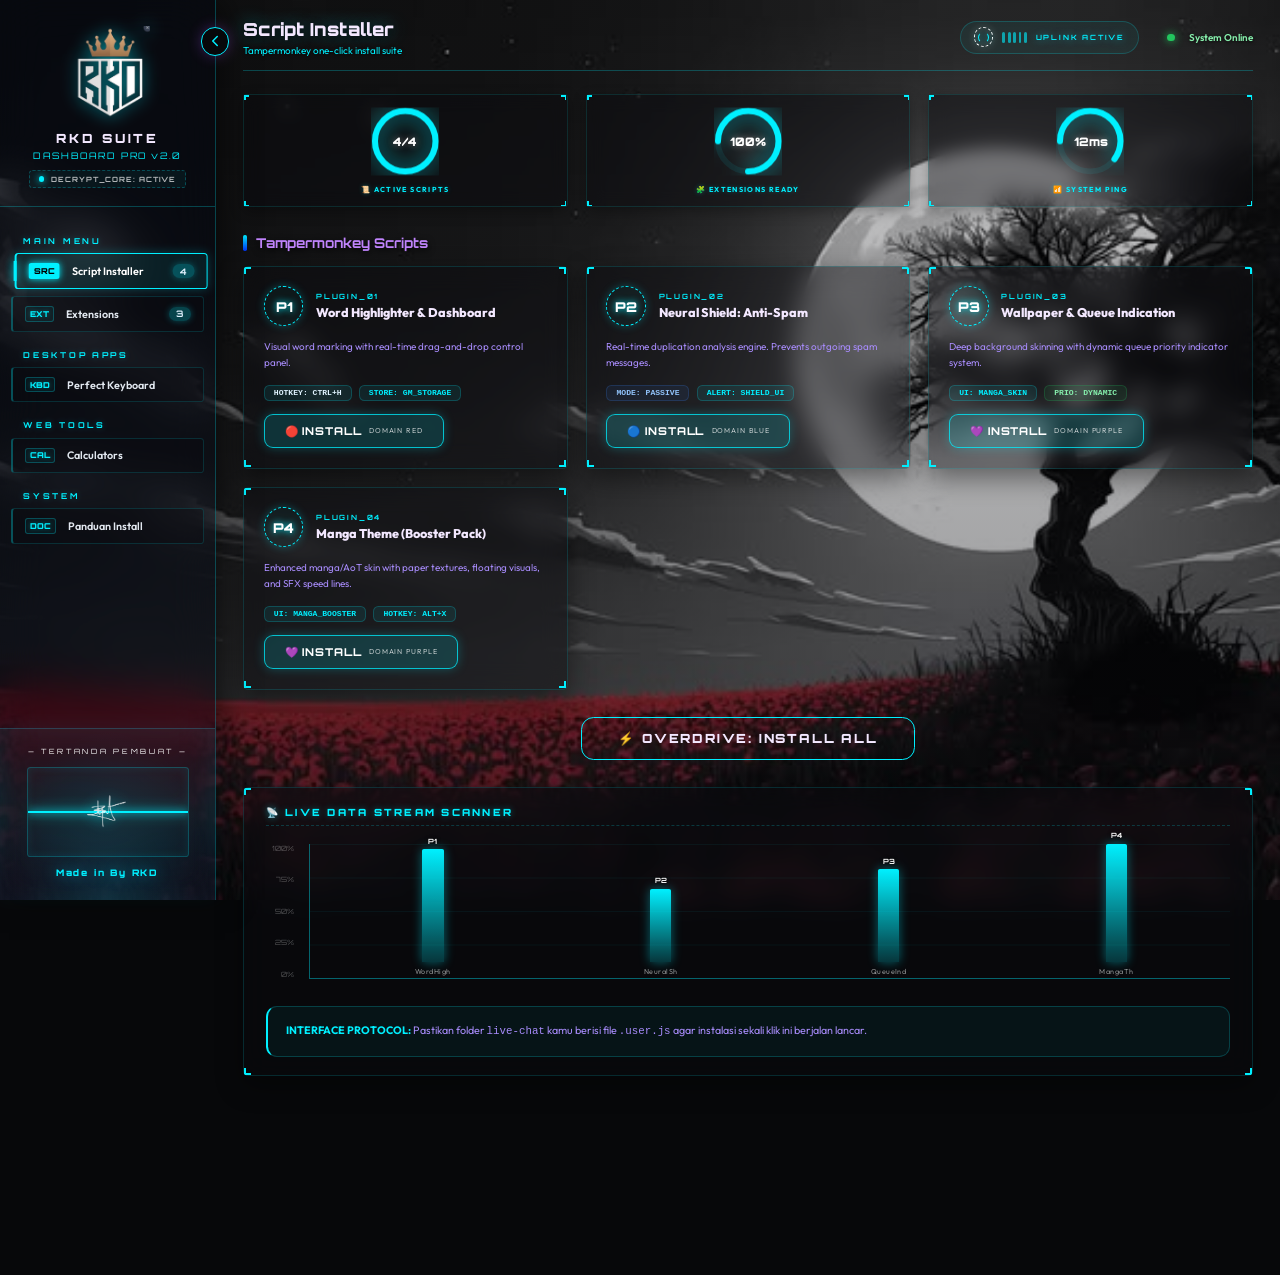
==== index.html @ 593793cc "Add files via upload" ====
<!DOCTYPE html>
<html lang="id">
<head>
<meta charset="UTF-8">
<meta name="viewport" content="width=device-width, initial-scale=1.0">
<title>RKD Dashboard Pro — Script & Extension Suite</title>
<meta name="description" content="Premium automation dashboard for LiveChat scripts and Chrome extensions by RKD.">
<link rel="icon" type="image/png" href="rkd_logo.png">
<link rel="stylesheet" href="dashboard.css">
</head>
<body>
<div class="cyber-bg"></div>

<!-- Mobile Menu Toggle -->
<button class="menu-toggle" onclick="document.querySelector('.sidebar').classList.toggle('open')">☰</button>

<!-- ===== SIDEBAR ===== -->
<aside class="sidebar">
  <button class="desktop-toggle" onclick="toggleSidebar()" title="Toggle Sidebar">
    <svg viewBox="0 0 24 24" width="20" height="20" stroke="currentColor" stroke-width="2" fill="none" stroke-linecap="round" stroke-linejoin="round"><polyline points="15 18 9 12 15 6"></polyline></svg>
  </button>
  <div class="sidebar-header">
    <div class="sidebar-logo">
      <img src="rkd_logo.png" alt="RKD Logo" class="sidebar-logo-img">
    </div>
    <div class="sidebar-brand">RKD SUITE</div>
    <div class="sidebar-version">DASHBOARD PRO v2.0</div>
    <div class="sidebar-status-box">
      <span class="status-indicator-dot"></span>
      <span class="status-indicator-text">DECRYPT_CORE: ACTIVE</span>
    </div>
  </div>

  <nav class="sidebar-nav">
    <div class="nav-label">Main Menu</div>
    <a href="#" class="nav-item active" onclick="switchTab('scripts', this)" id="nav-scripts">
      <span class="nav-badge-code">SRC</span> Script Installer
      <span class="nav-badge">4</span>
    </a>
    <a href="#" class="nav-item" onclick="switchTab('extensions', this)" id="nav-extensions">
      <span class="nav-badge-code">EXT</span> Extensions
      <span class="nav-badge ext">3</span>
    </a>

    <div class="nav-label">Desktop Apps</div>
    <a href="#" class="nav-item" onclick="switchTab('keyboard', this)" id="nav-keyboard">
      <span class="nav-badge-code">KBD</span> Perfect Keyboard
    </a>

    <div class="nav-label">Web Tools</div>
    <a href="#" class="nav-item" onclick="switchTab('tools', this)" id="nav-tools">
      <span class="nav-badge-code">CAL</span> Calculators
    </a>

    <div class="nav-label">System</div>
    <a href="#" class="nav-item" onclick="switchTab('guide', this)" id="nav-guide">
      <span class="nav-badge-code">DOC</span> Panduan Install
    </a>
  </nav>

  <!-- SIGNATURE in Sidebar -->
  <div class="sidebar-signature">
    <div class="sig-label">— TERTANDA PEMBUAT —</div>
    <div class="sig-scanner-frame">
      <div class="sig-scanner-line"></div>
      <img src="signature.png" alt="RKD Signature" class="sig-img">
    </div>
    <div class="sig-name">Made in By RKD</div>
  </div>
</aside>

<!-- ===== MAIN CONTENT ===== -->
<main class="main">

  <!-- TOPBAR -->
  <div class="topbar">
    <div>
      <div class="topbar-title" id="page-title">Script Installer</div>
      <div class="topbar-sub">Tampermonkey one-click install suite</div>
    </div>
    <div class="topbar-right">
      <!-- Cyber HUD Moved Here -->
      <div class="topbar-hud">
        <div class="hud-core">
          <div class="hud-ring"></div>
          <div class="hud-ring inner"></div>
        </div>
        <div class="hud-bars">
          <span></span><span></span><span></span><span></span><span></span>
        </div>
        <div class="hud-text">UPLINK ACTIVE</div>
      </div>
      
      <div class="status-dot"></div>
      <span class="status-text">System Online</span>
    </div>
  </div>

  <!-- HUD Stats Row -->
  <div class="hud-stats-row">
    <div class="hud-stat-card">
      <div class="hud-ring-wrap">
        <svg class="hud-circle-svg" viewBox="0 0 36 36">
          <path class="hud-circle-bg" d="M18 2.0845 a 15.9155 15.9155 0 0 1 0 31.831 a 15.9155 15.9155 0 0 1 0 -31.831" />
          <path class="hud-circle-fg stroke-hud" stroke-dasharray="100, 100" d="M18 2.0845 a 15.9155 15.9155 0 0 1 0 31.831 a 15.9155 15.9155 0 0 1 0 -31.831" />
        </svg>
        <div class="hud-ring-text">4/4</div>
      </div>
      <div class="hud-stat-label">📜 ACTIVE SCRIPTS</div>
    </div>
    <div class="hud-stat-card">
      <div class="hud-ring-wrap">
        <svg class="hud-circle-svg" viewBox="0 0 36 36">
          <path class="hud-circle-bg" d="M18 2.0845 a 15.9155 15.9155 0 0 1 0 31.831 a 15.9155 15.9155 0 0 1 0 -31.831" />
          <path class="hud-circle-fg stroke-hud" stroke-dasharray="75, 100" d="M18 2.0845 a 15.9155 15.9155 0 0 1 0 31.831 a 15.9155 15.9155 0 0 1 0 -31.831" />
        </svg>
        <div class="hud-ring-text">100%</div>
      </div>
      <div class="hud-stat-label">🧩 EXTENSIONS READY</div>
    </div>
    <div class="hud-stat-card">
      <div class="hud-ring-wrap">
        <svg class="hud-circle-svg" viewBox="0 0 36 36">
          <path class="hud-circle-bg" d="M18 2.0845 a 15.9155 15.9155 0 0 1 0 31.831 a 15.9155 15.9155 0 0 1 0 -31.831" />
          <path class="hud-circle-fg stroke-hud animate-rotate" stroke-dasharray="60, 100" d="M18 2.0845 a 15.9155 15.9155 0 0 1 0 31.831 a 15.9155 15.9155 0 0 1 0 -31.831" />
        </svg>
        <div class="hud-ring-text">12ms</div>
      </div>
      <div class="hud-stat-label">📶 SYSTEM PING</div>
    </div>
  </div>

  <!-- ===== SECTION: SCRIPTS ===== -->
  <div class="section active" id="sec-scripts">
    <div class="section-title">Tampermonkey Scripts</div>
    <div class="cards-grid">

      <!-- Card 1 -->
      <div class="card">
        <div class="card-head">
          <div class="card-badge-circle">P1</div>
          <div>
            <div class="card-label">PLUGIN_01</div>
            <div class="card-name">Word Highlighter & Dashboard</div>
          </div>
        </div>
        <div class="card-desc">Visual word marking with real-time drag-and-drop control panel.</div>
        <div class="card-tags">
          <span class="tag red">HOTKEY: CTRL+H</span>
          <span class="tag">STORE: GM_STORAGE</span>
        </div>
        <a href="lapak1.user.js" class="btn btn-red">
          🔴 Install <span class="btn-sub">DOMAIN RED</span>
        </a>
      </div>

      <!-- Card 2 -->
      <div class="card">
        <div class="card-head">
          <div class="card-badge-circle">P2</div>
          <div>
            <div class="card-label">PLUGIN_02</div>
            <div class="card-name">Neural Shield: Anti-Spam</div>
          </div>
        </div>
        <div class="card-desc">Real-time duplication analysis engine. Prevents outgoing spam messages.</div>
        <div class="card-tags">
          <span class="tag blue">MODE: PASSIVE</span>
          <span class="tag">ALERT: SHIELD_UI</span>
        </div>
        <a href="lapak2.user.js" class="btn btn-blue">
          🔵 Install <span class="btn-sub">DOMAIN BLUE</span>
        </a>
      </div>

      <!-- Card 3 -->
      <div class="card">
        <div class="card-head">
          <div class="card-badge-circle">P3</div>
          <div>
            <div class="card-label">PLUGIN_03</div>
            <div class="card-name">Wallpaper & Queue Indication</div>
          </div>
        </div>
        <div class="card-desc">Deep background skinning with dynamic queue priority indicator system.</div>
        <div class="card-tags">
          <span class="tag">UI: MANGA_SKIN</span>
          <span class="tag green">PRIO: DYNAMIC</span>
        </div>
        <a href="lapak3.user.js" class="btn btn-purple">
          💜 Install <span class="btn-sub">DOMAIN PURPLE</span>
        </a>
      </div>

      <!-- Card 4 -->
      <div class="card">
        <div class="card-head">
          <div class="card-badge-circle">P4</div>
          <div>
            <div class="card-label">PLUGIN_04</div>
            <div class="card-name">Manga Theme (Booster Pack)</div>
          </div>
        </div>
        <div class="card-desc">Enhanced manga/AoT skin with paper textures, floating visuals, and SFX speed lines.</div>
        <div class="card-tags">
          <span class="tag">UI: MANGA_BOOSTER</span>
          <span class="tag purple">HOTKEY: ALT+X</span>
        </div>
        <a href="lapak4.user.js" class="btn btn-purple">
          💜 Install <span class="btn-sub">DOMAIN PURPLE</span>
        </a>
      </div>

    </div>

    <div class="btn-all-wrap">
      <button class="btn-all" onclick="installAll()">⚡ OVERDRIVE: INSTALL ALL</button>
    </div>

    <!-- HUD Hologram Chart Panel -->
    <div class="hud-chart-panel">
      <div class="hud-chart-title">📡 LIVE DATA STREAM SCANNER</div>
      <div class="hud-chart-container">
        <!-- Y-axis indicators -->
        <div class="hud-chart-y">
          <span>100%</span>
          <span>75%</span>
          <span>50%</span>
          <span>25%</span>
          <span>0%</span>
        </div>
        <!-- Chart Grid & Bars -->
        <div class="hud-chart-bars-wrap">
          <div class="hud-chart-grid-lines"></div>
          <div class="hud-chart-bar-item">
            <div class="hud-chart-bar" style="--val: 85%;">
              <span class="hud-chart-bar-val">P1</span>
            </div>
            <span class="hud-chart-bar-label">WordHigh</span>
          </div>
          <div class="hud-chart-bar-item">
            <div class="hud-chart-bar" style="--val: 55%;">
              <span class="hud-chart-bar-val">P2</span>
            </div>
            <span class="hud-chart-bar-label">NeuralSh</span>
          </div>
          <div class="hud-chart-bar-item">
            <div class="hud-chart-bar" style="--val: 70%;">
              <span class="hud-chart-bar-val">P3</span>
            </div>
            <span class="hud-chart-bar-label">QueueInd</span>
          </div>
          <div class="hud-chart-bar-item">
            <div class="hud-chart-bar" style="--val: 90%;">
              <span class="hud-chart-bar-val">P4</span>
            </div>
            <span class="hud-chart-bar-label">MangaTh</span>
        </div>
      </div>
    </div>

    <div class="notice">
      <strong>INTERFACE PROTOCOL:</strong> Pastikan folder <code>live-chat</code> kamu berisi file <code>.user.js</code> agar instalasi sekali klik ini berjalan lancar.
    </div>
  </div>

  <!-- ===== SECTION: EXTENSIONS ===== -->
  <div class="section" id="sec-extensions">
    <div class="section-title">Chrome Extensions</div>
    
    <div id="updateNotifV3" style="background: rgba(236,72,153,0.1); border: 1px solid rgba(236,72,153,0.3); border-radius: 8px; padding: 12px 16px; margin-bottom: 20px; display: flex; align-items: center; gap: 12px; box-shadow: 0 0 15px rgba(236,72,153,0.2);">
      <div style="font-size: 24px;">🎉</div>
      <div>
        <div style="color: #ec4899; font-weight: bold; margin-bottom: 4px; text-shadow: 0 0 5px rgba(236,72,153,0.5);">Update Terbaru: Bonus Scatter Pro V3.5 Premium!</div>
        <div style="font-size: 13px; color: #e2e8f0; line-height: 1.4;">Telah hadir update dengan statistik grafik visual, popup konfirmasi kustom, deteksi tiket ganda, dan hotkeys! Yuk segera di-download.</div>
      </div>
    </div>

    <div class="cards-grid">

      <div class="card">
        <div class="card-head">
          <div class="card-badge-circle">E1</div>
          <div>
            <div class="card-label">EXTENSION_01</div>
            <div class="card-name">ImageLens OCR Extension</div>
          </div>
        </div>
        <div class="card-desc">Ekstensi Chrome pintar untuk menyalin teks dari gambar secara instan. Powered by Tesseract.js OCR engine.</div>
        <div class="card-tags">
          <span class="tag blue">TYPE: CHROME EXT</span>
          <span class="tag">FORMAT: .ZIP</span>
        </div>
        <a href="imagelens-ocr.zip" download class="btn btn-cyan">
          ⬇️ Download <span class="btn-sub">FILE .ZIP</span>
        </a>
      </div>

      <div class="card">
        <div class="card-head">
          <div class="card-badge-circle">E2</div>
          <div>
            <div class="card-label">EXTENSION_02</div>
            <div class="card-name" style="display:flex; align-items:center;">
              Bonus Scatter Pro V3.5 Premium 
              <span id="updateBadgeV3" style="background: linear-gradient(135deg, #ec4899, #be185d); color: white; font-size: 10px; padding: 2px 6px; border-radius: 4px; margin-left: 8px; font-weight: bold; box-shadow: 0 0 10px rgba(236, 72, 153, 0.6); letter-spacing: 0.5px;">NEW UPDATE</span>
            </div>
          </div>
        </div>
        <div class="card-desc">Extension premium untuk automation bonus scatter. Fitur lengkap: auto-check status, ticket filler, dan dashboard terintegrasi.</div>
        <div class="card-tags">
          <span class="tag">TYPE: CHROME EXT</span>
          <span class="tag">VERSION: 3.5 Premium</span>
        </div>
        <a href="Bonus_Scatter_ProV2.zip" download class="btn btn-gold">
          ⬇️ Download <span class="btn-sub">FILE .ZIP</span>
        </a>
      </div>

      <div class="card">
        <div class="card-head">
          <div class="card-badge-circle">E3</div>
          <div>
            <div class="card-label">EXTENSION_03</div>
            <div class="card-name">Password Generator & Template Copier</div>
          </div>
        </div>
        <div class="card-desc">Generate passwords and copy them pre-formatted with custom text templates.</div>
        <div class="card-tags">
          <span class="tag">TYPE: CHROME EXT</span>
          <span class="tag">VERSION: 1.0.0</span>
        </div>
        <a href="password_generator.zip" download class="btn btn-purple">
          ⬇️ Download <span class="btn-sub">FILE .ZIP</span>
        </a>
      </div>

    </div>
  </div>

  <!-- ===== SECTION: PERFECT KEYBOARD ===== -->
  <div class="section" id="sec-keyboard">
    <div class="section-title">Perfect Keyboard Tools</div>
    <div class="cards-grid">


      <!-- Card 2: PK Versi 9.1 -->
      <div class="card">
        <div class="card-head">
          <div class="card-badge-circle">K1</div>
          <div>
            <div class="card-label">APP_01</div>
            <div class="card-name">Perfect Keyboard 9.1</div>
          </div>
        </div>
        <div class="card-desc">Aplikasi Perfect Keyboard versi 9.1 standar (Executable file).</div>
        <div class="card-tags">
          <span class="tag">TYPE: EXE</span>
          <span class="tag">INSTALLER</span>
        </div>
        <a href="pk versi 9.1.exe" download class="btn btn-blue">
          ⬇️ Download <span class="btn-sub">FILE .EXE</span>
        </a>
      </div>

      <!-- Card 3: PK Free Versi 9.2.0 -->
      <div class="card">
        <div class="card-head">
          <div class="card-badge-circle">K2</div>
          <div>
            <div class="card-label">APP_02</div>
            <div class="card-name">Perfect Keyboard Free 9.2.0</div>
          </div>
        </div>
        <div class="card-desc">Aplikasi Perfect Keyboard versi terbaru 9.2.0 (Free version).</div>
        <div class="card-tags">
          <span class="tag">TYPE: EXE</span>
          <span class="tag">FREE VER</span>
        </div>
        <a href="pk_free versi 9.2.0.exe" download class="btn btn-green">
          ⬇️ Download <span class="btn-sub">FILE .EXE</span>
        </a>
      </div>

    </div>
  </div>

  <!-- ===== SECTION: TOOLS ===== -->
  <div class="section" id="sec-tools">
    <div class="section-title">Web Calculators</div>
    <div class="cards-grid">
      
      <div class="card" style="border-color: rgba(34,197,94,0.2);">
        <div class="card-head">
          <div class="card-icon" style="background: rgba(34,197,94,0.1); border: 1px solid rgba(34,197,94,0.3);">🀄</div>
          <div>
            <div class="card-label" style="color: #4ade80;">WEB_TOOL_01</div>
            <div class="card-name">Calculator Mahjong</div>
          </div>
        </div>
        <div class="card-desc">Alat hitung otomatis khusus untuk permainan Mahjong. Web app responsif, hitung instan & akurat.</div>
        <div class="card-tags">
          <span class="tag green">TYPE: WEB APP</span>
          <span class="tag">NETLIFY HOST</span>
        </div>
        <a href="https://calculatormahjong.netlify.app/" target="_blank" class="btn" style="background: linear-gradient(135deg, #10b981, #047857); box-shadow: 0 4px 20px rgba(16,185,129,0.3);">
          🌐 BUKA WEB APP <span class="btn-sub">NEW TAB</span>
        </a>
      </div>

      <div class="card" style="border-color: rgba(239,68,68,0.2);">
        <div class="card-head">
          <div class="card-icon" style="background: rgba(239,68,68,0.1); border: 1px solid rgba(239,68,68,0.3);">🔢</div>
          <div>
            <div class="card-label" style="color: #f87171;">WEB_TOOL_02</div>
            <div class="card-name">Calculator Hadiah Togel 303</div>
          </div>
        </div>
        <div class="card-desc">Sistem perhitungan otomatis untuk hadiah togel. Cepat, tepat, dan memudahkan rekapitulasi data harian.</div>
        <div class="card-tags">
          <span class="tag red">TYPE: WEB APP</span>
          <span class="tag">GITHUB PAGES</span>
        </div>
        <a href="https://rkd253.github.io/calculatorhadiahtogel303/file%20upload/" target="_blank" class="btn" style="background: linear-gradient(135deg, #f43f5e, #be123c); box-shadow: 0 4px 20px rgba(244,63,94,0.3);">
          🌐 BUKA WEB APP <span class="btn-sub">NEW TAB</span>
        </a>
      </div>

      <div class="card" style="border-color: rgba(168,85,247,0.2);">
        <div class="card-head">
          <div class="card-icon" style="background: rgba(168,85,247,0.1); border: 1px solid rgba(168,85,247,0.3);">🧮</div>
          <div>
            <div class="card-label" style="color: #c084fc;">WEB_TOOL_03</div>
            <div class="card-name">Calculator Standar</div>
          </div>
        </div>
        <div class="card-desc">Kalkulator standar dengan desain cyberpunk premium. Mendukung fitur dasar matematika dengan layout grid glassmorphism.</div>
        <div class="card-tags">
          <span class="tag">TYPE: LOCAL APP</span>
          <span class="tag">CYBER UI</span>
        </div>
        <a href="calc-standard.html" class="btn btn-purple">
          🌐 BUKA KALKULATOR <span class="btn-sub">LOCAL</span>
        </a>
      </div>

      <div class="card" style="border-color: rgba(14,165,233,0.2);">
        <div class="card-head">
          <div class="card-icon" style="background: rgba(14,165,233,0.1); border: 1px solid rgba(14,165,233,0.3);">💱</div>
          <div>
            <div class="card-label" style="color: #7dd3fc;">WEB_TOOL_04</div>
            <div class="card-name">Currency Converter</div>
          </div>
        </div>
        <div class="card-desc">Kalkulator konversi mata uang lengkap. Otomatis mengambil kurs (exchange rates) real-time dari Live API.</div>
        <div class="card-tags">
          <span class="tag blue">TYPE: LOCAL APP</span>
          <span class="tag">LIVE API</span>
        </div>
        <a href="calc-currency.html" class="btn btn-cyan">
          🌐 BUKA KONVERTER <span class="btn-sub">LOCAL</span>
        </a>
      </div>

    </div>
  </div>

  <!-- ===== SECTION: GUIDE ===== -->
  <div class="section" id="sec-guide">
    <div class="section-title">Panduan Instalasi</div>
    <div class="cards-grid">
      <div class="card">
        <div class="card-head">
          <div class="card-icon">1️⃣</div>
          <div>
            <div class="card-label">STEP 1</div>
            <div class="card-name">Klik Tombol Install / Download</div>
          </div>
        </div>
        <div class="card-desc">Untuk <strong>Tampermonkey Script</strong>: klik tombol Install pada card script yang diinginkan. Tab baru akan terbuka otomatis.<br><br>Untuk <strong>Chrome Extension</strong>: klik Download, lalu extract file .ZIP yang terunduh.</div>
      </div>
      <div class="card">
        <div class="card-head">
          <div class="card-icon">2️⃣</div>
          <div>
            <div class="card-label">STEP 2</div>
            <div class="card-name">Konfirmasi di Tampermonkey / Chrome</div>
          </div>
        </div>
        <div class="card-desc">Untuk <strong>Script</strong>: Tampermonkey akan menampilkan konfirmasi install, klik "Install".<br><br>Untuk <strong>Extension</strong>: Buka <code>chrome://extensions</code>, aktifkan Developer Mode, lalu klik "Load Unpacked" dan pilih folder yang sudah di-extract.</div>
      </div>
      <div class="card">
        <div class="card-head">
          <div class="card-icon">3️⃣</div>
          <div>
            <div class="card-label">STEP 3</div>
            <div class="card-name">Selesai — Siap Digunakan!</div>
          </div>
        </div>
        <div class="card-desc">Script atau Extension langsung aktif. Buka LiveChat dan fitur otomatis akan berjalan. Untuk mengatur preferensi, gunakan dashboard masing-masing plugin.</div>
      </div>
    </div>
  </div>

  <!-- ===== SECTION: ABOUT ===== -->
  <div class="section" id="sec-about">
    <div class="section-title">About This Project</div>
    <div class="card" style="max-width:600px; margin: 0 auto;">
      <div class="card-desc" style="text-align:center; font-size:14px; line-height:2;">
        Suite automation premium yang dirancang khusus untuk meningkatkan produktivitas LiveChat Agent. Semua script dan extension dikembangkan dengan performa tinggi, UI modern, dan stabilitas maksimal.
      </div>
    </div>

  </div>

</main>

<div id="toast"></div>

<script>
function switchTab(tab, el) {
  event.preventDefault();
  // Hide all sections
  document.querySelectorAll('.section').forEach(s => s.classList.remove('active'));
  // Deactivate all nav
  document.querySelectorAll('.nav-item').forEach(n => n.classList.remove('active'));
  // Show target
  document.getElementById('sec-' + tab).classList.add('active');
  el.classList.add('active');
  // Update topbar
  const titles = { scripts:'Script Installer', extensions:'Extensions', tools:'Web Calculators', guide:'Panduan Install', about:'About & Signature', keyboard:'Perfect Keyboard Tools' };
  document.getElementById('page-title').textContent = titles[tab] || tab;
  // Close mobile sidebar
  document.querySelector('.sidebar').classList.remove('open');
}

function toggleSidebar() {
  document.querySelector('.sidebar').classList.toggle('collapsed');
  document.querySelector('.main').classList.toggle('expanded');
}

function installAll() {
  const links = ['lapak1.user.js', 'lapak2.user.js', 'lapak3.user.js', 'lapak4.user.js'];
  links.forEach((url, i) => {
    setTimeout(() => { window.open(url, '_blank'); }, i * 1200);
  });
  showToast('📦 Membuka semua script...');
}

function showToast(msg) {
  const t = document.getElementById('toast');
  t.textContent = msg;
  t.classList.add('show');
  setTimeout(() => t.classList.remove('show'), 3000);
}

// Expire V3 update notification and badge after 3 days (June 28, 2026)
const updateExpDate = new Date('2026-06-28T00:00:00');
if (new Date() > updateExpDate) {
  const badge = document.getElementById('updateBadgeV3');
  const notif = document.getElementById('updateNotifV3');
  if (badge) badge.style.display = 'none';
  if (notif) notif.style.display = 'none';
}
</script>

<script src="theme-manager.js"></script>
</body>
</html>
---- dashboard.css ----
@import url('https://fonts.googleapis.com/css2?family=Orbitron:wght@400;700;900&family=Outfit:wght@300;400;700;900&display=swap');

:root {
  --p: #00f0ff; --p2: #ffffff; --p3: #0033ff;
  --bg: #07080a; --sidebar-w: 240px;
  --glass: rgba(10, 11, 15, 0.42);
  --border: rgba(0, 240, 255, 0.25);
  --gold: #fbbf24; --gold2: #f59e0b;
}

*, *::before, *::after { box-sizing: border-box; margin: 0; padding: 0; }
button, a { cursor: pointer !important; pointer-events: auto !important; }

body {
  background: var(--bg); color: #e9d5ff;
  font-family: 'Outfit', system-ui, sans-serif;
  font-size: 14px;
  min-height: 100vh; overflow-x: hidden;
  display: flex;
  zoom: 90%; /* Global 10% zoom-out for super sleek look */
}

/* ===== CUSTOM SCROLLBAR ===== */
::-webkit-scrollbar {
  width: 8px;
  height: 8px;
}
::-webkit-scrollbar-track {
  background: rgba(2, 6, 16, 0.95);
  border-left: 1px solid rgba(0, 229, 255, 0.15);
}
::-webkit-scrollbar-thumb {
  background: linear-gradient(to bottom, var(--p), var(--p2));
  border-radius: 8px;
  box-shadow: inset 0 0 6px rgba(0,0,0,0.8);
}
::-webkit-scrollbar-thumb:hover {
  background: linear-gradient(to bottom, var(--p2), var(--p));
  box-shadow: 0 0 10px rgba(0, 229, 255, 0.6);
}

/* ===== BACKGROUND ===== */
.cyber-bg {
  position: fixed; inset: 0; z-index: -1;
  background: linear-gradient(rgba(7, 2, 14, 0.15), rgba(7, 2, 14, 0.4)), url('bg_dashboard.png');
  background-size: cover; background-position: center;
  background-attachment: fixed;
}
.grid-overlay {
  display: none !important;
}
.scanline {
  display: none !important;
}

/* ===== BACKGROUND ANIMATIONS ===== */
.glow-orb-1, .glow-orb-2, .glow-orb-3 {
  position: fixed; border-radius: 50%; z-index: -1; pointer-events: none;
}
.glow-orb-1 {
  top: -10%; left: 10%; width: 500px; height: 500px;
  background: radial-gradient(circle, rgba(168,85,247,0.15) 0%, transparent 60%);
  animation: floatOrb1 15s ease-in-out infinite alternate;
}
.glow-orb-2 {
  bottom: -10%; right: 10%; width: 600px; height: 600px;
  background: radial-gradient(circle, rgba(14,165,233,0.15) 0%, transparent 60%);
  animation: floatOrb2 20s ease-in-out infinite alternate;
}
.glow-orb-3 {
  top: 40%; right: 30%; width: 400px; height: 400px;
  background: radial-gradient(circle, rgba(245,158,11,0.1) 0%, transparent 60%);
  animation: floatOrb3 18s ease-in-out infinite alternate;
}
@keyframes floatOrb1 { 0% { transform: translate(0, 0) scale(1); } 100% { transform: translate(100px, 150px) scale(1.2); } }
@keyframes floatOrb2 { 0% { transform: translate(0, 0) scale(1); } 100% { transform: translate(-150px, -100px) scale(1.1); } }
@keyframes floatOrb3 { 0% { transform: translate(0, 0) scale(1); } 100% { transform: translate(-100px, 200px) scale(1.3); } }

.cyber-particles { position: fixed; inset: 0; z-index: -1; pointer-events: none; overflow: hidden; }
.c-particle {
  position: absolute; bottom: -50px;
  width: 2px; height: 30px;
  background: linear-gradient(to top, transparent, #a855f7, #f3e8ff);
  animation: riseUp linear infinite;
  opacity: 0; box-shadow: 0 0 10px #a855f7;
}
@keyframes riseUp {
  0% { transform: translateY(0); opacity: 0; }
  10% { opacity: 0.8; }
  90% { opacity: 0.8; }
  100% { transform: translateY(-120vh); opacity: 0; }
}

/* ===== SIDEBAR ===== */
.sidebar {
  position: fixed; left: 0; top: 0; bottom: 0;
  width: var(--sidebar-w); z-index: 100;
  background: rgba(2, 6, 16, 0.45);
  backdrop-filter: blur(25px) saturate(180%);
  -webkit-backdrop-filter: blur(25px) saturate(180%);
  border-right: 1px solid var(--border);
  display: flex; flex-direction: column;
  padding: 0;
  transition: transform 0.4s cubic-bezier(0.4,0,0.2,1), width 0.4s;
  box-shadow: 10px 0 30px rgba(0, 0, 0, 0.5);
}
.sidebar.collapsed { width: 0; transform: translateX(-100%); }
.sidebar.collapsed > *:not(.desktop-toggle) { display: none !important; }

/* ===== DESKTOP TOGGLE ===== */
.desktop-toggle {
  position: absolute; top: 30px; right: -16px;
  width: 32px; height: 32px; border-radius: 50%;
  background: var(--bg); border: 2px solid var(--p);
  color: var(--p); display: flex; align-items: center; justify-content: center;
  cursor: pointer; z-index: 101; transition: all 0.3s;
  box-shadow: 0 0 15px rgba(168,85,247,0.3);
}
.desktop-toggle:hover { background: var(--p); color: #fff; transform: scale(1.1); box-shadow: 0 0 20px rgba(168,85,247,0.6); }
.sidebar.collapsed .desktop-toggle { right: -40px; background: var(--p); color: #fff; }
.sidebar.collapsed .desktop-toggle svg { transform: rotate(180deg); }


.sidebar-header {
  padding: 28px 24px 20px;
  border-bottom: 1px solid var(--border);
  text-align: center;
}
.sidebar-logo {
  width: 95px; height: 105px; margin: 0 auto 12px;
  display: flex; align-items: center; justify-content: center;
  position: relative;
  overflow: visible;
}
.sidebar-logo-img {
  width: 100%;
  height: 100%;
  object-fit: contain;
  filter: drop-shadow(0 0 10px rgba(0, 240, 255, 0.6));
  animation: logoGlow 4s ease-in-out infinite alternate;
}
@keyframes logoGlow {
  0% { filter: drop-shadow(0 0 6px rgba(0, 240, 255, 0.4)); transform: scale(0.96); }
  100% { filter: drop-shadow(0 0 15px rgba(0, 240, 255, 0.85)) brightness(1.15); transform: scale(1.04); }
}
.sidebar-brand {
  font-family: 'Orbitron', sans-serif; font-size: 14px;
  font-weight: 900; color: #f3e8ff; letter-spacing: 3px;
}
.sidebar-version {
  font-size: 10px; color: var(--p); letter-spacing: 2px;
  margin-top: 4px; font-family: 'Orbitron', sans-serif;
}
 
.sidebar-nav { flex: 1; padding: 20px 12px; overflow-y: auto; }
.nav-label {
  font-size: 9px; font-weight: 700; letter-spacing: 3px;
  text-transform: uppercase; color: var(--p);
  padding: 12px 14px 8px; font-family: 'Orbitron', sans-serif;
  text-shadow: 0 0 8px rgba(0, 240, 255, 0.3);
}
.nav-item {
  display: flex; align-items: center; gap: 14px;
  padding: 10px 14px;
  background: rgba(10, 11, 15, 0.35);
  border: 1px solid rgba(0, 240, 255, 0.15);
  border-left: 3px solid rgba(0, 240, 255, 0.3);
  border-radius: 4px;
  color: #e2e8f0; font-size: 12px; font-weight: 600;
  text-decoration: none; transition: all 0.3s;
  margin-bottom: 8px; position: relative;
}
.nav-item:hover, .nav-item.active {
  background: rgba(0, 240, 255, 0.08);
  color: #ffffff; border-color: var(--p);
  border-left-color: var(--p);
  box-shadow: 0 0 12px rgba(0, 240, 255, 0.25);
  transform: translateX(4px);
}
.nav-item.active::before {
  content: ''; position: absolute; left: -3px;
  top: 50%; transform: translateY(-50%);
  width: 3px; height: 60%;
  background: var(--p);
  box-shadow: 0 0 10px var(--p);
}
.nav-item .icon { font-size: 16px; width: 20px; text-align: center; }
.nav-badge {
  margin-left: auto; background: rgba(0,240,255,0.25);
  color: #e0f2fe; font-size: 10px; font-weight: 700;
  padding: 2px 8px; border-radius: 10px;
  font-family: 'Orbitron', sans-serif;
  box-shadow: 0 0 8px rgba(0, 240, 255, 0.3);
}
.nav-badge.ext {
  background: rgba(0,240,255,0.25); color: #e0f2fe;
}

/* ===== MAIN ===== */
.main {
  margin-left: var(--sidebar-w); flex: 1;
  padding: 20px 30px 50px; min-height: 100vh;
  position: relative; z-index: 1;
  transition: margin-left 0.4s cubic-bezier(0.4,0,0.2,1);
}
.main.expanded { margin-left: 0; }

.topbar {
  display: flex; align-items: center; justify-content: space-between;
  margin-bottom: 25px; padding-bottom: 15px;
  border-bottom: 1px solid var(--border);
}
.topbar-title {
  font-family: 'Orbitron', sans-serif; font-size: 20px;
  font-weight: 900; color: #f3e8ff;
  text-shadow: 0 2px 10px rgba(0, 0, 0, 0.85), 0 0 20px rgba(0, 240, 255, 0.45);
}
.topbar-sub { font-size: 11px; color: var(--p); margin-top: 4px; text-shadow: 0 1px 4px rgba(0, 0, 0, 0.85); }
.topbar-right { display: flex; align-items: center; gap: 16px; }
.status-dot {
  width: 8px; height: 8px; border-radius: 50%;
  background: #22c55e; box-shadow: 0 0 10px #22c55e;
  animation: statusBlink 2s infinite;
}
@keyframes statusBlink {
  0%,100% { opacity: 1; } 50% { opacity: 0.4; }
}
.status-text { font-size: 11px; color: #86efac; font-weight: 600; text-shadow: 0 1px 4px rgba(0, 0, 0, 0.8); }

/* ===== SECTION ===== */
.section { display: none; animation: fadeIn 0.5s ease; }
.section.active { display: block; }
@keyframes fadeIn { from { opacity: 0; transform: translateY(15px); } to { opacity: 1; transform: translateY(0); } }

.section-title {
  font-family: 'Orbitron', sans-serif; font-size: 15px;
  font-weight: 700; color: #c084fc; margin-bottom: 16px;
  display: flex; align-items: center; gap: 10px;
  text-shadow: 0 2px 8px rgba(0, 0, 0, 0.85);
}
.section-title::before {
  content: ''; width: 4px; height: 18px; border-radius: 2px;
  background: linear-gradient(to bottom, var(--p), var(--p3));
}

/* ===== CARDS ===== */
.cards-grid {
  display: grid; grid-template-columns: repeat(auto-fill, minmax(280px, 1fr));
  gap: 20px;
}
.card {
  background: 
    linear-gradient(to right, var(--p) 2px, transparent 2px) 0 0,
    linear-gradient(to bottom, var(--p) 2px, transparent 2px) 0 0,
    linear-gradient(to left, var(--p) 2px, transparent 2px) 100% 0,
    linear-gradient(to bottom, var(--p) 2px, transparent 2px) 100% 0,
    linear-gradient(to right, var(--p) 2px, transparent 2px) 0 100%,
    linear-gradient(to top, var(--p) 2px, transparent 2px) 0 100%,
    linear-gradient(to left, var(--p) 2px, transparent 2px) 100% 100%,
    linear-gradient(to top, var(--p) 2px, transparent 2px) 100% 100%,
    var(--glass);
  background-size: 8px 8px, 8px 8px, 8px 8px, 8px 8px, 8px 8px, 8px 8px, 8px 8px, 8px 8px, 100% 100%;
  background-repeat: no-repeat;
  backdrop-filter: blur(15px);
  -webkit-backdrop-filter: blur(15px);
  border: 1px solid rgba(0, 240, 255, 0.15);
  border-radius: 6px;
  padding: 22px;
  position: relative;
  overflow: hidden;
  transition: all 0.4s cubic-bezier(0.16, 1, 0.3, 1);
  box-shadow: 0 10px 30px rgba(0, 0, 0, 0.45);
}
.card::after {
  content: '';
  position: absolute;
  top: -150%; left: -50%; width: 200%; height: 100%;
  background: linear-gradient(to bottom, rgba(255, 255, 255, 0) 0%, rgba(0, 240, 255, 0.05) 50%, rgba(255, 255, 255, 0) 100%);
  transform: rotate(25deg);
  transition: all 0.8s ease-in-out;
  pointer-events: none;
}
.card:hover {
  border-color: var(--p);
  transform: translateY(-6px) scale(1.01);
  box-shadow: 0 15px 40px rgba(0, 240, 255, 0.18);
}
.card:hover::after {
  top: 150%;
  left: 50%;
}

.card-head { display: flex; align-items: center; gap: 14px; margin-bottom: 14px; }
.card-badge-circle {
  width: 44px; height: 44px; border-radius: 50%;
  background: rgba(0, 240, 255, 0.04); border: 2px dashed var(--p);
  display: flex; align-items: center; justify-content: center;
  font-family: 'Orbitron', sans-serif; font-size: 15px; font-weight: 900;
  color: #fff; text-shadow: 0 0 8px var(--p);
  box-shadow: 0 0 10px rgba(0, 240, 255, 0.25);
  flex-shrink: 0;
  position: relative;
  transition: all 0.5s cubic-bezier(0.16, 1, 0.3, 1);
}
.card:hover .card-badge-circle {
  transform: rotate(180deg);
  border-style: solid;
  box-shadow: 0 0 15px var(--p);
  background: rgba(0, 240, 255, 0.15);
}
.card-label {
  font-size: 8px; font-weight: 700; letter-spacing: 2px;
  text-transform: uppercase; color: var(--p);
  font-family: 'Orbitron', sans-serif;
}
.card-name { font-size: 14px; font-weight: 800; color: #f3e8ff; margin-top: 4px; }
.card-desc { font-size: 11px; color: #a78bfa; line-height: 1.7; margin-bottom: 14px; }
.card-tags { display: flex; gap: 8px; flex-wrap: wrap; margin-bottom: 14px; }
.tag {
  background: rgba(0, 240, 255, 0.08); border: 1px solid rgba(0, 240, 255, 0.2);
  border-radius: 6px; padding: 3px 10px; font-size: 9px; font-weight: 700;
  color: var(--p); font-family: 'Courier New', monospace;
}
.tag.red { background: rgba(0,240,255,0.08); border-color: rgba(0,240,255,0.2); color: #e0f2fe; }
.tag.blue { background: rgba(59,130,246,0.08); border-color: rgba(59,130,246,0.2); color: #93c5fd; }
.tag.green { background: rgba(34,197,94,0.08); border-color: rgba(34,197,94,0.2); color: #86efac; }
 
.btn {
  display: inline-flex; align-items: center; gap: 8px;
  padding: 10px 22px; border-radius: 10px; font-size: 12px;
  font-weight: 800; text-decoration: none;
  font-family: 'Orbitron', sans-serif; text-transform: uppercase;
  letter-spacing: 1px; transition: all 0.3s;
  color: #ffffff !important;
  background: rgba(0, 240, 255, 0.15) !important;
  border: 1.5px solid rgba(0, 240, 255, 0.75) !important;
  box-shadow: 0 0 12px rgba(0, 240, 255, 0.25) !important;
}
.btn:hover {
  background: linear-gradient(135deg, #00f0ff, #0033ff) !important;
  border-color: #00f0ff !important;
  box-shadow: 0 0 25px rgba(0, 240, 255, 0.6) !important;
  transform: scale(1.05) translateY(-1px) !important;
  color: #ffffff !important;
}
.btn-red, .btn-blue, .btn-purple, .btn-cyan, .btn-gold, .btn-green {
  /* Inherit base .btn style for unified cyber look */
}
.btn-sub { font-size: 8px; font-weight: 400; opacity: 0.7; font-family: 'Outfit'; }
 
.btn-all-wrap { text-align: center; margin-top: 30px; }
.btn-all {
  background: transparent; border: 2px solid var(--p); color: #f3e8ff;
  border-radius: 14px; padding: 14px 40px; font-size: 14px; font-weight: 900;
  font-family: 'Orbitron', sans-serif; letter-spacing: 2px; cursor: pointer;
  transition: all 0.3s;
}
.btn-all:hover { background: var(--p); box-shadow: 0 0 30px rgba(0,240,255,0.4); }
 
/* ===== NOTICE ===== */
.notice {
  margin-top: 30px; background: rgba(0,240,255,0.05);
  border: 1px solid rgba(0,240,255,0.2);
  border-left: 3px solid var(--p); border-radius: 12px;
  padding: 16px 20px; font-size: 12px; color: #a78bfa; line-height: 1.8;
}
.notice strong { color: var(--p); }

/* ===== EXTENSION SECTION ===== */
.ext-card {
  background: 
    linear-gradient(to right, var(--p) 2px, transparent 2px) 0 0,
    linear-gradient(to bottom, var(--p) 2px, transparent 2px) 0 0,
    linear-gradient(to left, var(--p) 2px, transparent 2px) 100% 0,
    linear-gradient(to bottom, var(--p) 2px, transparent 2px) 100% 0,
    linear-gradient(to right, var(--p) 2px, transparent 2px) 0 100%,
    linear-gradient(to top, var(--p) 2px, transparent 2px) 0 100%,
    linear-gradient(to left, var(--p) 2px, transparent 2px) 100% 100%,
    linear-gradient(to top, var(--p) 2px, transparent 2px) 100% 100%,
    var(--glass);
  background-size: 8px 8px, 8px 8px, 8px 8px, 8px 8px, 8px 8px, 8px 8px, 8px 8px, 8px 8px, 100% 100%;
  background-repeat: no-repeat;
  backdrop-filter: blur(15px);
  -webkit-backdrop-filter: blur(15px);
  border: 1px solid rgba(0, 240, 255, 0.15);
  border-radius: 6px;
  padding: 24px 30px; display: flex; align-items: center; gap: 24px;
  transition: all 0.4s cubic-bezier(0.16, 1, 0.3, 1); position: relative; overflow: hidden;
  box-shadow: 0 10px 30px rgba(0, 0, 0, 0.45);
}
.ext-card::after {
  content: '';
  position: absolute;
  top: -150%; left: -50%; width: 200%; height: 100%;
  background: linear-gradient(to bottom, rgba(255, 255, 255, 0) 0%, rgba(0, 240, 255, 0.05) 50%, rgba(255, 255, 255, 0) 100%);
  transform: rotate(25deg);
  transition: all 0.8s ease-in-out;
  pointer-events: none;
}
.ext-card:hover {
  border-color: var(--p);
  transform: translateY(-4px);
  box-shadow: 0 15px 40px rgba(0, 240, 255, 0.18);
}
.ext-card:hover::after {
  top: 150%;
  left: 50%;
}
.ext-card + .ext-card { margin-top: 20px; }
.ext-icon {
  width: 64px; height: 64px; border-radius: 16px;
  background: rgba(0,240,255,0.1); border: 1px solid rgba(0,240,255,0.25);
  display: flex; align-items: center; justify-content: center;
  font-size: 30px; flex-shrink: 0;
}
.ext-icon.gold { background: rgba(245,158,11,0.1); border-color: rgba(245,158,11,0.25); }
.ext-info { flex: 1; }
.ext-label {
  font-size: 9px; font-weight: 700; letter-spacing: 2px;
  color: var(--p); font-family: 'Orbitron', sans-serif; margin-bottom: 6px;
}
.ext-label.gold { color: var(--gold); }
.ext-title { font-size: 18px; font-weight: 800; color: #f3e8ff; margin-bottom: 6px; }
.ext-desc { font-size: 12px; color: #a78bfa; line-height: 1.6; }
 
/* ===== CYBER HUD ANIMATION (TOPBAR) ===== */
.topbar-hud {
  display: flex; align-items: center; gap: 10px;
  background: rgba(0, 240, 255, 0.05); border: 1px solid rgba(0, 240, 255, 0.2);
  padding: 6px 14px; border-radius: 20px;
  margin-right: 16px;
}
.hud-core {
  position: relative; width: 22px; height: 22px;
  display: flex; align-items: center; justify-content: center;
}
.hud-ring {
  position: absolute; inset: 0; border-radius: 50%;
  border: 2px dashed var(--p2);
  animation: hudSpin 8s linear infinite;
  filter: drop-shadow(0 0 4px var(--p2));
}
.hud-ring.inner {
  inset: 5px; border: 2px solid var(--p);
  border-top-color: transparent; border-bottom-color: transparent;
  animation: hudSpinReverse 4s linear infinite;
  filter: drop-shadow(0 0 4px var(--p));
}
@keyframes hudSpin { 100% { transform: rotate(360deg); } }
@keyframes hudSpinReverse { 100% { transform: rotate(-360deg); } }
.hud-bars {
  display: flex; gap: 3px;
}
.hud-bars span {
  width: 3px; height: 12px; background: rgba(0, 240, 255, 0.6);
  border-radius: 2px;
  animation: hudBounce 1s ease-in-out infinite alternate;
}
.hud-bars span:nth-child(2) { animation-delay: 0.2s; }
.hud-bars span:nth-child(3) { animation-delay: 0.4s; }
.hud-bars span:nth-child(4) { animation-delay: 0.6s; }
.hud-bars span:nth-child(5) { animation-delay: 0.8s; }
@keyframes hudBounce { 100% { height: 4px; background: var(--p2); box-shadow: 0 0 10px var(--p2); } }
.hud-text {
  font-family: 'Orbitron', sans-serif; font-size: 8px; font-weight: 700;
  color: var(--p); letter-spacing: 2px;
  animation: hudBlink 2s infinite; text-shadow: 0 0 10px rgba(0, 240, 255, 0.5);
}
@keyframes hudBlink { 50% { opacity: 0.4; } }

/* ===== SIDEBAR SIGNATURE ===== */
.sidebar-signature {
  padding: 20px 16px 24px;
  border-top: 1px solid rgba(0, 229, 255, 0.25);
  text-align: center; position: relative;
  margin-top: auto;
  background: linear-gradient(180deg, rgba(0, 229, 255, 0.03) 0%, rgba(0, 229, 255, 0.08) 50%, rgba(255, 0, 127, 0.04) 100%);
  box-shadow: inset 0 1px 30px rgba(0, 229, 255, 0.08), 0 -4px 20px rgba(0, 229, 255, 0.06);
  overflow: hidden;
}
.sidebar-signature::before {
  content: ''; position: absolute; inset: 0;
  background: radial-gradient(ellipse at center bottom, rgba(0, 229, 255, 0.15) 0%, transparent 70%);
  pointer-events: none;
  animation: sigBgPulse 3s ease-in-out infinite;
}
@keyframes sigBgPulse {
  0%, 100% { opacity: 0.5; }
  50% { opacity: 1; }
}
.sig-label {
  font-family: 'Orbitron', sans-serif; font-size: 8px;
  color: var(--p2); letter-spacing: 3px; text-transform: uppercase;
  margin-bottom: 10px;
}
.sig-wrap {
  position: relative; display: inline-block; padding: 10px 20px;
}
.sig-glow {
  position: absolute; inset: -10px; border-radius: 20px;
  background: radial-gradient(circle, rgba(0, 229, 255, 0.2) 0%, transparent 70%);
  animation: sigPulse 2.5s ease-in-out infinite;
  pointer-events: none;
}
@keyframes sigPulse {
  0%, 100% { opacity: 0.3; transform: scale(0.9); filter: brightness(0.8); }
  50% { opacity: 1; transform: scale(1.1); filter: brightness(1.6); }
}
.sig-img {
  width: 110px; height: auto;
  filter: invert(1) drop-shadow(0 0 8px var(--p));
  position: relative; z-index: 2;
  animation: sigFloat 4s ease-in-out infinite;
}
@keyframes sigFloat {
  0%, 100% { transform: translateY(0); }
  50% { transform: translateY(-4px); }
}
.sig-name {
  font-family: 'Orbitron', sans-serif; font-size: 10px;
  font-weight: 900; color: var(--p); margin-top: 8px;
  letter-spacing: 2px;
  text-shadow: 0 0 15px rgba(0, 229, 255, 0.5);
}
.sig-light {
  position: absolute; top: 50%; left: 50%;
  transform: translate(-50%, -50%);
  width: 140px; height: 140px; border-radius: 50%;
  background: radial-gradient(circle, rgba(0, 229, 255, 0.25), transparent 60%);
  animation: lightPulse 2s ease-in-out infinite;
  pointer-events: none;
}
@keyframes lightPulse {
  0%, 100% { opacity: 0.2; transform: translate(-50%,-50%) scale(0.7); }
  50% { opacity: 0.8; transform: translate(-50%,-50%) scale(1.2); }
}

/* ===== TOAST ===== */
#toast {
  position: fixed; bottom: 30px; left: 50%; transform: translateX(-50%) translateY(80px);
  background: rgba(7,2,14,0.95); border: 2px solid var(--p); border-radius: 12px;
  padding: 12px 28px; font-size: 13px; color: #fff; z-index: 10001;
  transition: 0.4s; opacity: 0; font-family: 'Orbitron', sans-serif;
  backdrop-filter: blur(10px);
}
#toast.show { opacity: 1; transform: translateX(-50%) translateY(0); }

/* ===== MOBILE ===== */
.menu-toggle {
  display: none; position: fixed; top: 16px; left: 16px; z-index: 200;
  background: var(--glass); border: 1px solid var(--border);
  border-radius: 10px; padding: 10px 14px; color: #e9d5ff;
  font-size: 20px; cursor: pointer; backdrop-filter: blur(10px);
}
@media (max-width: 768px) {
  .menu-toggle { display: flex; }
  .sidebar { transform: translateX(-100%); }
  .sidebar.open { transform: translateX(0); }
  .main { margin-left: 0; padding: 20px 16px 60px; padding-top: 60px; }
  .cards-grid { grid-template-columns: 1fr; }
  .ext-card { flex-direction: column; text-align: center; }
}

/* ===== THEME FAB & ANIMATIONS ===== */
/* Animations */
.particle-layer { position: fixed; inset: 0; z-index: -1; pointer-events: none; overflow: hidden; }
.leaf { position: absolute; width: 12px; height: 12px; background: #fbcfe8; border-radius: 50% 0 50% 0; animation: fall linear infinite; opacity: 0.8; box-shadow: 0 0 10px rgba(244,114,182,0.4); }
@keyframes fall { 0% { transform: translate(0, -10vh) rotate(0deg); } 100% { transform: translate(30vw, 110vh) rotate(720deg); } }

.rain { position: absolute; width: 2px; height: 60px; background: linear-gradient(transparent, rgba(148,163,184,0.8)); animation: rainFall linear infinite; opacity: 0.5; }
@keyframes rainFall { 0% { transform: translate(0, -10vh) rotate(10deg); } 100% { transform: translate(-10vw, 110vh) rotate(10deg); } }

.mist { position: absolute; width: 500px; height: 500px; background: radial-gradient(circle, rgba(255,255,255,0.03) 0%, transparent 60%); border-radius: 50%; animation: drift linear infinite; }
@keyframes drift { 0% { transform: translateX(-50vw); } 100% { transform: translateX(150vw); } }

.speedline { position: absolute; height: 2px; background: #38bdf8; animation: speedZip linear infinite; opacity: 0; box-shadow: 0 0 15px #38bdf8; }
@keyframes speedZip { 0% { transform: translateX(-50vw); opacity: 0; } 10% { opacity: 1; } 90% { opacity: 1; } 100% { transform: translateX(150vw); opacity: 0; } }

/* Jujutsu Cursed Sparks */
.cursed-spark {
  position: absolute;
  width: 8px; height: 8px;
  border-radius: 50%;
  animation: floatSpark linear infinite;
  opacity: 0.8;
}
@keyframes floatSpark {
  0% { transform: translateY(110vh) scale(0.5); opacity: 0; }
  50% { opacity: 1; }
  100% { transform: translateY(-10vh) scale(1.2); opacity: 0; }
}

/* Rose Field Falling Petals */
.sakura-petal {
  position: absolute;
  width: 12px; height: 10px;
  background: #00f0ff;
  border-radius: 50% 0 50% 50%;
  animation: fallSakura linear infinite;
  opacity: 0.72;
  box-shadow: 0 0 10px rgba(0, 240, 255, 0.6);
}
@keyframes fallSakura {
  0% { transform: translate(0, -10vh) rotate(0deg); }
  100% { transform: translate(25vw, 110vh) rotate(360deg); }
}

/* ===== HUD STATS ROW ===== */
.hud-stats-row {
  display: grid;
  grid-template-columns: repeat(3, 1fr);
  gap: 20px;
  margin-bottom: 30px;
  width: 100%;
}
.hud-stat-card {
  background: 
    linear-gradient(to right, var(--p) 2px, transparent 2px) 0 0,
    linear-gradient(to bottom, var(--p) 2px, transparent 2px) 0 0,
    linear-gradient(to left, var(--p) 2px, transparent 2px) 100% 0,
    linear-gradient(to bottom, var(--p) 2px, transparent 2px) 100% 0,
    linear-gradient(to right, var(--p) 2px, transparent 2px) 0 100%,
    linear-gradient(to top, var(--p) 2px, transparent 2px) 0 100%,
    linear-gradient(to left, var(--p) 2px, transparent 2px) 100% 100%,
    linear-gradient(to top, var(--p) 2px, transparent 2px) 100% 100%,
    rgba(10, 11, 15, 0.42);
  background-size: 6px 6px, 6px 6px, 6px 6px, 6px 6px, 6px 6px, 6px 6px, 6px 6px, 6px 6px, 100% 100%;
  background-repeat: no-repeat;
  border: 1px solid rgba(0, 240, 255, 0.12);
  border-radius: 4px;
  padding: 14px 18px;
  text-align: center;
  transition: all 0.3s ease;
  box-shadow: 0 5px 15px rgba(0,0,0,0.3);
  backdrop-filter: blur(10px);
  -webkit-backdrop-filter: blur(10px);
}
.hud-stat-card:hover {
  border-color: var(--p);
  box-shadow: 0 8px 25px rgba(0, 240, 255, 0.18);
  transform: translateY(-2px);
}
/* ===== HUD ROTATING RINGS ===== */
.hud-ring-wrap {
  position: relative;
  width: 76px;
  height: 76px;
  margin: 0 auto 10px;
  display: flex;
  align-items: center;
  justify-content: center;
}
.hud-circle-svg {
  width: 100%;
  height: 100%;
  transform: rotate(-90deg);
}
.hud-circle-bg {
  fill: none;
  stroke: rgba(0, 240, 255, 0.08);
  stroke-width: 3;
}
.hud-circle-fg {
  fill: none;
  stroke-width: 3.2;
  stroke-linecap: round;
  transition: stroke-dasharray 0.3s ease;
}
.hud-circle-fg.stroke-hud {
  stroke: var(--p);
  filter: drop-shadow(0 0 6px rgba(0, 240, 255, 0.8));
}
.hud-ring-text {
  position: absolute;
  font-family: 'Orbitron', sans-serif;
  font-size: 13px;
  font-weight: 900;
  color: #ffffff;
  text-shadow: 0 0 8px rgba(255, 255, 255, 0.4);
}

@keyframes rotateRing {
  from { transform: rotate(-90deg); }
  to { transform: rotate(270deg); }
}
.animate-rotate {
  animation: rotateRing 8s linear infinite;
  transform-origin: center;
}

/* ===== HUD CHART PANEL ===== */
.hud-chart-panel {
  background: 
    linear-gradient(to right, var(--p) 2px, transparent 2px) 0 0,
    linear-gradient(to bottom, var(--p) 2px, transparent 2px) 0 0,
    linear-gradient(to left, var(--p) 2px, transparent 2px) 100% 0,
    linear-gradient(to bottom, var(--p) 2px, transparent 2px) 100% 0,
    linear-gradient(to right, var(--p) 2px, transparent 2px) 0 100%,
    linear-gradient(to top, var(--p) 2px, transparent 2px) 0 100%,
    linear-gradient(to left, var(--p) 2px, transparent 2px) 100% 100%,
    linear-gradient(to top, var(--p) 2px, transparent 2px) 100% 100%,
    var(--glass);
  background-size: 8px 8px, 8px 8px, 8px 8px, 8px 8px, 8px 8px, 8px 8px, 8px 8px, 8px 8px, 100% 100%;
  background-repeat: no-repeat;
  border: 1px solid rgba(0, 240, 255, 0.15);
  border-radius: 6px;
  padding: 20px 24px;
  margin-top: 30px;
  margin-bottom: 30px;
  box-shadow: 0 10px 30px rgba(0,0,0,0.4);
  backdrop-filter: blur(15px);
  -webkit-backdrop-filter: blur(15px);
}
.hud-chart-title {
  font-family: 'Orbitron', sans-serif;
  font-size: 11px;
  font-weight: 900;
  letter-spacing: 2.5px;
  color: var(--p);
  text-shadow: 0 0 8px rgba(0, 240, 255, 0.4);
  margin-bottom: 20px;
  border-bottom: 1px dashed rgba(0, 240, 255, 0.2);
  padding-bottom: 8px;
}
.hud-chart-container {
  display: flex;
  gap: 16px;
  height: 150px;
  position: relative;
}
.hud-chart-y {
  display: flex;
  flex-direction: column;
  justify-content: space-between;
  font-size: 8px;
  font-family: 'Orbitron', sans-serif;
  color: rgba(255, 255, 255, 0.3);
  width: 32px;
  text-align: right;
}
.hud-chart-bars-wrap {
  flex: 1;
  display: flex;
  justify-content: space-around;
  align-items: flex-end;
  position: relative;
  border-bottom: 1.5px solid rgba(0, 240, 255, 0.4);
  border-left: 1.5px solid rgba(0, 240, 255, 0.4);
  padding-left: 10px;
  padding-bottom: 2px;
}
.hud-chart-grid-lines {
  position: absolute;
  inset: 0;
  background-image: linear-gradient(rgba(0, 240, 255, 0.05) 1px, transparent 1px);
  background-size: 100% 25%;
  pointer-events: none;
}
.hud-chart-bar-item {
  display: flex;
  flex-direction: column;
  align-items: center;
  height: 100%;
  justify-content: flex-end;
  width: 50px;
  z-index: 2;
}
.hud-chart-bar {
  width: 24px;
  height: var(--val);
  background: linear-gradient(to top, rgba(0, 240, 255, 0.2), var(--p));
  box-shadow: 0 0 12px rgba(0, 240, 255, 0.4);
  border-radius: 2px 2px 0 0;
  display: flex;
  align-items: flex-start;
  justify-content: center;
  position: relative;
  transition: height 1s ease-in-out;
  animation: growBar 1.5s cubic-bezier(0.16, 1, 0.3, 1) forwards;
}
@keyframes growBar {
  from { height: 0; }
  to { height: var(--val); }
}
.hud-chart-bar-val {
  font-family: 'Orbitron', sans-serif;
  font-size: 8px;
  font-weight: 700;
  color: #ffffff;
  margin-top: -14px;
  text-shadow: 0 0 4px #000;
}
.hud-chart-bar-label {
  font-size: 8px;
  color: rgba(255, 255, 255, 0.55);
  margin-top: 6px;
  font-family: 'Outfit', sans-serif;
  letter-spacing: 0.5px;
}

.hud-stat-label {
  font-size: 8px;
  font-weight: 700;
  letter-spacing: 1.5px;
  color: var(--p);
  text-shadow: 0 0 6px rgba(0, 240, 255, 0.3);
}

@media (max-width: 992px) {
  .hud-stats-row {
    grid-template-columns: repeat(2, 1fr);
  }
}
@media (max-width: 576px) {
  .hud-stats-row {
    grid-template-columns: 1fr;
  }
}

/* ===== SIDEBAR HUD STATUS BOX ===== */
.sidebar-status-box {
  display: inline-flex;
  align-items: center;
  gap: 8px;
  background: rgba(0, 240, 255, 0.05);
  border: 1px dashed rgba(0, 240, 255, 0.25);
  padding: 4px 10px;
  border-radius: 4px;
  margin-top: 10px;
}
.status-indicator-dot {
  width: 6px; height: 6px;
  border-radius: 50%;
  background: var(--p);
  box-shadow: 0 0 8px var(--p);
  animation: hudBlink 1.5s infinite;
}
.status-indicator-text {
  font-family: 'Orbitron', sans-serif;
  font-size: 8px;
  font-weight: 700;
  letter-spacing: 1px;
  color: rgba(255, 255, 255, 0.7);
}

/* ===== NAVIGATION CYBER BADGE CODES ===== */
.nav-badge-code {
  font-family: 'Orbitron', sans-serif;
  font-size: 9px;
  font-weight: 900;
  color: var(--p);
  border: 1px solid var(--border);
  border-radius: 3px;
  padding: 2px 4px;
  background: rgba(0, 240, 255, 0.05);
  text-shadow: 0 0 6px rgba(0, 240, 255, 0.35);
  transition: all 0.3s;
}
.nav-item:hover .nav-badge-code, .nav-item.active .nav-badge-code {
  background: var(--p);
  color: #000;
  text-shadow: none;
  box-shadow: 0 0 8px var(--p);
}

/* ===== SIGNATURE BIOMETRIC SCANNER ===== */
.sig-scanner-frame {
  position: relative;
  width: 180px;
  height: 100px;
  margin: 12px auto;
  border: 1px solid rgba(0, 240, 255, 0.25);
  background: rgba(0, 240, 255, 0.02);
  border-radius: 4px;
  overflow: hidden;
  display: flex;
  align-items: center;
  justify-content: center;
  box-shadow: inset 0 0 10px rgba(0, 240, 255, 0.1);
}
.sig-scanner-frame::before {
  content: '';
  position: absolute;
  inset: 0;
  background-image: 
    linear-gradient(to right, var(--p) 1px, transparent 1px) 0 0,
    linear-gradient(to bottom, var(--p) 1px, transparent 1px) 0 0,
    linear-gradient(to left, var(--p) 1px, transparent 1px) 100% 0,
    linear-gradient(to bottom, var(--p) 1px, transparent 1px) 100% 0,
    linear-gradient(to right, var(--p) 1px, transparent 1px) 0 100%,
    linear-gradient(to top, var(--p) 1px, transparent 1px) 0 100%,
    linear-gradient(to left, var(--p) 1px, transparent 1px) 100% 100%,
    linear-gradient(to top, var(--p) 1px, transparent 1px) 100% 100%;
  background-size: 6px 6px;
  background-repeat: no-repeat;
  pointer-events: none;
}
.sig-scanner-line {
  position: absolute;
  left: 0;
  width: 100%;
  height: 2px;
  background: #00f0ff;
  box-shadow: 0 0 8px #00f0ff, 0 0 15px #00f0ff;
  z-index: 2;
  animation: laserSweep 3s ease-in-out infinite;
}
.sig-img {
  width: auto;
  height: 80px;
  opacity: 0.8;
  filter: invert(1) brightness(1.8) drop-shadow(0 0 8px rgba(0, 240, 255, 0.85));
  transition: all 0.3s;
}
.sig-scanner-frame:hover .sig-img {
  opacity: 1;
  filter: invert(1) brightness(2.5) drop-shadow(0 0 15px rgba(0, 240, 255, 0.95));
}

@keyframes laserSweep {
  0%, 100% { top: 0%; }
  50% { top: 100%; }
}
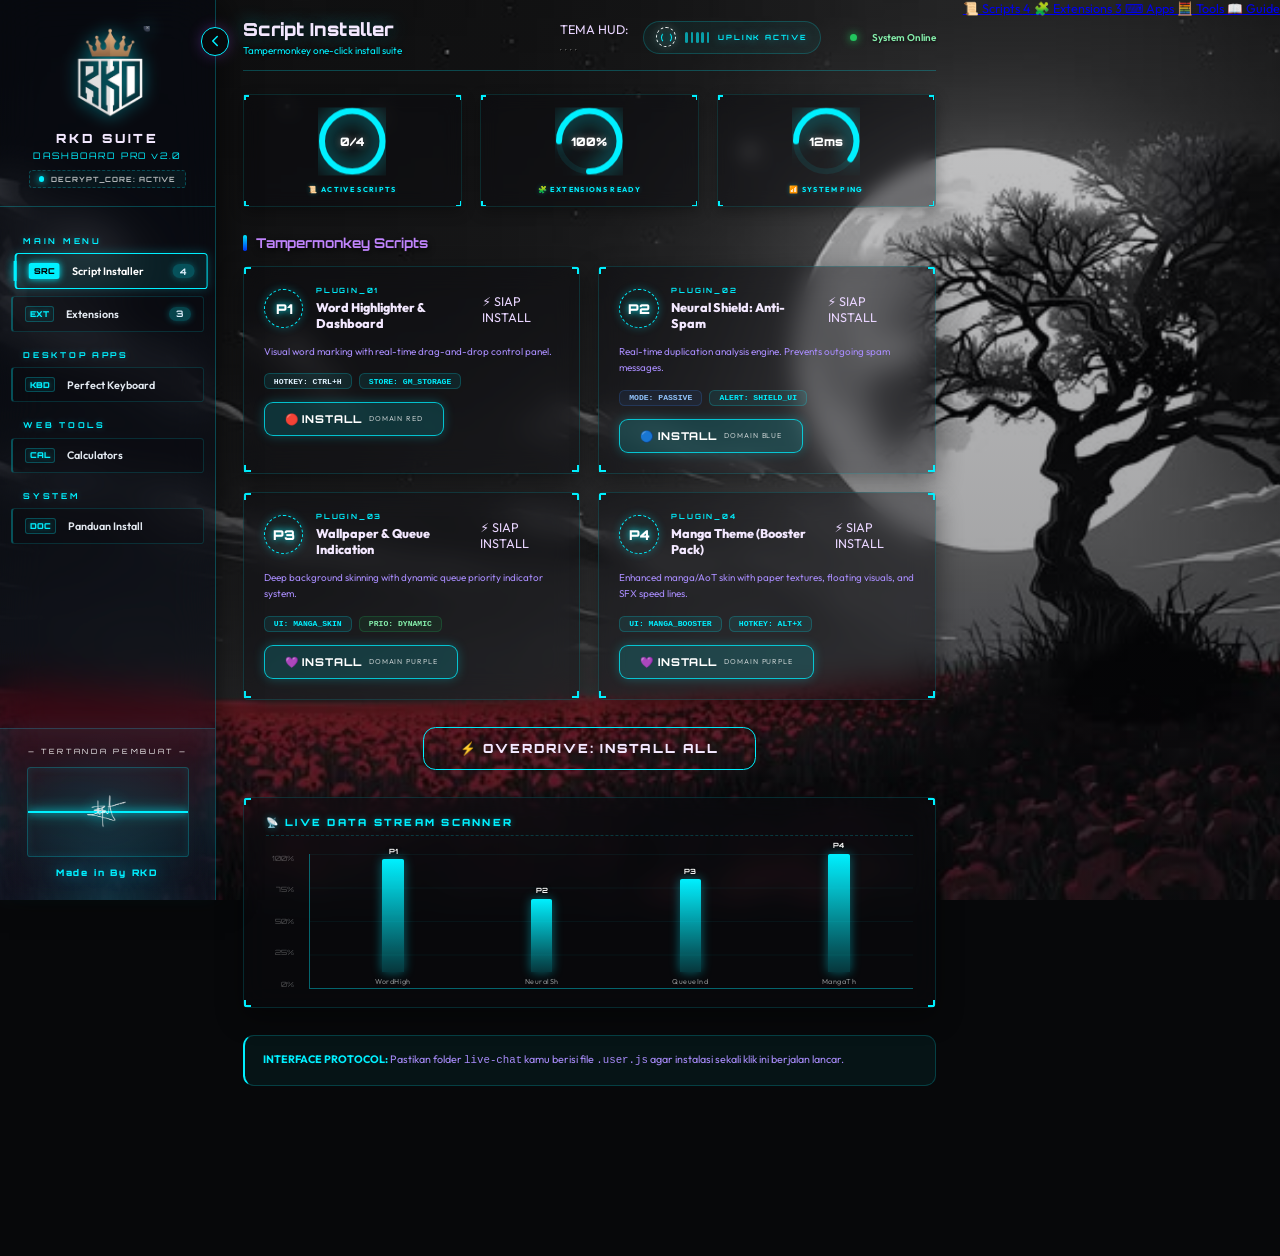
==== commit b872d4b7: "Add files via upload" ====
--- a/index.html
+++ b/index.html
@@ -79,6 +79,17 @@
       <div class="topbar-sub">Tampermonkey one-click install suite</div>
     </div>
     <div class="topbar-right">
+      <!-- HUD Theme Switcher -->
+      <div class="theme-switcher-bar">
+        <span class="theme-label">TEMA HUD:</span>
+        <div class="theme-dots">
+          <button type="button" class="theme-dot active" data-theme="cyan" title="Cyan Cyberpunk" style="background:#00f0ff;"></button>
+          <button type="button" class="theme-dot" data-theme="pink" title="Pink Cyberpunk" style="background:#ff007f;"></button>
+          <button type="button" class="theme-dot" data-theme="green" title="Matrix Hacker Green" style="background:#00e5a0;"></button>
+          <button type="button" class="theme-dot" data-theme="gold" title="Sultan Gold" style="background:#f59e0b;"></button>
+        </div>
+      </div>
+
       <!-- Cyber HUD Moved Here -->
       <div class="topbar-hud">
         <div class="hud-core">
@@ -104,7 +115,7 @@
           <path class="hud-circle-bg" d="M18 2.0845 a 15.9155 15.9155 0 0 1 0 31.831 a 15.9155 15.9155 0 0 1 0 -31.831" />
           <path class="hud-circle-fg stroke-hud" stroke-dasharray="100, 100" d="M18 2.0845 a 15.9155 15.9155 0 0 1 0 31.831 a 15.9155 15.9155 0 0 1 0 -31.831" />
         </svg>
-        <div class="hud-ring-text">4/4</div>
+        <div class="hud-ring-text hud-ring-text-scripts">0/4</div>
       </div>
       <div class="hud-stat-label">📜 ACTIVE SCRIPTS</div>
     </div>
@@ -143,13 +154,14 @@
             <div class="card-label">PLUGIN_01</div>
             <div class="card-name">Word Highlighter & Dashboard</div>
           </div>
+          <span class="card-status-badge ready" id="status-lapak1">⚡ SIAP INSTALL</span>
         </div>
         <div class="card-desc">Visual word marking with real-time drag-and-drop control panel.</div>
         <div class="card-tags">
           <span class="tag red">HOTKEY: CTRL+H</span>
           <span class="tag">STORE: GM_STORAGE</span>
         </div>
-        <a href="lapak1.user.js" class="btn btn-red">
+        <a href="lapak1.user.js" class="btn btn-red" id="install-btn-lapak1" data-install-key="lapak1">
           🔴 Install <span class="btn-sub">DOMAIN RED</span>
         </a>
       </div>
@@ -162,13 +174,14 @@
             <div class="card-label">PLUGIN_02</div>
             <div class="card-name">Neural Shield: Anti-Spam</div>
           </div>
+          <span class="card-status-badge ready" id="status-lapak2">⚡ SIAP INSTALL</span>
         </div>
         <div class="card-desc">Real-time duplication analysis engine. Prevents outgoing spam messages.</div>
         <div class="card-tags">
           <span class="tag blue">MODE: PASSIVE</span>
           <span class="tag">ALERT: SHIELD_UI</span>
         </div>
-        <a href="lapak2.user.js" class="btn btn-blue">
+        <a href="lapak2.user.js" class="btn btn-blue" id="install-btn-lapak2" data-install-key="lapak2">
           🔵 Install <span class="btn-sub">DOMAIN BLUE</span>
         </a>
       </div>
@@ -181,13 +194,14 @@
             <div class="card-label">PLUGIN_03</div>
             <div class="card-name">Wallpaper & Queue Indication</div>
           </div>
+          <span class="card-status-badge ready" id="status-lapak3">⚡ SIAP INSTALL</span>
         </div>
         <div class="card-desc">Deep background skinning with dynamic queue priority indicator system.</div>
         <div class="card-tags">
           <span class="tag">UI: MANGA_SKIN</span>
           <span class="tag green">PRIO: DYNAMIC</span>
         </div>
-        <a href="lapak3.user.js" class="btn btn-purple">
+        <a href="lapak3.user.js" class="btn btn-purple" id="install-btn-lapak3" data-install-key="lapak3">
           💜 Install <span class="btn-sub">DOMAIN PURPLE</span>
         </a>
       </div>
@@ -200,13 +214,14 @@
             <div class="card-label">PLUGIN_04</div>
             <div class="card-name">Manga Theme (Booster Pack)</div>
           </div>
+          <span class="card-status-badge ready" id="status-lapak4">⚡ SIAP INSTALL</span>
         </div>
         <div class="card-desc">Enhanced manga/AoT skin with paper textures, floating visuals, and SFX speed lines.</div>
         <div class="card-tags">
           <span class="tag">UI: MANGA_BOOSTER</span>
           <span class="tag purple">HOTKEY: ALT+X</span>
         </div>
-        <a href="lapak4.user.js" class="btn btn-purple">
+        <a href="lapak4.user.js" class="btn btn-purple" id="install-btn-lapak4" data-install-key="lapak4">
           💜 Install <span class="btn-sub">DOMAIN PURPLE</span>
         </a>
       </div>
@@ -255,6 +270,7 @@
               <span class="hud-chart-bar-val">P4</span>
             </div>
             <span class="hud-chart-bar-label">MangaTh</span>
+          </div>
         </div>
       </div>
     </div>
@@ -285,13 +301,14 @@
             <div class="card-label">EXTENSION_01</div>
             <div class="card-name">ImageLens OCR Extension</div>
           </div>
+          <span class="card-status-badge ready" id="status-ocr">⚡ SIAP DOWNLOAD</span>
         </div>
         <div class="card-desc">Ekstensi Chrome pintar untuk menyalin teks dari gambar secara instan. Powered by Tesseract.js OCR engine.</div>
         <div class="card-tags">
           <span class="tag blue">TYPE: CHROME EXT</span>
           <span class="tag">FORMAT: .ZIP</span>
         </div>
-        <a href="imagelens-ocr.zip" download class="btn btn-cyan">
+        <a href="imagelens-ocr.zip" download class="btn btn-cyan" id="install-btn-ocr" data-install-key="ocr">
           ⬇️ Download <span class="btn-sub">FILE .ZIP</span>
         </a>
       </div>
@@ -306,13 +323,14 @@
               <span id="updateBadgeV3" style="background: linear-gradient(135deg, #ec4899, #be185d); color: white; font-size: 10px; padding: 2px 6px; border-radius: 4px; margin-left: 8px; font-weight: bold; box-shadow: 0 0 10px rgba(236, 72, 153, 0.6); letter-spacing: 0.5px;">NEW UPDATE</span>
             </div>
           </div>
+          <span class="card-status-badge ready" id="status-scatter">⚡ SIAP DOWNLOAD</span>
         </div>
         <div class="card-desc">Extension premium untuk automation bonus scatter. Fitur lengkap: auto-check status, ticket filler, dan dashboard terintegrasi.</div>
         <div class="card-tags">
           <span class="tag">TYPE: CHROME EXT</span>
           <span class="tag">VERSION: 3.5 Premium</span>
         </div>
-        <a href="Bonus_Scatter_ProV2.zip" download class="btn btn-gold">
+        <a href="Bonus_Scatter_ProV2.zip" download class="btn btn-gold" id="install-btn-scatter" data-install-key="scatter">
           ⬇️ Download <span class="btn-sub">FILE .ZIP</span>
         </a>
       </div>
@@ -324,13 +342,14 @@
             <div class="card-label">EXTENSION_03</div>
             <div class="card-name">Password Generator & Template Copier</div>
           </div>
+          <span class="card-status-badge ready" id="status-passgen">⚡ SIAP DOWNLOAD</span>
         </div>
         <div class="card-desc">Generate passwords and copy them pre-formatted with custom text templates.</div>
         <div class="card-tags">
           <span class="tag">TYPE: CHROME EXT</span>
           <span class="tag">VERSION: 1.0.0</span>
         </div>
-        <a href="password_generator.zip" download class="btn btn-purple">
+        <a href="password_generator.zip" download class="btn btn-purple" id="install-btn-passgen" data-install-key="passgen">
           ⬇️ Download <span class="btn-sub">FILE .ZIP</span>
         </a>
       </div>
@@ -517,21 +536,51 @@
 
 <div id="toast"></div>
 
+<!-- ===== FLOATING NEXT-GEN BOTTOM DOCK ===== -->
+<div class="floating-bottom-dock">
+  <a href="#" class="dock-item active" onclick="switchTab('scripts', this)" id="dock-scripts">
+    <span>📜 Scripts</span> <span class="dock-badge">4</span>
+  </a>
+  <a href="#" class="dock-item" onclick="switchTab('extensions', this)" id="dock-extensions">
+    <span>🧩 Extensions</span> <span class="dock-badge">3</span>
+  </a>
+  <a href="#" class="dock-item" onclick="switchTab('keyboard', this)" id="dock-keyboard">
+    <span>⌨️ Apps</span>
+  </a>
+  <a href="#" class="dock-item" onclick="switchTab('tools', this)" id="dock-tools">
+    <span>🧮 Tools</span>
+  </a>
+  <a href="#" class="dock-item" onclick="switchTab('guide', this)" id="dock-guide">
+    <span>📖 Guide</span>
+  </a>
+</div>
+
 <script>
 function switchTab(tab, el) {
-  event.preventDefault();
+  if (window.event) window.event.preventDefault();
   // Hide all sections
   document.querySelectorAll('.section').forEach(s => s.classList.remove('active'));
-  // Deactivate all nav
-  document.querySelectorAll('.nav-item').forEach(n => n.classList.remove('active'));
+  // Deactivate all nav and dock items
+  document.querySelectorAll('.nav-item, .dock-item').forEach(n => n.classList.remove('active'));
   // Show target
-  document.getElementById('sec-' + tab).classList.add('active');
-  el.classList.add('active');
+  const targetSec = document.getElementById('sec-' + tab);
+  if (targetSec) targetSec.classList.add('active');
+  
+  // Highlight clicked or matching nav items
+  const navEl = document.getElementById('nav-' + tab);
+  const dockEl = document.getElementById('dock-' + tab);
+  if (navEl) navEl.classList.add('active');
+  if (dockEl) dockEl.classList.add('active');
+  if (el) el.classList.add('active');
+
   // Update topbar
   const titles = { scripts:'Script Installer', extensions:'Extensions', tools:'Web Calculators', guide:'Panduan Install', about:'About & Signature', keyboard:'Perfect Keyboard Tools' };
-  document.getElementById('page-title').textContent = titles[tab] || tab;
+  const pageTitle = document.getElementById('page-title');
+  if (pageTitle) pageTitle.textContent = titles[tab] || tab;
+  
   // Close mobile sidebar
-  document.querySelector('.sidebar').classList.remove('open');
+  const sidebar = document.querySelector('.sidebar');
+  if (sidebar) sidebar.classList.remove('open');
 }
 
 function toggleSidebar() {
@@ -547,12 +596,91 @@
   showToast('📦 Membuka semua script...');
 }
 
+function downloadAllExtensions() {
+  const links = ['imagelens-ocr.zip', 'Bonus_Scatter_ProV2.zip', 'password_generator.zip'];
+  links.forEach((url, i) => {
+    setTimeout(() => {
+      const a = document.createElement('a');
+      a.href = url;
+      a.download = '';
+      document.body.appendChild(a);
+      a.click();
+      a.remove();
+    }, i * 1000);
+  });
+  showToast('📦 Mengunduh semua extension bundle...');
+}
+
 function showToast(msg) {
   const t = document.getElementById('toast');
   t.textContent = msg;
   t.classList.add('show');
   setTimeout(() => t.classList.remove('show'), 3000);
 }
+
+// ===== POINT 1: HUD THEME SWITCHER ENGINE =====
+function applyMainTheme(themeName) {
+  document.body.setAttribute('data-theme', themeName);
+  document.querySelectorAll('.theme-dot').forEach(dot => {
+    dot.classList.toggle('active', dot.dataset.theme === themeName);
+  });
+  localStorage.setItem('rkdMainTheme', themeName);
+}
+
+document.querySelectorAll('.theme-dot').forEach(dot => {
+  dot.addEventListener('click', () => {
+    applyMainTheme(dot.dataset.theme);
+    showToast(`🎨 Tema HUD diubah ke: ${dot.title}`);
+  });
+});
+
+const savedTheme = localStorage.getItem('rkdMainTheme') || 'cyan';
+applyMainTheme(savedTheme);
+
+// ===== POINT 2: REAL-TIME INSTALL STATUS MANAGER =====
+function markInstalled(moduleKey) {
+  localStorage.setItem('installed_' + moduleKey, 'true');
+  updateInstallStatuses();
+}
+
+function updateInstallStatuses() {
+  const modules = ['lapak1', 'lapak2', 'lapak3', 'lapak4', 'ocr', 'scatter', 'passgen'];
+  let installedCount = 0;
+  modules.forEach(key => {
+    const isInst = localStorage.getItem('installed_' + key) === 'true';
+    if (isInst) installedCount++;
+    const badge = document.getElementById('status-' + key);
+    const btn = document.getElementById('install-btn-' + key);
+    if (badge) {
+      if (isInst) {
+        badge.className = 'card-status-badge installed';
+        badge.textContent = '✓ TERPASANG';
+      } else {
+        badge.className = 'card-status-badge ready';
+        badge.textContent = key.startsWith('lapak') ? '⚡ SIAP INSTALL' : '⚡ SIAP DOWNLOAD';
+      }
+    }
+    if (btn && isInst) {
+      btn.classList.add('btn-installed');
+    }
+  });
+
+  const scriptRingText = document.querySelector('.hud-ring-text-scripts');
+  if (scriptRingText) {
+    const lapakInstalled = ['lapak1', 'lapak2', 'lapak3', 'lapak4'].filter(k => localStorage.getItem('installed_' + k) === 'true').length;
+    scriptRingText.textContent = `${lapakInstalled}/4`;
+  }
+}
+
+document.querySelectorAll('a[data-install-key]').forEach(a => {
+  a.addEventListener('click', () => {
+    const key = a.dataset.installKey;
+    markInstalled(key);
+    showToast(`⚡ Modul ${key.toUpperCase()} ditandai terpasang.`);
+  });
+});
+
+updateInstallStatuses();
 
 // Expire V3 update notification and badge after 3 days (June 28, 2026)
 const updateExpDate = new Date('2026-06-28T00:00:00');
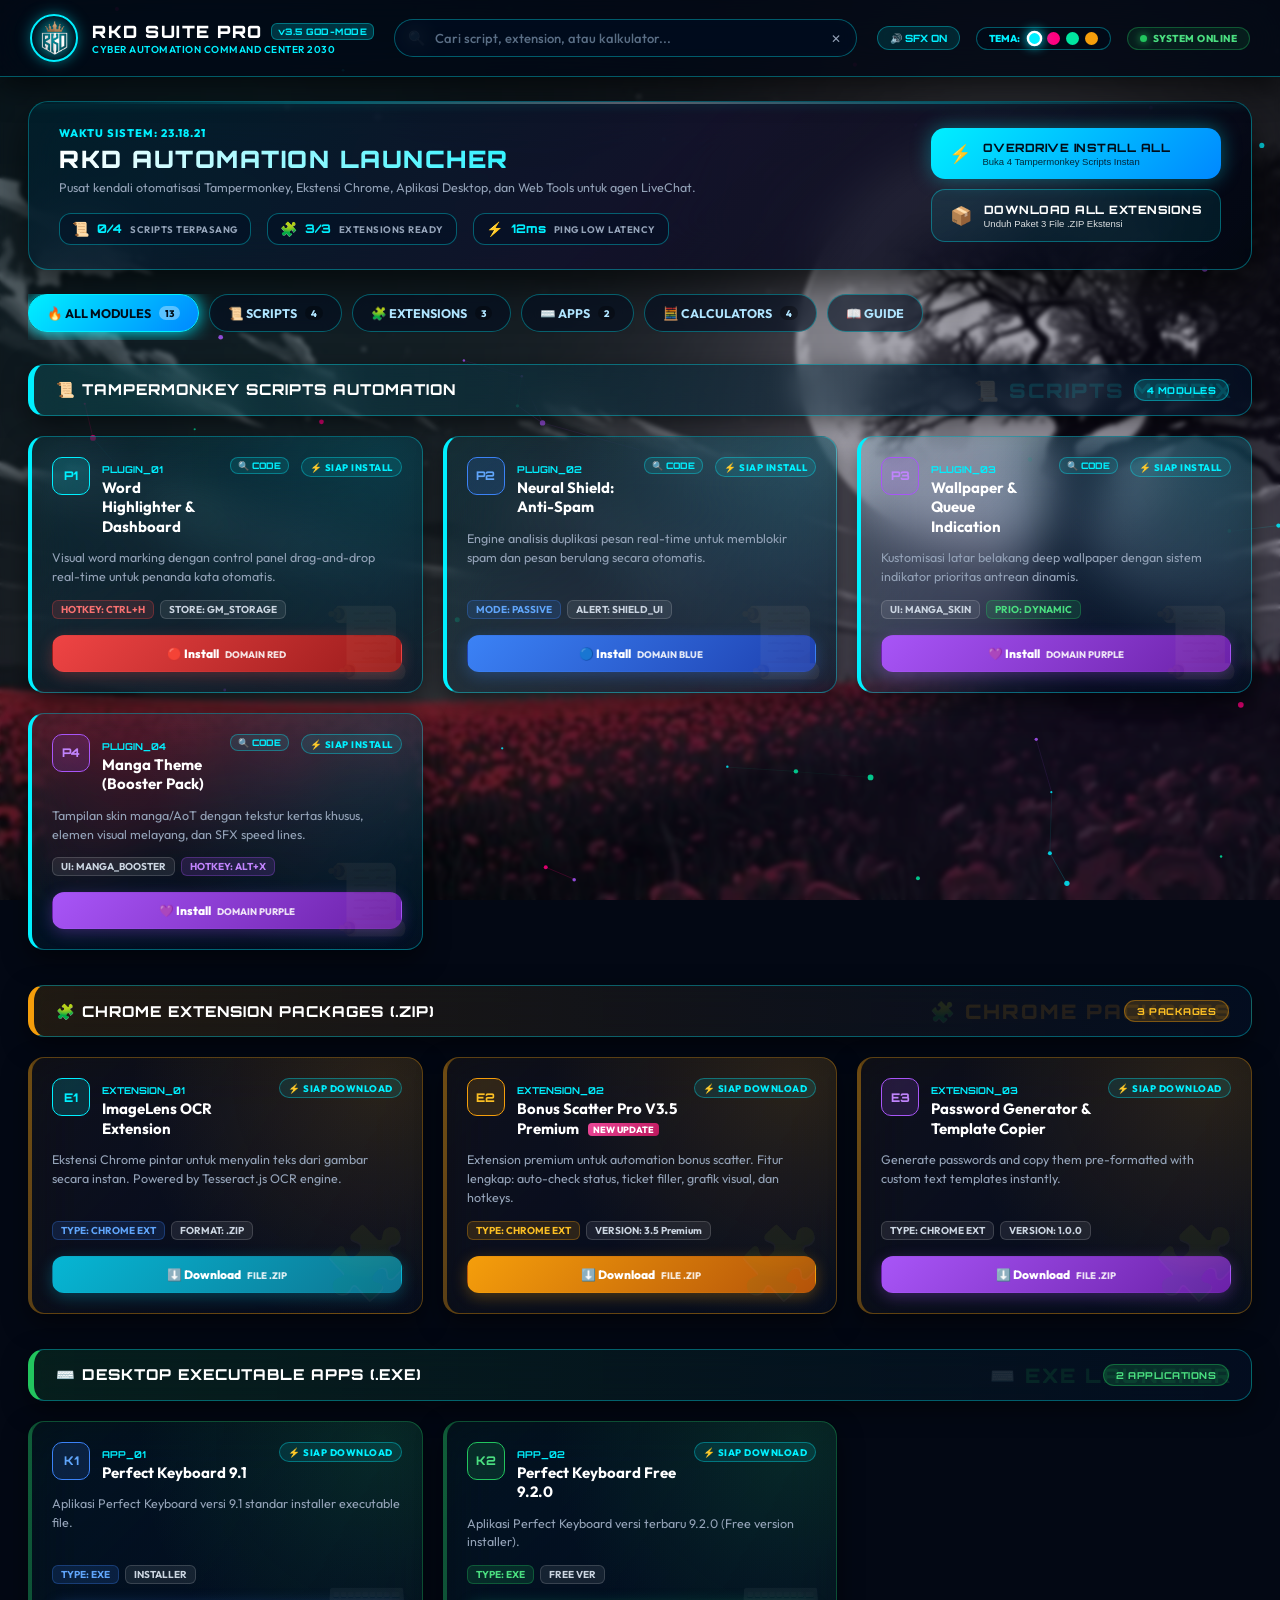
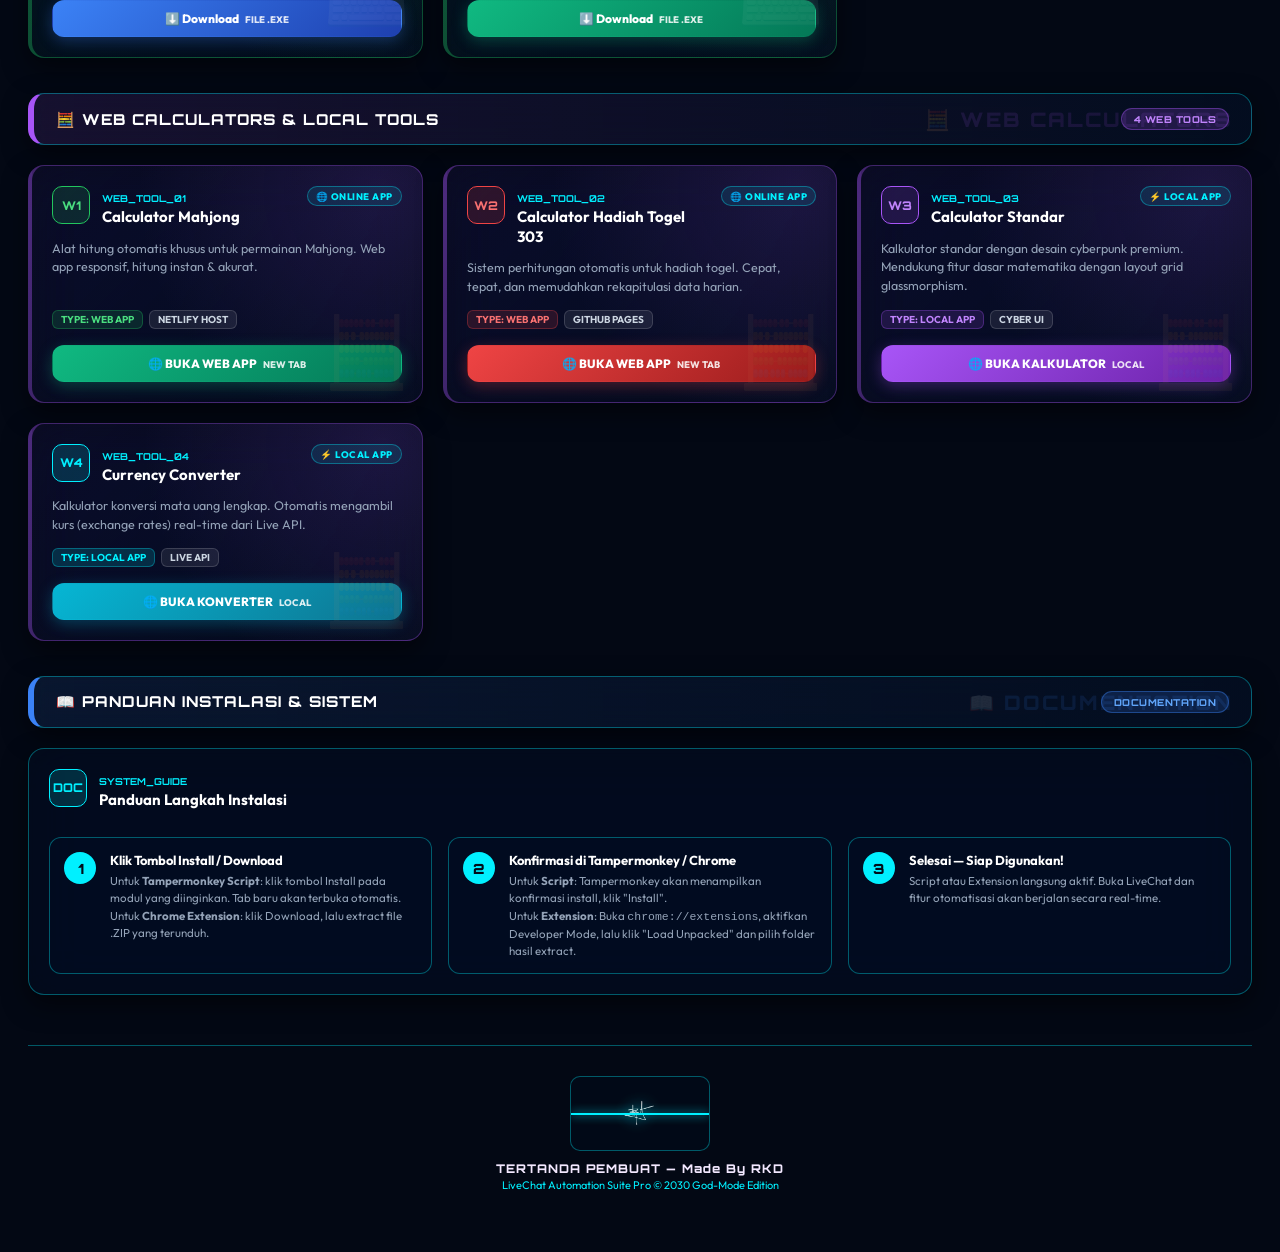
==== commit a13739c6: "Add files via upload" ====
--- a/index.html
+++ b/index.html
@@ -3,622 +3,811 @@
 <head>
 <meta charset="UTF-8">
 <meta name="viewport" content="width=device-width, initial-scale=1.0">
-<title>RKD Dashboard Pro — Script & Extension Suite</title>
-<meta name="description" content="Premium automation dashboard for LiveChat scripts and Chrome extensions by RKD.">
-<link rel="icon" type="image/png" href="rkd_logo.png">
+<title>RKD Suite God-Mode 2030 — Cyber Automation Suite</title>
+<meta name="description" content="God-Mode Cyberpunk Automation Suite for LiveChat scripts, Chrome extensions, and tools by RKD.">
+<link rel="icon" type="image/png" href="rkd_logo_transparent.png">
 <link rel="stylesheet" href="dashboard.css">
 </head>
-<body>
+<body data-theme="cyan">
 <div class="cyber-bg"></div>
 
-<!-- Mobile Menu Toggle -->
-<button class="menu-toggle" onclick="document.querySelector('.sidebar').classList.toggle('open')">☰</button>
-
-<!-- ===== SIDEBAR ===== -->
-<aside class="sidebar">
-  <button class="desktop-toggle" onclick="toggleSidebar()" title="Toggle Sidebar">
-    <svg viewBox="0 0 24 24" width="20" height="20" stroke="currentColor" stroke-width="2" fill="none" stroke-linecap="round" stroke-linejoin="round"><polyline points="15 18 9 12 15 6"></polyline></svg>
-  </button>
-  <div class="sidebar-header">
-    <div class="sidebar-logo">
-      <img src="rkd_logo.png" alt="RKD Logo" class="sidebar-logo-img">
-    </div>
-    <div class="sidebar-brand">RKD SUITE</div>
-    <div class="sidebar-version">DASHBOARD PRO v2.0</div>
-    <div class="sidebar-status-box">
-      <span class="status-indicator-dot"></span>
-      <span class="status-indicator-text">DECRYPT_CORE: ACTIVE</span>
+<!-- FEATURE 1: 60FPS MATRIX PARTICLE CANVAS -->
+<canvas id="cyberMatrixCanvas"></canvas>
+
+<!-- ===== ULTIMATE TOP CONTROL CENTER (FULL WIDTH) ===== -->
+<header class="ultimate-topbar">
+  <div class="topbar-left">
+    <div class="topbar-logo-circle">
+      <img src="rkd_logo_transparent.png" alt="RKD Logo" class="topbar-logo-img">
+    </div>
+    <div class="topbar-brand-group">
+      <div class="topbar-brand-title">RKD SUITE PRO <span class="v-badge">v3.5 GOD-MODE</span></div>
+      <div class="topbar-brand-sub">CYBER AUTOMATION COMMAND CENTER 2030</div>
     </div>
   </div>
 
-  <nav class="sidebar-nav">
-    <div class="nav-label">Main Menu</div>
-    <a href="#" class="nav-item active" onclick="switchTab('scripts', this)" id="nav-scripts">
-      <span class="nav-badge-code">SRC</span> Script Installer
-      <span class="nav-badge">4</span>
-    </a>
-    <a href="#" class="nav-item" onclick="switchTab('extensions', this)" id="nav-extensions">
-      <span class="nav-badge-code">EXT</span> Extensions
-      <span class="nav-badge ext">3</span>
-    </a>
-
-    <div class="nav-label">Desktop Apps</div>
-    <a href="#" class="nav-item" onclick="switchTab('keyboard', this)" id="nav-keyboard">
-      <span class="nav-badge-code">KBD</span> Perfect Keyboard
-    </a>
-
-    <div class="nav-label">Web Tools</div>
-    <a href="#" class="nav-item" onclick="switchTab('tools', this)" id="nav-tools">
-      <span class="nav-badge-code">CAL</span> Calculators
-    </a>
-
-    <div class="nav-label">System</div>
-    <a href="#" class="nav-item" onclick="switchTab('guide', this)" id="nav-guide">
-      <span class="nav-badge-code">DOC</span> Panduan Install
-    </a>
+  <!-- LIVE INSTANT SEARCH BAR -->
+  <div class="topbar-search-wrap">
+    <span class="search-icon">🔍</span>
+    <input type="text" id="liveSearchInput" class="topbar-search-input" placeholder="Cari script, extension, atau kalkulator..." oninput="filterModules()">
+    <span class="search-clear-btn" onclick="clearSearch()" title="Clear search">✕</span>
+  </div>
+
+  <div class="topbar-right-group">
+    <!-- FEATURE 2: SFX AUDIO TOGGLE -->
+    <button type="button" id="sfxToggleBtn" class="sfx-toggle-btn" onclick="toggleSFX()" title="Toggle Cyber Sound Effects">🔊 SFX ON</button>
+
+    <!-- HUD Theme Switcher -->
+    <div class="theme-switcher-bar">
+      <span class="theme-label">TEMA:</span>
+      <div class="theme-dots">
+        <button type="button" class="theme-dot active" data-theme="cyan" title="Cyan Cyberpunk" style="background:#00f0ff;"></button>
+        <button type="button" class="theme-dot" data-theme="pink" title="Pink Cyberpunk" style="background:#ff007f;"></button>
+        <button type="button" class="theme-dot" data-theme="green" title="Matrix Hacker Green" style="background:#00e5a0;"></button>
+        <button type="button" class="theme-dot" data-theme="gold" title="Sultan Gold" style="background:#f59e0b;"></button>
+      </div>
+    </div>
+
+    <!-- System Status Indicator -->
+    <div class="system-status-pill">
+      <span class="status-dot"></span>
+      <span class="status-text">SYSTEM ONLINE</span>
+    </div>
+  </div>
+</header>
+
+<!-- ===== MAIN CONTAINER ===== -->
+<main class="ultimate-container">
+
+  <!-- ===== HERO SPOTLIGHT & OVERDRIVE BAR ===== -->
+  <section class="ultimate-hero">
+    <div class="radar-scanline-horizontal"></div>
+    <div class="hero-inner">
+      <div class="hero-left">
+        <div class="hero-welcome">WAKTU SISTEM: <span id="cyberClock">00:00:00</span></div>
+        <h1 class="hero-main-title">RKD AUTOMATION LAUNCHER</h1>
+        <p class="hero-main-desc">Pusat kendali otomatisasi Tampermonkey, Ekstensi Chrome, Aplikasi Desktop, dan Web Tools untuk agen LiveChat.</p>
+        
+        <!-- Quick Telemetry HUD Badges -->
+        <div class="telemetry-bar">
+          <div class="telemetry-item">
+            <span class="t-icon">📜</span>
+            <span class="t-val hud-ring-text-scripts">0/4</span>
+            <span class="t-lbl">SCRIPTS TERPASANG</span>
+          </div>
+          <div class="telemetry-item">
+            <span class="t-icon">🧩</span>
+            <span class="t-val">3/3</span>
+            <span class="t-lbl">EXTENSIONS READY</span>
+          </div>
+          <div class="telemetry-item">
+            <span class="t-icon">⚡</span>
+            <span class="t-val">12ms</span>
+            <span class="t-lbl">PING LOW LATENCY</span>
+          </div>
+        </div>
+      </div>
+
+      <div class="hero-right">
+        <button type="button" class="btn-overdrive-main" onclick="installAll()">
+          <span class="btn-icon">⚡</span>
+          <div class="btn-txt-wrap">
+            <span class="btn-title">OVERDRIVE INSTALL ALL</span>
+            <span class="btn-sub">Buka 4 Tampermonkey Scripts Instan</span>
+          </div>
+        </button>
+        <button type="button" class="btn-overdrive-sub" onclick="downloadAllExtensions()">
+          <span class="btn-icon">📦</span>
+          <div class="btn-txt-wrap">
+            <span class="btn-title">DOWNLOAD ALL EXTENSIONS</span>
+            <span class="btn-sub">Unduh Paket 3 File .ZIP Ekstensi</span>
+          </div>
+        </button>
+      </div>
+    </div>
+  </section>
+
+  <!-- ===== CATEGORY PILL NAVIGATION ===== -->
+  <nav class="category-nav-bar">
+    <button type="button" class="cat-pill active" onclick="switchCategory('all', this)">
+      <span>🔥 ALL MODULES</span> <span class="cat-count">13</span>
+    </button>
+    <button type="button" class="cat-pill" onclick="switchCategory('scripts', this)">
+      <span>📜 SCRIPTS</span> <span class="cat-count">4</span>
+    </button>
+    <button type="button" class="cat-pill" onclick="switchCategory('extensions', this)">
+      <span>🧩 EXTENSIONS</span> <span class="cat-count">3</span>
+    </button>
+    <button type="button" class="cat-pill" onclick="switchCategory('keyboard', this)">
+      <span>⌨️ APPS</span> <span class="cat-count">2</span>
+    </button>
+    <button type="button" class="cat-pill" onclick="switchCategory('tools', this)">
+      <span>🧮 CALCULATORS</span> <span class="cat-count">4</span>
+    </button>
+    <button type="button" class="cat-pill" onclick="switchCategory('guide', this)">
+      <span>📖 GUIDE</span>
+    </button>
   </nav>
 
-  <!-- SIGNATURE in Sidebar -->
-  <div class="sidebar-signature">
-    <div class="sig-label">— TERTANDA PEMBUAT —</div>
+  <!-- ===== CATEGORY SECTION 1: SCRIPTS ===== -->
+  <div class="category-section-block" data-category="scripts">
+    <div class="cat-section-header scripts-hdr">
+      <h2>📜 TAMPERMONKEY SCRIPTS AUTOMATION</h2>
+      <span class="sec-badge cyan">4 MODULES</span>
+    </div>
+    <div class="ultimate-grid">
+      <!-- SCRIPT 1 -->
+      <div class="module-card card-type-scripts" data-search="word highlighter lapak1 ctrl+h gm_storage plugin_01 domain red">
+        <div class="card-top">
+          <div class="badge-emblem cyan">P1</div>
+          <div class="card-title-group">
+            <span class="card-code">PLUGIN_01</span>
+            <h3 class="card-title">Word Highlighter & Dashboard</h3>
+          </div>
+          <button type="button" class="btn-inspect-trigger" onclick="inspectModule('PLUGIN_01', 'Word Highlighter & Dashboard', 'Visual word marking dengan control panel drag-and-drop real-time.')" title="Pratinjau Kode">🔍 CODE</button>
+          <span class="card-status-badge ready" id="status-lapak1">⚡ SIAP INSTALL</span>
+        </div>
+        <p class="card-description">Visual word marking dengan control panel drag-and-drop real-time untuk penanda kata otomatis.</p>
+        <div class="card-tag-row">
+          <span class="tag red">HOTKEY: CTRL+H</span>
+          <span class="tag">STORE: GM_STORAGE</span>
+        </div>
+        <div class="card-footer">
+          <a href="lapak1.user.js" class="btn-card btn-red" id="install-btn-lapak1" data-install-key="lapak1">
+            🔴 Install <span class="btn-sub">DOMAIN RED</span>
+          </a>
+        </div>
+      </div>
+
+      <!-- SCRIPT 2 -->
+      <div class="module-card card-type-scripts" data-search="neural shield anti-spam lapak2 passive shield_ui plugin_02 domain blue">
+        <div class="card-top">
+          <div class="badge-emblem blue">P2</div>
+          <div class="card-title-group">
+            <span class="card-code">PLUGIN_02</span>
+            <h3 class="card-title">Neural Shield: Anti-Spam</h3>
+          </div>
+          <button type="button" class="btn-inspect-trigger" onclick="inspectModule('PLUGIN_02', 'Neural Shield: Anti-Spam', 'Engine analisis duplikasi pesan real-time untuk memblokir spam.')" title="Pratinjau Kode">🔍 CODE</button>
+          <span class="card-status-badge ready" id="status-lapak2">⚡ SIAP INSTALL</span>
+        </div>
+        <p class="card-description">Engine analisis duplikasi pesan real-time untuk memblokir spam dan pesan berulang secara otomatis.</p>
+        <div class="card-tag-row">
+          <span class="tag blue">MODE: PASSIVE</span>
+          <span class="tag">ALERT: SHIELD_UI</span>
+        </div>
+        <div class="card-footer">
+          <a href="lapak2.user.js" class="btn-card btn-blue" id="install-btn-lapak2" data-install-key="lapak2">
+            🔵 Install <span class="btn-sub">DOMAIN BLUE</span>
+          </a>
+        </div>
+      </div>
+
+      <!-- SCRIPT 3 -->
+      <div class="module-card card-type-scripts" data-search="wallpaper queue indication lapak3 manga_skin dynamic plugin_03 domain purple">
+        <div class="card-top">
+          <div class="badge-emblem purple">P3</div>
+          <div class="card-title-group">
+            <span class="card-code">PLUGIN_03</span>
+            <h3 class="card-title">Wallpaper & Queue Indication</h3>
+          </div>
+          <button type="button" class="btn-inspect-trigger" onclick="inspectModule('PLUGIN_03', 'Wallpaper & Queue Indication', 'Kustomisasi latar belakang deep wallpaper dengan indikator antrean.')" title="Pratinjau Kode">🔍 CODE</button>
+          <span class="card-status-badge ready" id="status-lapak3">⚡ SIAP INSTALL</span>
+        </div>
+        <p class="card-description">Kustomisasi latar belakang deep wallpaper dengan sistem indikator prioritas antrean dinamis.</p>
+        <div class="card-tag-row">
+          <span class="tag">UI: MANGA_SKIN</span>
+          <span class="tag green">PRIO: DYNAMIC</span>
+        </div>
+        <div class="card-footer">
+          <a href="lapak3.user.js" class="btn-card btn-purple" id="install-btn-lapak3" data-install-key="lapak3">
+            💜 Install <span class="btn-sub">DOMAIN PURPLE</span>
+          </a>
+        </div>
+      </div>
+
+      <!-- SCRIPT 4 -->
+      <div class="module-card card-type-scripts" data-search="manga theme booster pack lapak4 alt+x manga_booster plugin_04 domain purple">
+        <div class="card-top">
+          <div class="badge-emblem purple">P4</div>
+          <div class="card-title-group">
+            <span class="card-code">PLUGIN_04</span>
+            <h3 class="card-title">Manga Theme (Booster Pack)</h3>
+          </div>
+          <button type="button" class="btn-inspect-trigger" onclick="inspectModule('PLUGIN_04', 'Manga Theme (Booster Pack)', 'Tampilan skin manga/AoT dengan tekstur kertas khusus & SFX speed lines.')" title="Pratinjau Kode">🔍 CODE</button>
+          <span class="card-status-badge ready" id="status-lapak4">⚡ SIAP INSTALL</span>
+        </div>
+        <p class="card-description">Tampilan skin manga/AoT dengan tekstur kertas khusus, elemen visual melayang, dan SFX speed lines.</p>
+        <div class="card-tag-row">
+          <span class="tag">UI: MANGA_BOOSTER</span>
+          <span class="tag purple">HOTKEY: ALT+X</span>
+        </div>
+        <div class="card-footer">
+          <a href="lapak4.user.js" class="btn-card btn-purple" id="install-btn-lapak4" data-install-key="lapak4">
+            💜 Install <span class="btn-sub">DOMAIN PURPLE</span>
+          </a>
+        </div>
+      </div>
+    </div>
+  </div>
+
+  <!-- ===== CATEGORY SECTION 2: EXTENSIONS ===== -->
+  <div class="category-section-block" data-category="extensions">
+    <div class="cat-section-header extensions-hdr">
+      <h2>🧩 CHROME EXTENSION PACKAGES (.ZIP)</h2>
+      <span class="sec-badge gold">3 PACKAGES</span>
+    </div>
+    <div class="ultimate-grid">
+      <!-- EXTENSION 1 -->
+      <div class="module-card card-type-extensions" data-search="imagelens ocr extension chrome ext .zip tesseract">
+        <div class="card-top">
+          <div class="badge-emblem cyan">E1</div>
+          <div class="card-title-group">
+            <span class="card-code">EXTENSION_01</span>
+            <h3 class="card-title">ImageLens OCR Extension</h3>
+          </div>
+          <span class="card-status-badge ready" id="status-ocr">⚡ SIAP DOWNLOAD</span>
+        </div>
+        <p class="card-description">Ekstensi Chrome pintar untuk menyalin teks dari gambar secara instan. Powered by Tesseract.js OCR engine.</p>
+        <div class="card-tag-row">
+          <span class="tag blue">TYPE: CHROME EXT</span>
+          <span class="tag">FORMAT: .ZIP</span>
+        </div>
+        <div class="card-footer">
+          <a href="imagelens-ocr.zip" download class="btn-card btn-cyan" id="install-btn-ocr" data-install-key="ocr">
+            ⬇️ Download <span class="btn-sub">FILE .ZIP</span>
+          </a>
+        </div>
+      </div>
+
+      <!-- EXTENSION 2 -->
+      <div class="module-card card-type-extensions" data-search="bonus scatter pro v3.5 premium chrome ext automation">
+        <div class="card-top">
+          <div class="badge-emblem gold">E2</div>
+          <div class="card-title-group">
+            <span class="card-code">EXTENSION_02</span>
+            <h3 class="card-title">Bonus Scatter Pro V3.5 Premium <span class="new-tag">NEW UPDATE</span></h3>
+          </div>
+          <span class="card-status-badge ready" id="status-scatter">⚡ SIAP DOWNLOAD</span>
+        </div>
+        <p class="card-description">Extension premium untuk automation bonus scatter. Fitur lengkap: auto-check status, ticket filler, grafik visual, dan hotkeys.</p>
+        <div class="card-tag-row">
+          <span class="tag gold">TYPE: CHROME EXT</span>
+          <span class="tag">VERSION: 3.5 Premium</span>
+        </div>
+        <div class="card-footer">
+          <a href="Bonus_Scatter_ProV2.zip" download class="btn-card btn-gold" id="install-btn-scatter" data-install-key="scatter">
+            ⬇️ Download <span class="btn-sub">FILE .ZIP</span>
+          </a>
+        </div>
+      </div>
+
+      <!-- EXTENSION 3 -->
+      <div class="module-card card-type-extensions" data-search="password generator template copier chrome ext">
+        <div class="card-top">
+          <div class="badge-emblem purple">E3</div>
+          <div class="card-title-group">
+            <span class="card-code">EXTENSION_03</span>
+            <h3 class="card-title">Password Generator & Template Copier</h3>
+          </div>
+          <span class="card-status-badge ready" id="status-passgen">⚡ SIAP DOWNLOAD</span>
+        </div>
+        <p class="card-description">Generate passwords and copy them pre-formatted with custom text templates instantly.</p>
+        <div class="card-tag-row">
+          <span class="tag">TYPE: CHROME EXT</span>
+          <span class="tag">VERSION: 1.0.0</span>
+        </div>
+        <div class="card-footer">
+          <a href="password_generator.zip" download class="btn-card btn-purple" id="install-btn-passgen" data-install-key="passgen">
+            ⬇️ Download <span class="btn-sub">FILE .ZIP</span>
+          </a>
+        </div>
+      </div>
+    </div>
+  </div>
+
+  <!-- ===== CATEGORY SECTION 3: APPS ===== -->
+  <div class="category-section-block" data-category="keyboard">
+    <div class="cat-section-header apps-hdr">
+      <h2>⌨️ DESKTOP EXECUTABLE APPS (.EXE)</h2>
+      <span class="sec-badge green">2 APPLICATIONS</span>
+    </div>
+    <div class="ultimate-grid">
+      <!-- APP 1 -->
+      <div class="module-card card-type-apps" data-search="perfect keyboard 9.1 app_01 exe installer">
+        <div class="card-top">
+          <div class="badge-emblem blue">K1</div>
+          <div class="card-title-group">
+            <span class="card-code">APP_01</span>
+            <h3 class="card-title">Perfect Keyboard 9.1</h3>
+          </div>
+          <span class="card-status-badge ready">⚡ SIAP DOWNLOAD</span>
+        </div>
+        <p class="card-description">Aplikasi Perfect Keyboard versi 9.1 standar installer executable file.</p>
+        <div class="card-tag-row">
+          <span class="tag blue">TYPE: EXE</span>
+          <span class="tag">INSTALLER</span>
+        </div>
+        <div class="card-footer">
+          <a href="pk versi 9.1.exe" download class="btn-card btn-blue">
+            ⬇️ Download <span class="btn-sub">FILE .EXE</span>
+          </a>
+        </div>
+      </div>
+
+      <!-- APP 2 -->
+      <div class="module-card card-type-apps" data-search="perfect keyboard free 9.2.0 app_02 exe free">
+        <div class="card-top">
+          <div class="badge-emblem green">K2</div>
+          <div class="card-title-group">
+            <span class="card-code">APP_02</span>
+            <h3 class="card-title">Perfect Keyboard Free 9.2.0</h3>
+          </div>
+          <span class="card-status-badge ready">⚡ SIAP DOWNLOAD</span>
+        </div>
+        <p class="card-description">Aplikasi Perfect Keyboard versi terbaru 9.2.0 (Free version installer).</p>
+        <div class="card-tag-row">
+          <span class="tag green">TYPE: EXE</span>
+          <span class="tag">FREE VER</span>
+        </div>
+        <div class="card-footer">
+          <a href="pk_free versi 9.2.0.exe" download class="btn-card btn-green">
+            ⬇️ Download <span class="btn-sub">FILE .EXE</span>
+          </a>
+        </div>
+      </div>
+    </div>
+  </div>
+
+  <!-- ===== CATEGORY SECTION 4: CALCULATORS & TOOLS ===== -->
+  <div class="category-section-block" data-category="tools">
+    <div class="cat-section-header tools-hdr">
+      <h2>🧮 WEB CALCULATORS & LOCAL TOOLS</h2>
+      <span class="sec-badge purple">4 WEB TOOLS</span>
+    </div>
+    <div class="ultimate-grid">
+      <!-- TOOL 1 -->
+      <div class="module-card card-type-tools" data-search="calculator mahjong web_tool_01 web app netlify">
+        <div class="card-top">
+          <div class="badge-emblem green">W1</div>
+          <div class="card-title-group">
+            <span class="card-code">WEB_TOOL_01</span>
+            <h3 class="card-title">Calculator Mahjong</h3>
+          </div>
+          <span class="card-status-badge ready">🌐 ONLINE APP</span>
+        </div>
+        <p class="card-description">Alat hitung otomatis khusus untuk permainan Mahjong. Web app responsif, hitung instan & akurat.</p>
+        <div class="card-tag-row">
+          <span class="tag green">TYPE: WEB APP</span>
+          <span class="tag">NETLIFY HOST</span>
+        </div>
+        <div class="card-footer">
+          <a href="https://calculatormahjong.netlify.app/" target="_blank" class="btn-card btn-green">
+            🌐 BUKA WEB APP <span class="btn-sub">NEW TAB</span>
+          </a>
+        </div>
+      </div>
+
+      <!-- TOOL 2 -->
+      <div class="module-card card-type-tools" data-search="calculator hadiah togel 303 web_tool_02 web app github pages">
+        <div class="card-top">
+          <div class="badge-emblem red">W2</div>
+          <div class="card-title-group">
+            <span class="card-code">WEB_TOOL_02</span>
+            <h3 class="card-title">Calculator Hadiah Togel 303</h3>
+          </div>
+          <span class="card-status-badge ready">🌐 ONLINE APP</span>
+        </div>
+        <p class="card-description">Sistem perhitungan otomatis untuk hadiah togel. Cepat, tepat, dan memudahkan rekapitulasi data harian.</p>
+        <div class="card-tag-row">
+          <span class="tag red">TYPE: WEB APP</span>
+          <span class="tag">GITHUB PAGES</span>
+        </div>
+        <div class="card-footer">
+          <a href="https://rkd253.github.io/calculatorhadiahtogel303/file%20upload/" target="_blank" class="btn-card btn-red">
+            🌐 BUKA WEB APP <span class="btn-sub">NEW TAB</span>
+          </a>
+        </div>
+      </div>
+
+      <!-- TOOL 3 -->
+      <div class="module-card card-type-tools" data-search="calculator standar web_tool_03 local app cyber ui">
+        <div class="card-top">
+          <div class="badge-emblem purple">W3</div>
+          <div class="card-title-group">
+            <span class="card-code">WEB_TOOL_03</span>
+            <h3 class="card-title">Calculator Standar</h3>
+          </div>
+          <span class="card-status-badge ready">⚡ LOCAL APP</span>
+        </div>
+        <p class="card-description">Kalkulator standar dengan desain cyberpunk premium. Mendukung fitur dasar matematika dengan layout grid glassmorphism.</p>
+        <div class="card-tag-row">
+          <span class="tag purple">TYPE: LOCAL APP</span>
+          <span class="tag">CYBER UI</span>
+        </div>
+        <div class="card-footer">
+          <a href="calc-standard.html" class="btn-card btn-purple">
+            🌐 BUKA KALKULATOR <span class="btn-sub">LOCAL</span>
+          </a>
+        </div>
+      </div>
+
+      <!-- TOOL 4 -->
+      <div class="module-card card-type-tools" data-search="currency converter web_tool_04 local app live api">
+        <div class="card-top">
+          <div class="badge-emblem cyan">W4</div>
+          <div class="card-title-group">
+            <span class="card-code">WEB_TOOL_04</span>
+            <h3 class="card-title">Currency Converter</h3>
+          </div>
+          <span class="card-status-badge ready">⚡ LOCAL APP</span>
+        </div>
+        <p class="card-description">Kalkulator konversi mata uang lengkap. Otomatis mengambil kurs (exchange rates) real-time dari Live API.</p>
+        <div class="card-tag-row">
+          <span class="tag cyan">TYPE: LOCAL APP</span>
+          <span class="tag">LIVE API</span>
+        </div>
+        <div class="card-footer">
+          <a href="calc-currency.html" class="btn-card btn-cyan">
+            🌐 BUKA KONVERTER <span class="btn-sub">LOCAL</span>
+          </a>
+        </div>
+      </div>
+    </div>
+  </div>
+
+  <!-- ===== CATEGORY SECTION 5: GUIDE ===== -->
+  <div class="category-section-block" data-category="guide">
+    <div class="cat-section-header guide-hdr">
+      <h2>📖 PANDUAN INSTALASI & SISTEM</h2>
+      <span class="sec-badge blue">DOCUMENTATION</span>
+    </div>
+    <div class="ultimate-grid">
+      <div class="module-card guide-full-card" data-search="panduan install step tampermonkey chrome extension">
+        <div class="card-top">
+          <div class="badge-emblem cyan">DOC</div>
+          <div class="card-title-group">
+            <span class="card-code">SYSTEM_GUIDE</span>
+            <h3 class="card-title">Panduan Langkah Instalasi</h3>
+          </div>
+        </div>
+        <div class="guide-steps-grid">
+          <div class="guide-step">
+            <div class="step-num">1</div>
+            <div class="step-content">
+              <h4>Klik Tombol Install / Download</h4>
+              <p>Untuk <strong>Tampermonkey Script</strong>: klik tombol Install pada modul yang diinginkan. Tab baru akan terbuka otomatis.<br>Untuk <strong>Chrome Extension</strong>: klik Download, lalu extract file .ZIP yang terunduh.</p>
+            </div>
+          </div>
+          <div class="guide-step">
+            <div class="step-num">2</div>
+            <div class="step-content">
+              <h4>Konfirmasi di Tampermonkey / Chrome</h4>
+              <p>Untuk <strong>Script</strong>: Tampermonkey akan menampilkan konfirmasi install, klik "Install".<br>Untuk <strong>Extension</strong>: Buka <code>chrome://extensions</code>, aktifkan Developer Mode, lalu klik "Load Unpacked" dan pilih folder hasil extract.</p>
+            </div>
+          </div>
+          <div class="guide-step">
+            <div class="step-num">3</div>
+            <div class="step-content">
+              <h4>Selesai — Siap Digunakan!</h4>
+              <p>Script atau Extension langsung aktif. Buka LiveChat dan fitur otomatisasi akan berjalan secara real-time.</p>
+            </div>
+          </div>
+        </div>
+      </div>
+    </div>
+  </div>
+
+  <!-- NO RESULTS MESSAGE -->
+  <div class="no-results-msg" id="noResultsMsg" style="display: none;">
+    <div class="no-results-icon">🔍</div>
+    <h3>Modul Tidak Ditemukan</h3>
+    <p>Tidak ada script, extension, atau kalkulator yang cocok dengan kata kunci pencarian kamu.</p>
+  </div>
+
+  <!-- SIGNATURE FOOTER -->
+  <footer class="ultimate-footer">
     <div class="sig-scanner-frame">
       <div class="sig-scanner-line"></div>
       <img src="signature.png" alt="RKD Signature" class="sig-img">
     </div>
-    <div class="sig-name">Made in By RKD</div>
+    <div class="sig-title">TERTANDA PEMBUAT — Made By RKD</div>
+    <div class="sig-sub">LiveChat Automation Suite Pro © 2030 God-Mode Edition</div>
+  </footer>
+
+</main>
+
+<!-- FEATURE 4: QUICK INSPECTION MODAL -->
+<div class="modal-overlay" id="inspectModal" onclick="closeInspectModal(event)">
+  <div class="modal-card" onclick="event.stopPropagation()">
+    <div class="modal-header">
+      <div class="modal-title-group">
+        <span class="modal-badge" id="modalBadge">PLUGIN_01</span>
+        <h3 class="modal-title" id="modalTitle">Module Code Inspector</h3>
+      </div>
+      <button type="button" class="modal-close-btn" onclick="closeInspectModal()">✕</button>
+    </div>
+    <div class="modal-body">
+      <div class="modal-info-row">
+        <div class="info-pill"><span>STATUS:</span> <strong id="modalStatus">SIAP INSTALL</strong></div>
+        <div class="info-pill"><span>AUTHOR:</span> <strong>RKD SUITE PRO</strong></div>
+        <div class="info-pill"><span>VERSION:</span> <strong>v3.5 GOD-MODE</strong></div>
+      </div>
+      <div class="code-box-wrap">
+        <div class="code-box-header">
+          <span>📜 MANIFEST & SCRIPT HEADER</span>
+          <button type="button" class="btn-copy-code" onclick="copyModalCode()">📋 COPY CODE</button>
+        </div>
+        <pre class="code-box-content" id="modalCodeSnippet">// Loading manifest...</pre>
+      </div>
+    </div>
   </div>
-</aside>
-
-<!-- ===== MAIN CONTENT ===== -->
-<main class="main">
-
-  <!-- TOPBAR -->
-  <div class="topbar">
-    <div>
-      <div class="topbar-title" id="page-title">Script Installer</div>
-      <div class="topbar-sub">Tampermonkey one-click install suite</div>
-    </div>
-    <div class="topbar-right">
-      <!-- HUD Theme Switcher -->
-      <div class="theme-switcher-bar">
-        <span class="theme-label">TEMA HUD:</span>
-        <div class="theme-dots">
-          <button type="button" class="theme-dot active" data-theme="cyan" title="Cyan Cyberpunk" style="background:#00f0ff;"></button>
-          <button type="button" class="theme-dot" data-theme="pink" title="Pink Cyberpunk" style="background:#ff007f;"></button>
-          <button type="button" class="theme-dot" data-theme="green" title="Matrix Hacker Green" style="background:#00e5a0;"></button>
-          <button type="button" class="theme-dot" data-theme="gold" title="Sultan Gold" style="background:#f59e0b;"></button>
-        </div>
-      </div>
-
-      <!-- Cyber HUD Moved Here -->
-      <div class="topbar-hud">
-        <div class="hud-core">
-          <div class="hud-ring"></div>
-          <div class="hud-ring inner"></div>
-        </div>
-        <div class="hud-bars">
-          <span></span><span></span><span></span><span></span><span></span>
-        </div>
-        <div class="hud-text">UPLINK ACTIVE</div>
-      </div>
-      
-      <div class="status-dot"></div>
-      <span class="status-text">System Online</span>
-    </div>
-  </div>
-
-  <!-- HUD Stats Row -->
-  <div class="hud-stats-row">
-    <div class="hud-stat-card">
-      <div class="hud-ring-wrap">
-        <svg class="hud-circle-svg" viewBox="0 0 36 36">
-          <path class="hud-circle-bg" d="M18 2.0845 a 15.9155 15.9155 0 0 1 0 31.831 a 15.9155 15.9155 0 0 1 0 -31.831" />
-          <path class="hud-circle-fg stroke-hud" stroke-dasharray="100, 100" d="M18 2.0845 a 15.9155 15.9155 0 0 1 0 31.831 a 15.9155 15.9155 0 0 1 0 -31.831" />
-        </svg>
-        <div class="hud-ring-text hud-ring-text-scripts">0/4</div>
-      </div>
-      <div class="hud-stat-label">📜 ACTIVE SCRIPTS</div>
-    </div>
-    <div class="hud-stat-card">
-      <div class="hud-ring-wrap">
-        <svg class="hud-circle-svg" viewBox="0 0 36 36">
-          <path class="hud-circle-bg" d="M18 2.0845 a 15.9155 15.9155 0 0 1 0 31.831 a 15.9155 15.9155 0 0 1 0 -31.831" />
-          <path class="hud-circle-fg stroke-hud" stroke-dasharray="75, 100" d="M18 2.0845 a 15.9155 15.9155 0 0 1 0 31.831 a 15.9155 15.9155 0 0 1 0 -31.831" />
-        </svg>
-        <div class="hud-ring-text">100%</div>
-      </div>
-      <div class="hud-stat-label">🧩 EXTENSIONS READY</div>
-    </div>
-    <div class="hud-stat-card">
-      <div class="hud-ring-wrap">
-        <svg class="hud-circle-svg" viewBox="0 0 36 36">
-          <path class="hud-circle-bg" d="M18 2.0845 a 15.9155 15.9155 0 0 1 0 31.831 a 15.9155 15.9155 0 0 1 0 -31.831" />
-          <path class="hud-circle-fg stroke-hud animate-rotate" stroke-dasharray="60, 100" d="M18 2.0845 a 15.9155 15.9155 0 0 1 0 31.831 a 15.9155 15.9155 0 0 1 0 -31.831" />
-        </svg>
-        <div class="hud-ring-text">12ms</div>
-      </div>
-      <div class="hud-stat-label">📶 SYSTEM PING</div>
-    </div>
-  </div>
-
-  <!-- ===== SECTION: SCRIPTS ===== -->
-  <div class="section active" id="sec-scripts">
-    <div class="section-title">Tampermonkey Scripts</div>
-    <div class="cards-grid">
-
-      <!-- Card 1 -->
-      <div class="card">
-        <div class="card-head">
-          <div class="card-badge-circle">P1</div>
-          <div>
-            <div class="card-label">PLUGIN_01</div>
-            <div class="card-name">Word Highlighter & Dashboard</div>
-          </div>
-          <span class="card-status-badge ready" id="status-lapak1">⚡ SIAP INSTALL</span>
-        </div>
-        <div class="card-desc">Visual word marking with real-time drag-and-drop control panel.</div>
-        <div class="card-tags">
-          <span class="tag red">HOTKEY: CTRL+H</span>
-          <span class="tag">STORE: GM_STORAGE</span>
-        </div>
-        <a href="lapak1.user.js" class="btn btn-red" id="install-btn-lapak1" data-install-key="lapak1">
-          🔴 Install <span class="btn-sub">DOMAIN RED</span>
-        </a>
-      </div>
-
-      <!-- Card 2 -->
-      <div class="card">
-        <div class="card-head">
-          <div class="card-badge-circle">P2</div>
-          <div>
-            <div class="card-label">PLUGIN_02</div>
-            <div class="card-name">Neural Shield: Anti-Spam</div>
-          </div>
-          <span class="card-status-badge ready" id="status-lapak2">⚡ SIAP INSTALL</span>
-        </div>
-        <div class="card-desc">Real-time duplication analysis engine. Prevents outgoing spam messages.</div>
-        <div class="card-tags">
-          <span class="tag blue">MODE: PASSIVE</span>
-          <span class="tag">ALERT: SHIELD_UI</span>
-        </div>
-        <a href="lapak2.user.js" class="btn btn-blue" id="install-btn-lapak2" data-install-key="lapak2">
-          🔵 Install <span class="btn-sub">DOMAIN BLUE</span>
-        </a>
-      </div>
-
-      <!-- Card 3 -->
-      <div class="card">
-        <div class="card-head">
-          <div class="card-badge-circle">P3</div>
-          <div>
-            <div class="card-label">PLUGIN_03</div>
-            <div class="card-name">Wallpaper & Queue Indication</div>
-          </div>
-          <span class="card-status-badge ready" id="status-lapak3">⚡ SIAP INSTALL</span>
-        </div>
-        <div class="card-desc">Deep background skinning with dynamic queue priority indicator system.</div>
-        <div class="card-tags">
-          <span class="tag">UI: MANGA_SKIN</span>
-          <span class="tag green">PRIO: DYNAMIC</span>
-        </div>
-        <a href="lapak3.user.js" class="btn btn-purple" id="install-btn-lapak3" data-install-key="lapak3">
-          💜 Install <span class="btn-sub">DOMAIN PURPLE</span>
-        </a>
-      </div>
-
-      <!-- Card 4 -->
-      <div class="card">
-        <div class="card-head">
-          <div class="card-badge-circle">P4</div>
-          <div>
-            <div class="card-label">PLUGIN_04</div>
-            <div class="card-name">Manga Theme (Booster Pack)</div>
-          </div>
-          <span class="card-status-badge ready" id="status-lapak4">⚡ SIAP INSTALL</span>
-        </div>
-        <div class="card-desc">Enhanced manga/AoT skin with paper textures, floating visuals, and SFX speed lines.</div>
-        <div class="card-tags">
-          <span class="tag">UI: MANGA_BOOSTER</span>
-          <span class="tag purple">HOTKEY: ALT+X</span>
-        </div>
-        <a href="lapak4.user.js" class="btn btn-purple" id="install-btn-lapak4" data-install-key="lapak4">
-          💜 Install <span class="btn-sub">DOMAIN PURPLE</span>
-        </a>
-      </div>
-
-    </div>
-
-    <div class="btn-all-wrap">
-      <button class="btn-all" onclick="installAll()">⚡ OVERDRIVE: INSTALL ALL</button>
-    </div>
-
-    <!-- HUD Hologram Chart Panel -->
-    <div class="hud-chart-panel">
-      <div class="hud-chart-title">📡 LIVE DATA STREAM SCANNER</div>
-      <div class="hud-chart-container">
-        <!-- Y-axis indicators -->
-        <div class="hud-chart-y">
-          <span>100%</span>
-          <span>75%</span>
-          <span>50%</span>
-          <span>25%</span>
-          <span>0%</span>
-        </div>
-        <!-- Chart Grid & Bars -->
-        <div class="hud-chart-bars-wrap">
-          <div class="hud-chart-grid-lines"></div>
-          <div class="hud-chart-bar-item">
-            <div class="hud-chart-bar" style="--val: 85%;">
-              <span class="hud-chart-bar-val">P1</span>
-            </div>
-            <span class="hud-chart-bar-label">WordHigh</span>
-          </div>
-          <div class="hud-chart-bar-item">
-            <div class="hud-chart-bar" style="--val: 55%;">
-              <span class="hud-chart-bar-val">P2</span>
-            </div>
-            <span class="hud-chart-bar-label">NeuralSh</span>
-          </div>
-          <div class="hud-chart-bar-item">
-            <div class="hud-chart-bar" style="--val: 70%;">
-              <span class="hud-chart-bar-val">P3</span>
-            </div>
-            <span class="hud-chart-bar-label">QueueInd</span>
-          </div>
-          <div class="hud-chart-bar-item">
-            <div class="hud-chart-bar" style="--val: 90%;">
-              <span class="hud-chart-bar-val">P4</span>
-            </div>
-            <span class="hud-chart-bar-label">MangaTh</span>
-          </div>
-        </div>
-      </div>
-    </div>
-
-    <div class="notice">
-      <strong>INTERFACE PROTOCOL:</strong> Pastikan folder <code>live-chat</code> kamu berisi file <code>.user.js</code> agar instalasi sekali klik ini berjalan lancar.
-    </div>
-  </div>
-
-  <!-- ===== SECTION: EXTENSIONS ===== -->
-  <div class="section" id="sec-extensions">
-    <div class="section-title">Chrome Extensions</div>
-    
-    <div id="updateNotifV3" style="background: rgba(236,72,153,0.1); border: 1px solid rgba(236,72,153,0.3); border-radius: 8px; padding: 12px 16px; margin-bottom: 20px; display: flex; align-items: center; gap: 12px; box-shadow: 0 0 15px rgba(236,72,153,0.2);">
-      <div style="font-size: 24px;">🎉</div>
-      <div>
-        <div style="color: #ec4899; font-weight: bold; margin-bottom: 4px; text-shadow: 0 0 5px rgba(236,72,153,0.5);">Update Terbaru: Bonus Scatter Pro V3.5 Premium!</div>
-        <div style="font-size: 13px; color: #e2e8f0; line-height: 1.4;">Telah hadir update dengan statistik grafik visual, popup konfirmasi kustom, deteksi tiket ganda, dan hotkeys! Yuk segera di-download.</div>
-      </div>
-    </div>
-
-    <div class="cards-grid">
-
-      <div class="card">
-        <div class="card-head">
-          <div class="card-badge-circle">E1</div>
-          <div>
-            <div class="card-label">EXTENSION_01</div>
-            <div class="card-name">ImageLens OCR Extension</div>
-          </div>
-          <span class="card-status-badge ready" id="status-ocr">⚡ SIAP DOWNLOAD</span>
-        </div>
-        <div class="card-desc">Ekstensi Chrome pintar untuk menyalin teks dari gambar secara instan. Powered by Tesseract.js OCR engine.</div>
-        <div class="card-tags">
-          <span class="tag blue">TYPE: CHROME EXT</span>
-          <span class="tag">FORMAT: .ZIP</span>
-        </div>
-        <a href="imagelens-ocr.zip" download class="btn btn-cyan" id="install-btn-ocr" data-install-key="ocr">
-          ⬇️ Download <span class="btn-sub">FILE .ZIP</span>
-        </a>
-      </div>
-
-      <div class="card">
-        <div class="card-head">
-          <div class="card-badge-circle">E2</div>
-          <div>
-            <div class="card-label">EXTENSION_02</div>
-            <div class="card-name" style="display:flex; align-items:center;">
-              Bonus Scatter Pro V3.5 Premium 
-              <span id="updateBadgeV3" style="background: linear-gradient(135deg, #ec4899, #be185d); color: white; font-size: 10px; padding: 2px 6px; border-radius: 4px; margin-left: 8px; font-weight: bold; box-shadow: 0 0 10px rgba(236, 72, 153, 0.6); letter-spacing: 0.5px;">NEW UPDATE</span>
-            </div>
-          </div>
-          <span class="card-status-badge ready" id="status-scatter">⚡ SIAP DOWNLOAD</span>
-        </div>
-        <div class="card-desc">Extension premium untuk automation bonus scatter. Fitur lengkap: auto-check status, ticket filler, dan dashboard terintegrasi.</div>
-        <div class="card-tags">
-          <span class="tag">TYPE: CHROME EXT</span>
-          <span class="tag">VERSION: 3.5 Premium</span>
-        </div>
-        <a href="Bonus_Scatter_ProV2.zip" download class="btn btn-gold" id="install-btn-scatter" data-install-key="scatter">
-          ⬇️ Download <span class="btn-sub">FILE .ZIP</span>
-        </a>
-      </div>
-
-      <div class="card">
-        <div class="card-head">
-          <div class="card-badge-circle">E3</div>
-          <div>
-            <div class="card-label">EXTENSION_03</div>
-            <div class="card-name">Password Generator & Template Copier</div>
-          </div>
-          <span class="card-status-badge ready" id="status-passgen">⚡ SIAP DOWNLOAD</span>
-        </div>
-        <div class="card-desc">Generate passwords and copy them pre-formatted with custom text templates.</div>
-        <div class="card-tags">
-          <span class="tag">TYPE: CHROME EXT</span>
-          <span class="tag">VERSION: 1.0.0</span>
-        </div>
-        <a href="password_generator.zip" download class="btn btn-purple" id="install-btn-passgen" data-install-key="passgen">
-          ⬇️ Download <span class="btn-sub">FILE .ZIP</span>
-        </a>
-      </div>
-
-    </div>
-  </div>
-
-  <!-- ===== SECTION: PERFECT KEYBOARD ===== -->
-  <div class="section" id="sec-keyboard">
-    <div class="section-title">Perfect Keyboard Tools</div>
-    <div class="cards-grid">
-
-
-      <!-- Card 2: PK Versi 9.1 -->
-      <div class="card">
-        <div class="card-head">
-          <div class="card-badge-circle">K1</div>
-          <div>
-            <div class="card-label">APP_01</div>
-            <div class="card-name">Perfect Keyboard 9.1</div>
-          </div>
-        </div>
-        <div class="card-desc">Aplikasi Perfect Keyboard versi 9.1 standar (Executable file).</div>
-        <div class="card-tags">
-          <span class="tag">TYPE: EXE</span>
-          <span class="tag">INSTALLER</span>
-        </div>
-        <a href="pk versi 9.1.exe" download class="btn btn-blue">
-          ⬇️ Download <span class="btn-sub">FILE .EXE</span>
-        </a>
-      </div>
-
-      <!-- Card 3: PK Free Versi 9.2.0 -->
-      <div class="card">
-        <div class="card-head">
-          <div class="card-badge-circle">K2</div>
-          <div>
-            <div class="card-label">APP_02</div>
-            <div class="card-name">Perfect Keyboard Free 9.2.0</div>
-          </div>
-        </div>
-        <div class="card-desc">Aplikasi Perfect Keyboard versi terbaru 9.2.0 (Free version).</div>
-        <div class="card-tags">
-          <span class="tag">TYPE: EXE</span>
-          <span class="tag">FREE VER</span>
-        </div>
-        <a href="pk_free versi 9.2.0.exe" download class="btn btn-green">
-          ⬇️ Download <span class="btn-sub">FILE .EXE</span>
-        </a>
-      </div>
-
-    </div>
-  </div>
-
-  <!-- ===== SECTION: TOOLS ===== -->
-  <div class="section" id="sec-tools">
-    <div class="section-title">Web Calculators</div>
-    <div class="cards-grid">
-      
-      <div class="card" style="border-color: rgba(34,197,94,0.2);">
-        <div class="card-head">
-          <div class="card-icon" style="background: rgba(34,197,94,0.1); border: 1px solid rgba(34,197,94,0.3);">🀄</div>
-          <div>
-            <div class="card-label" style="color: #4ade80;">WEB_TOOL_01</div>
-            <div class="card-name">Calculator Mahjong</div>
-          </div>
-        </div>
-        <div class="card-desc">Alat hitung otomatis khusus untuk permainan Mahjong. Web app responsif, hitung instan & akurat.</div>
-        <div class="card-tags">
-          <span class="tag green">TYPE: WEB APP</span>
-          <span class="tag">NETLIFY HOST</span>
-        </div>
-        <a href="https://calculatormahjong.netlify.app/" target="_blank" class="btn" style="background: linear-gradient(135deg, #10b981, #047857); box-shadow: 0 4px 20px rgba(16,185,129,0.3);">
-          🌐 BUKA WEB APP <span class="btn-sub">NEW TAB</span>
-        </a>
-      </div>
-
-      <div class="card" style="border-color: rgba(239,68,68,0.2);">
-        <div class="card-head">
-          <div class="card-icon" style="background: rgba(239,68,68,0.1); border: 1px solid rgba(239,68,68,0.3);">🔢</div>
-          <div>
-            <div class="card-label" style="color: #f87171;">WEB_TOOL_02</div>
-            <div class="card-name">Calculator Hadiah Togel 303</div>
-          </div>
-        </div>
-        <div class="card-desc">Sistem perhitungan otomatis untuk hadiah togel. Cepat, tepat, dan memudahkan rekapitulasi data harian.</div>
-        <div class="card-tags">
-          <span class="tag red">TYPE: WEB APP</span>
-          <span class="tag">GITHUB PAGES</span>
-        </div>
-        <a href="https://rkd253.github.io/calculatorhadiahtogel303/file%20upload/" target="_blank" class="btn" style="background: linear-gradient(135deg, #f43f5e, #be123c); box-shadow: 0 4px 20px rgba(244,63,94,0.3);">
-          🌐 BUKA WEB APP <span class="btn-sub">NEW TAB</span>
-        </a>
-      </div>
-
-      <div class="card" style="border-color: rgba(168,85,247,0.2);">
-        <div class="card-head">
-          <div class="card-icon" style="background: rgba(168,85,247,0.1); border: 1px solid rgba(168,85,247,0.3);">🧮</div>
-          <div>
-            <div class="card-label" style="color: #c084fc;">WEB_TOOL_03</div>
-            <div class="card-name">Calculator Standar</div>
-          </div>
-        </div>
-        <div class="card-desc">Kalkulator standar dengan desain cyberpunk premium. Mendukung fitur dasar matematika dengan layout grid glassmorphism.</div>
-        <div class="card-tags">
-          <span class="tag">TYPE: LOCAL APP</span>
-          <span class="tag">CYBER UI</span>
-        </div>
-        <a href="calc-standard.html" class="btn btn-purple">
-          🌐 BUKA KALKULATOR <span class="btn-sub">LOCAL</span>
-        </a>
-      </div>
-
-      <div class="card" style="border-color: rgba(14,165,233,0.2);">
-        <div class="card-head">
-          <div class="card-icon" style="background: rgba(14,165,233,0.1); border: 1px solid rgba(14,165,233,0.3);">💱</div>
-          <div>
-            <div class="card-label" style="color: #7dd3fc;">WEB_TOOL_04</div>
-            <div class="card-name">Currency Converter</div>
-          </div>
-        </div>
-        <div class="card-desc">Kalkulator konversi mata uang lengkap. Otomatis mengambil kurs (exchange rates) real-time dari Live API.</div>
-        <div class="card-tags">
-          <span class="tag blue">TYPE: LOCAL APP</span>
-          <span class="tag">LIVE API</span>
-        </div>
-        <a href="calc-currency.html" class="btn btn-cyan">
-          🌐 BUKA KONVERTER <span class="btn-sub">LOCAL</span>
-        </a>
-      </div>
-
-    </div>
-  </div>
-
-  <!-- ===== SECTION: GUIDE ===== -->
-  <div class="section" id="sec-guide">
-    <div class="section-title">Panduan Instalasi</div>
-    <div class="cards-grid">
-      <div class="card">
-        <div class="card-head">
-          <div class="card-icon">1️⃣</div>
-          <div>
-            <div class="card-label">STEP 1</div>
-            <div class="card-name">Klik Tombol Install / Download</div>
-          </div>
-        </div>
-        <div class="card-desc">Untuk <strong>Tampermonkey Script</strong>: klik tombol Install pada card script yang diinginkan. Tab baru akan terbuka otomatis.<br><br>Untuk <strong>Chrome Extension</strong>: klik Download, lalu extract file .ZIP yang terunduh.</div>
-      </div>
-      <div class="card">
-        <div class="card-head">
-          <div class="card-icon">2️⃣</div>
-          <div>
-            <div class="card-label">STEP 2</div>
-            <div class="card-name">Konfirmasi di Tampermonkey / Chrome</div>
-          </div>
-        </div>
-        <div class="card-desc">Untuk <strong>Script</strong>: Tampermonkey akan menampilkan konfirmasi install, klik "Install".<br><br>Untuk <strong>Extension</strong>: Buka <code>chrome://extensions</code>, aktifkan Developer Mode, lalu klik "Load Unpacked" dan pilih folder yang sudah di-extract.</div>
-      </div>
-      <div class="card">
-        <div class="card-head">
-          <div class="card-icon">3️⃣</div>
-          <div>
-            <div class="card-label">STEP 3</div>
-            <div class="card-name">Selesai — Siap Digunakan!</div>
-          </div>
-        </div>
-        <div class="card-desc">Script atau Extension langsung aktif. Buka LiveChat dan fitur otomatis akan berjalan. Untuk mengatur preferensi, gunakan dashboard masing-masing plugin.</div>
-      </div>
-    </div>
-  </div>
-
-  <!-- ===== SECTION: ABOUT ===== -->
-  <div class="section" id="sec-about">
-    <div class="section-title">About This Project</div>
-    <div class="card" style="max-width:600px; margin: 0 auto;">
-      <div class="card-desc" style="text-align:center; font-size:14px; line-height:2;">
-        Suite automation premium yang dirancang khusus untuk meningkatkan produktivitas LiveChat Agent. Semua script dan extension dikembangkan dengan performa tinggi, UI modern, dan stabilitas maksimal.
-      </div>
-    </div>
-
-  </div>
-
-</main>
+</div>
 
 <div id="toast"></div>
 
-<!-- ===== FLOATING NEXT-GEN BOTTOM DOCK ===== -->
-<div class="floating-bottom-dock">
-  <a href="#" class="dock-item active" onclick="switchTab('scripts', this)" id="dock-scripts">
-    <span>📜 Scripts</span> <span class="dock-badge">4</span>
-  </a>
-  <a href="#" class="dock-item" onclick="switchTab('extensions', this)" id="dock-extensions">
-    <span>🧩 Extensions</span> <span class="dock-badge">3</span>
-  </a>
-  <a href="#" class="dock-item" onclick="switchTab('keyboard', this)" id="dock-keyboard">
-    <span>⌨️ Apps</span>
-  </a>
-  <a href="#" class="dock-item" onclick="switchTab('tools', this)" id="dock-tools">
-    <span>🧮 Tools</span>
-  </a>
-  <a href="#" class="dock-item" onclick="switchTab('guide', this)" id="dock-guide">
-    <span>📖 Guide</span>
-  </a>
-</div>
-
 <script>
-function switchTab(tab, el) {
-  if (window.event) window.event.preventDefault();
-  // Hide all sections
-  document.querySelectorAll('.section').forEach(s => s.classList.remove('active'));
-  // Deactivate all nav and dock items
-  document.querySelectorAll('.nav-item, .dock-item').forEach(n => n.classList.remove('active'));
-  // Show target
-  const targetSec = document.getElementById('sec-' + tab);
-  if (targetSec) targetSec.classList.add('active');
+// ===== FEATURE 1: 60FPS MATRIX PARTICLE CANVAS ENGINE =====
+const canvas = document.getElementById('cyberMatrixCanvas');
+if (canvas) {
+  const ctx = canvas.getContext('2d');
+  let width = canvas.width = window.innerWidth;
+  let height = canvas.height = window.innerHeight;
+  let mouse = { x: width / 2, y: height / 2, radius: 140 };
+
+  window.addEventListener('resize', () => {
+    width = canvas.width = window.innerWidth;
+    height = canvas.height = window.innerHeight;
+  });
+
+  window.addEventListener('mousemove', (e) => {
+    mouse.x = e.clientX;
+    mouse.y = e.clientY;
+  });
+
+  const particles = [];
+  const particleCount = Math.min(75, Math.floor(width / 22));
+
+  for (let i = 0; i < particleCount; i++) {
+    particles.push({
+      x: Math.random() * width,
+      y: Math.random() * height,
+      vx: (Math.random() - 0.5) * 1.1,
+      vy: (Math.random() - 0.5) * 1.1,
+      size: Math.random() * 2 + 1,
+      color: ['#00f0ff', '#ff007f', '#00e5a0', '#a855f7'][Math.floor(Math.random() * 4)]
+    });
+  }
+
+  function renderMatrixCanvas() {
+    ctx.clearRect(0, 0, width, height);
+
+    for (let i = 0; i < particles.length; i++) {
+      let p = particles[i];
+      p.x += p.vx;
+      p.y += p.vy;
+
+      if (p.x < 0 || p.x > width) p.vx *= -1;
+      if (p.y < 0 || p.y > height) p.vy *= -1;
+
+      ctx.beginPath();
+      ctx.arc(p.x, p.y, p.size, 0, Math.PI * 2);
+      ctx.fillStyle = p.color;
+      ctx.fill();
+
+      let dx = mouse.x - p.x;
+      let dy = mouse.y - p.y;
+      let dist = Math.sqrt(dx * dx + dy * dy);
+
+      if (dist < mouse.radius) {
+        ctx.beginPath();
+        ctx.moveTo(p.x, p.y);
+        ctx.lineTo(mouse.x, mouse.y);
+        ctx.strokeStyle = p.color;
+        ctx.lineWidth = 0.5 * (1 - dist / mouse.radius);
+        ctx.stroke();
+      }
+
+      for (let j = i + 1; j < particles.length; j++) {
+        let p2 = particles[j];
+        let pdx = p2.x - p.x;
+        let pdy = p2.y - p.y;
+        let pdist = Math.sqrt(pdx * pdx + pdy * pdy);
+
+        if (pdist < 90) {
+          ctx.beginPath();
+          ctx.moveTo(p.x, p.y);
+          ctx.lineTo(p2.x, p2.y);
+          ctx.strokeStyle = p.color;
+          ctx.lineWidth = 0.35 * (1 - pdist / 90);
+          ctx.stroke();
+        }
+      }
+    }
+    requestAnimationFrame(renderMatrixCanvas);
+  }
+  renderMatrixCanvas();
+}
+
+// ===== FEATURE 2: SYNTHETIC WEB AUDIO API SFX ENGINE =====
+let audioCtx = null;
+let sfxEnabled = localStorage.getItem('rkdSFX') !== 'false';
+
+function initAudio() {
+  if (!audioCtx) {
+    const AudioContext = window.AudioContext || window.webkitAudioContext;
+    if (AudioContext) audioCtx = new AudioContext();
+  }
+}
+
+function playBleep(freq = 800, type = 'sine', duration = 0.08) {
+  if (!sfxEnabled) return;
+  try {
+    initAudio();
+    if (audioCtx && audioCtx.state === 'suspended') audioCtx.resume();
+    const osc = audioCtx.createOscillator();
+    const gain = audioCtx.createGain();
+    osc.type = type;
+    osc.frequency.setValueAtTime(freq, audioCtx.currentTime);
+    gain.gain.setValueAtTime(0.06, audioCtx.currentTime);
+    gain.gain.exponentialRampToValueAtTime(0.001, audioCtx.currentTime + duration);
+    osc.connect(gain);
+    gain.connect(audioCtx.destination);
+    osc.start();
+    osc.stop(audioCtx.currentTime + duration);
+  } catch (e) {}
+}
+
+function playWarpSFX() {
+  if (!sfxEnabled) return;
+  try {
+    initAudio();
+    if (audioCtx && audioCtx.state === 'suspended') audioCtx.resume();
+    const osc = audioCtx.createOscillator();
+    const gain = audioCtx.createGain();
+    osc.type = 'sawtooth';
+    osc.frequency.setValueAtTime(300, audioCtx.currentTime);
+    osc.frequency.exponentialRampToValueAtTime(1400, audioCtx.currentTime + 0.35);
+    gain.gain.setValueAtTime(0.1, audioCtx.currentTime);
+    gain.gain.exponentialRampToValueAtTime(0.001, audioCtx.currentTime + 0.35);
+    osc.connect(gain);
+    gain.connect(audioCtx.destination);
+    osc.start();
+    osc.stop(audioCtx.currentTime + 0.35);
+  } catch (e) {}
+}
+
+function toggleSFX() {
+  sfxEnabled = !sfxEnabled;
+  localStorage.setItem('rkdSFX', sfxEnabled ? 'true' : 'false');
+  const btn = document.getElementById('sfxToggleBtn');
+  if (btn) {
+    btn.textContent = sfxEnabled ? '🔊 SFX ON' : '🔇 SFX MUTE';
+    btn.classList.toggle('muted', !sfxEnabled);
+  }
+  showToast(sfxEnabled ? '🔊 Efek suara cyber AKTIF' : '🔇 Efek suara DIBUNGKAMP');
+  if (sfxEnabled) playBleep(1000, 'sine', 0.1);
+}
+
+// ===== FEATURE 3: 3D HOLOGRAPHIC PARALLAX CARD TILT =====
+document.querySelectorAll('.module-card').forEach(card => {
+  card.addEventListener('mouseenter', () => playBleep(600, 'sine', 0.05));
+  card.addEventListener('mousemove', (e) => {
+    const rect = card.getBoundingClientRect();
+    const x = e.clientX - rect.left;
+    const y = e.clientY - rect.top;
+    const centerX = rect.width / 2;
+    const centerY = rect.height / 2;
+    const rotateX = ((y - centerY) / centerY) * -7;
+    const rotateY = ((x - centerX) / centerX) * 7;
+
+    card.style.transform = `perspective(1000px) rotateX(${rotateX}deg) rotateY(${rotateY}deg) translateY(-6px)`;
+  });
+
+  card.addEventListener('mouseleave', () => {
+    card.style.transform = 'perspective(1000px) rotateX(0deg) rotateY(0deg) translateY(0px)';
+  });
+});
+
+// ===== FEATURE 4: QUICK INSPECT MODAL ENGINE =====
+function inspectModule(codeName, titleName, descText, snippetCode) {
+  initAudio();
+  playBleep(900, 'triangle', 0.1);
+  const modal = document.getElementById('inspectModal');
+  document.getElementById('modalBadge').textContent = codeName;
+  document.getElementById('modalTitle').textContent = titleName;
+  document.getElementById('modalCodeSnippet').textContent = snippetCode || `// ==UserScript==\n// @name         ${titleName}\n// @namespace    RKD_SUITE_GODMODE\n// @version      3.5.0 GOD-MODE\n// @author       Made By RKD\n// @match        *://*/*\n// @grant        GM_setValue\n// @grant        GM_getValue\n// ==/UserScript==\n\n/* Description: ${descText} */\n\n(function() {\n    'use strict';\n    console.log('[RKD_SUITE] Module ${codeName} loaded in God-Mode.');\n})();`;
+  if (modal) modal.classList.add('show');
+}
+
+function closeInspectModal(e) {
+  const modal = document.getElementById('inspectModal');
+  if (modal) modal.classList.remove('show');
+  playBleep(400, 'sine', 0.06);
+}
+
+function copyModalCode() {
+  const code = document.getElementById('modalCodeSnippet').textContent;
+  navigator.clipboard.writeText(code).then(() => {
+    showToast('📋 Potongan kode tersalin ke clipboard!');
+    playBleep(1200, 'sine', 0.1);
+  });
+}
+
+// Live Clock
+function updateClock() {
+  const now = new Date();
+  const timeStr = now.toLocaleTimeString('id-ID', { hour12: false });
+  const clockEl = document.getElementById('cyberClock');
+  if (clockEl) clockEl.textContent = timeStr;
+}
+setInterval(updateClock, 1000);
+updateClock();
+
+// Category Switching with Section Blocks
+function switchCategory(cat, el) {
+  playBleep(700, 'sine', 0.05);
+  document.querySelectorAll('.cat-pill').forEach(pill => pill.classList.remove('active'));
+  if (el) el.classList.add('active');
+
+  const blocks = document.querySelectorAll('.category-section-block');
+  let visibleCount = 0;
   
-  // Highlight clicked or matching nav items
-  const navEl = document.getElementById('nav-' + tab);
-  const dockEl = document.getElementById('dock-' + tab);
-  if (navEl) navEl.classList.add('active');
-  if (dockEl) dockEl.classList.add('active');
-  if (el) el.classList.add('active');
-
-  // Update topbar
-  const titles = { scripts:'Script Installer', extensions:'Extensions', tools:'Web Calculators', guide:'Panduan Install', about:'About & Signature', keyboard:'Perfect Keyboard Tools' };
-  const pageTitle = document.getElementById('page-title');
-  if (pageTitle) pageTitle.textContent = titles[tab] || tab;
-  
-  // Close mobile sidebar
-  const sidebar = document.querySelector('.sidebar');
-  if (sidebar) sidebar.classList.remove('open');
-}
-
-function toggleSidebar() {
-  document.querySelector('.sidebar').classList.toggle('collapsed');
-  document.querySelector('.main').classList.toggle('expanded');
-}
-
-function installAll() {
-  const links = ['lapak1.user.js', 'lapak2.user.js', 'lapak3.user.js', 'lapak4.user.js'];
-  links.forEach((url, i) => {
-    setTimeout(() => { window.open(url, '_blank'); }, i * 1200);
-  });
-  showToast('📦 Membuka semua script...');
-}
-
-function downloadAllExtensions() {
-  const links = ['imagelens-ocr.zip', 'Bonus_Scatter_ProV2.zip', 'password_generator.zip'];
-  links.forEach((url, i) => {
-    setTimeout(() => {
-      const a = document.createElement('a');
-      a.href = url;
-      a.download = '';
-      document.body.appendChild(a);
-      a.click();
-      a.remove();
-    }, i * 1000);
-  });
-  showToast('📦 Mengunduh semua extension bundle...');
-}
-
-function showToast(msg) {
-  const t = document.getElementById('toast');
-  t.textContent = msg;
-  t.classList.add('show');
-  setTimeout(() => t.classList.remove('show'), 3000);
-}
-
-// ===== POINT 1: HUD THEME SWITCHER ENGINE =====
+  blocks.forEach(block => {
+    const blockCat = block.dataset.category;
+    if (cat === 'all' || blockCat === cat) {
+      block.style.display = 'block';
+      block.querySelectorAll('.module-card').forEach(c => c.style.display = 'flex');
+      visibleCount++;
+    } else {
+      block.style.display = 'none';
+    }
+  });
+
+  const noRes = document.getElementById('noResultsMsg');
+  if (noRes) noRes.style.display = (visibleCount === 0) ? 'block' : 'none';
+}
+
+// Live Search Filter
+function filterModules() {
+  const query = document.getElementById('liveSearchInput').value.toLowerCase().trim();
+  const blocks = document.querySelectorAll('.category-section-block');
+  let totalCardsVisible = 0;
+
+  blocks.forEach(block => {
+    const cards = block.querySelectorAll('.module-card');
+    let blockCardsVisible = 0;
+
+    cards.forEach(card => {
+      const searchText = (card.dataset.search || '') + ' ' + card.innerText.toLowerCase();
+      if (query === '' || searchText.includes(query)) {
+        card.style.display = 'flex';
+        blockCardsVisible++;
+      } else {
+        card.style.display = 'none';
+      }
+    });
+
+    if (blockCardsVisible > 0) {
+      block.style.display = 'block';
+      totalCardsVisible += blockCardsVisible;
+    } else {
+      block.style.display = 'none';
+    }
+  });
+
+  const noRes = document.getElementById('noResultsMsg');
+  if (noRes) noRes.style.display = (totalCardsVisible === 0) ? 'block' : 'none';
+}
+
+function clearSearch() {
+  const input = document.getElementById('liveSearchInput');
+  if (input) {
+    input.value = '';
+    filterModules();
+  }
+}
+
+// Theme Engine
 function applyMainTheme(themeName) {
   document.body.setAttribute('data-theme', themeName);
   document.querySelectorAll('.theme-dot').forEach(dot => {
@@ -630,14 +819,15 @@
 document.querySelectorAll('.theme-dot').forEach(dot => {
   dot.addEventListener('click', () => {
     applyMainTheme(dot.dataset.theme);
-    showToast(`🎨 Tema HUD diubah ke: ${dot.title}`);
+    playBleep(1100, 'triangle', 0.08);
+    showToast(`🎨 Tema diubah ke: ${dot.title}`);
   });
 });
 
 const savedTheme = localStorage.getItem('rkdMainTheme') || 'cyan';
 applyMainTheme(savedTheme);
 
-// ===== POINT 2: REAL-TIME INSTALL STATUS MANAGER =====
+// Install Tracker
 function markInstalled(moduleKey) {
   localStorage.setItem('installed_' + moduleKey, 'true');
   updateInstallStatuses();
@@ -676,22 +866,46 @@
   a.addEventListener('click', () => {
     const key = a.dataset.installKey;
     markInstalled(key);
+    playBleep(1200, 'sine', 0.12);
     showToast(`⚡ Modul ${key.toUpperCase()} ditandai terpasang.`);
   });
 });
 
 updateInstallStatuses();
 
-// Expire V3 update notification and badge after 3 days (June 28, 2026)
-const updateExpDate = new Date('2026-06-28T00:00:00');
-if (new Date() > updateExpDate) {
-  const badge = document.getElementById('updateBadgeV3');
-  const notif = document.getElementById('updateNotifV3');
-  if (badge) badge.style.display = 'none';
-  if (notif) notif.style.display = 'none';
+// Actions
+function installAll() {
+  playWarpSFX();
+  const links = ['lapak1.user.js', 'lapak2.user.js', 'lapak3.user.js', 'lapak4.user.js'];
+  links.forEach((url, i) => {
+    setTimeout(() => { window.open(url, '_blank'); }, i * 1200);
+  });
+  showToast('📦 Membuka semua script...');
+}
+
+function downloadAllExtensions() {
+  playWarpSFX();
+  const links = ['imagelens-ocr.zip', 'Bonus_Scatter_ProV2.zip', 'password_generator.zip'];
+  links.forEach((url, i) => {
+    setTimeout(() => {
+      const a = document.createElement('a');
+      a.href = url;
+      a.download = '';
+      document.body.appendChild(a);
+      a.click();
+      a.remove();
+    }, i * 1000);
+  });
+  showToast('📦 Mengunduh semua extension bundle...');
+}
+
+function showToast(msg) {
+  const t = document.getElementById('toast');
+  if (!t) return;
+  t.textContent = msg;
+  t.classList.add('show');
+  setTimeout(() => t.classList.remove('show'), 3000);
 }
 </script>
-
-<script src="theme-manager.js"></script>
 </body>
-</html>
+</html>
--- a/dashboard.css
+++ b/dashboard.css
@@ -1,924 +1,688 @@
-@import url('https://fonts.googleapis.com/css2?family=Orbitron:wght@400;700;900&family=Outfit:wght@300;400;700;900&display=swap');
+@import url('https://fonts.googleapis.com/css2?family=Orbitron:wght@400;600;700;800;900&family=Outfit:wght@300;400;500;600;700;800&family=Inter:wght@400;500;600;700&display=swap');
 
 :root {
-  --p: #00f0ff; --p2: #ffffff; --p3: #0033ff;
-  --bg: #07080a; --sidebar-w: 240px;
-  --glass: rgba(10, 11, 15, 0.42);
-  --border: rgba(0, 240, 255, 0.25);
-  --gold: #fbbf24; --gold2: #f59e0b;
-}
-
-*, *::before, *::after { box-sizing: border-box; margin: 0; padding: 0; }
-button, a { cursor: pointer !important; pointer-events: auto !important; }
+  --p: #00f0ff;
+  --p2: #ffffff;
+  --p3: #0088ff;
+  --bg: #030814;
+  --card-bg: rgba(4, 14, 32, 0.52);
+  --border: rgba(0, 240, 255, 0.35);
+  --border-glow: rgba(0, 240, 255, 0.6);
+  --radius: 16px;
+}
+
+/* THEME COLOR VARIATIONS */
+body[data-theme="pink"] {
+  --p: #ff007f; --p2: #ff99cc; --p3: #99004d;
+  --border: rgba(255, 0, 127, 0.35); --border-glow: rgba(255, 0, 127, 0.7);
+}
+body[data-theme="green"] {
+  --p: #00e5a0; --p2: #adff2f; --p3: #008055;
+  --border: rgba(0, 229, 160, 0.35); --border-glow: rgba(0, 229, 160, 0.7);
+}
+body[data-theme="gold"] {
+  --p: #f59e0b; --p2: #fbbf24; --p3: #b45309;
+  --border: rgba(245, 158, 11, 0.35); --border-glow: rgba(245, 158, 11, 0.7);
+}
+
+* { box-sizing: border-box; margin: 0; padding: 0; }
 
 body {
-  background: var(--bg); color: #e9d5ff;
-  font-family: 'Outfit', system-ui, sans-serif;
-  font-size: 14px;
-  min-height: 100vh; overflow-x: hidden;
-  display: flex;
-  zoom: 90%; /* Global 10% zoom-out for super sleek look */
-}
-
-/* ===== CUSTOM SCROLLBAR ===== */
-::-webkit-scrollbar {
-  width: 8px;
-  height: 8px;
-}
-::-webkit-scrollbar-track {
-  background: rgba(2, 6, 16, 0.95);
-  border-left: 1px solid rgba(0, 229, 255, 0.15);
-}
-::-webkit-scrollbar-thumb {
-  background: linear-gradient(to bottom, var(--p), var(--p2));
-  border-radius: 8px;
-  box-shadow: inset 0 0 6px rgba(0,0,0,0.8);
-}
-::-webkit-scrollbar-thumb:hover {
-  background: linear-gradient(to bottom, var(--p2), var(--p));
-  box-shadow: 0 0 10px rgba(0, 229, 255, 0.6);
-}
-
-/* ===== BACKGROUND ===== */
+  font-family: 'Outfit', 'Inter', sans-serif;
+  background-color: var(--bg);
+  color: #e2e8f0;
+  min-height: 100vh;
+  overflow-x: hidden;
+  position: relative;
+}
+
+/* CYBER BACKGROUND OVERLAY */
 .cyber-bg {
   position: fixed; inset: 0; z-index: -1;
-  background: linear-gradient(rgba(7, 2, 14, 0.15), rgba(7, 2, 14, 0.4)), url('bg_dashboard.png');
-  background-size: cover; background-position: center;
+  background-image: 
+    radial-gradient(circle at 15% 20%, rgba(0, 240, 255, 0.1) 0%, transparent 50%),
+    radial-gradient(circle at 85% 80%, rgba(168, 85, 247, 0.1) 0%, transparent 50%),
+    url('bg_dashboard.png');
+  background-size: cover;
+  background-position: center;
   background-attachment: fixed;
-}
-.grid-overlay {
-  display: none !important;
-}
-.scanline {
-  display: none !important;
-}
-
-/* ===== BACKGROUND ANIMATIONS ===== */
-.glow-orb-1, .glow-orb-2, .glow-orb-3 {
-  position: fixed; border-radius: 50%; z-index: -1; pointer-events: none;
-}
-.glow-orb-1 {
-  top: -10%; left: 10%; width: 500px; height: 500px;
-  background: radial-gradient(circle, rgba(168,85,247,0.15) 0%, transparent 60%);
-  animation: floatOrb1 15s ease-in-out infinite alternate;
-}
-.glow-orb-2 {
-  bottom: -10%; right: 10%; width: 600px; height: 600px;
-  background: radial-gradient(circle, rgba(14,165,233,0.15) 0%, transparent 60%);
-  animation: floatOrb2 20s ease-in-out infinite alternate;
-}
-.glow-orb-3 {
-  top: 40%; right: 30%; width: 400px; height: 400px;
-  background: radial-gradient(circle, rgba(245,158,11,0.1) 0%, transparent 60%);
-  animation: floatOrb3 18s ease-in-out infinite alternate;
-}
-@keyframes floatOrb1 { 0% { transform: translate(0, 0) scale(1); } 100% { transform: translate(100px, 150px) scale(1.2); } }
-@keyframes floatOrb2 { 0% { transform: translate(0, 0) scale(1); } 100% { transform: translate(-150px, -100px) scale(1.1); } }
-@keyframes floatOrb3 { 0% { transform: translate(0, 0) scale(1); } 100% { transform: translate(-100px, 200px) scale(1.3); } }
-
-.cyber-particles { position: fixed; inset: 0; z-index: -1; pointer-events: none; overflow: hidden; }
-.c-particle {
-  position: absolute; bottom: -50px;
-  width: 2px; height: 30px;
-  background: linear-gradient(to top, transparent, #a855f7, #f3e8ff);
-  animation: riseUp linear infinite;
-  opacity: 0; box-shadow: 0 0 10px #a855f7;
-}
-@keyframes riseUp {
-  0% { transform: translateY(0); opacity: 0; }
-  10% { opacity: 0.8; }
-  90% { opacity: 0.8; }
-  100% { transform: translateY(-120vh); opacity: 0; }
-}
-
-/* ===== SIDEBAR ===== */
-.sidebar {
-  position: fixed; left: 0; top: 0; bottom: 0;
-  width: var(--sidebar-w); z-index: 100;
-  background: rgba(2, 6, 16, 0.45);
+  opacity: 1;
+}
+
+.cyber-bg::before {
+  content: ''; position: absolute; inset: 0;
+  background: rgba(3, 8, 20, 0.35);
+  backdrop-filter: blur(2px);
+}
+
+/* ===== ULTIMATE TOP CONTROL CENTER ===== */
+.ultimate-topbar {
+  position: sticky; top: 0; z-index: 100;
+  display: flex; align-items: center; justify-content: space-between;
+  padding: 14px 30px;
+  background: rgba(2, 8, 20, 0.82);
   backdrop-filter: blur(25px) saturate(180%);
   -webkit-backdrop-filter: blur(25px) saturate(180%);
-  border-right: 1px solid var(--border);
-  display: flex; flex-direction: column;
-  padding: 0;
-  transition: transform 0.4s cubic-bezier(0.4,0,0.2,1), width 0.4s;
-  box-shadow: 10px 0 30px rgba(0, 0, 0, 0.5);
-}
-.sidebar.collapsed { width: 0; transform: translateX(-100%); }
-.sidebar.collapsed > *:not(.desktop-toggle) { display: none !important; }
-
-/* ===== DESKTOP TOGGLE ===== */
-.desktop-toggle {
-  position: absolute; top: 30px; right: -16px;
-  width: 32px; height: 32px; border-radius: 50%;
-  background: var(--bg); border: 2px solid var(--p);
-  color: var(--p); display: flex; align-items: center; justify-content: center;
-  cursor: pointer; z-index: 101; transition: all 0.3s;
-  box-shadow: 0 0 15px rgba(168,85,247,0.3);
-}
-.desktop-toggle:hover { background: var(--p); color: #fff; transform: scale(1.1); box-shadow: 0 0 20px rgba(168,85,247,0.6); }
-.sidebar.collapsed .desktop-toggle { right: -40px; background: var(--p); color: #fff; }
-.sidebar.collapsed .desktop-toggle svg { transform: rotate(180deg); }
-
-
-.sidebar-header {
-  padding: 28px 24px 20px;
-  border-bottom: 1px solid var(--border);
-  text-align: center;
-}
-.sidebar-logo {
-  width: 95px; height: 105px; margin: 0 auto 12px;
+  border-bottom: 1.5px solid var(--border);
+  box-shadow: 0 10px 30px rgba(0, 0, 0, 0.6);
+  gap: 20px; flex-wrap: wrap;
+}
+
+.topbar-left {
+  display: flex; align-items: center; gap: 14px;
+}
+
+.topbar-logo-circle {
+  width: 48px; height: 48px; border-radius: 50%;
+  background: radial-gradient(circle, rgba(0, 240, 255, 0.25) 0%, rgba(2, 8, 20, 0.9) 75%);
+  border: 2px solid var(--p);
   display: flex; align-items: center; justify-content: center;
-  position: relative;
-  overflow: visible;
-}
-.sidebar-logo-img {
-  width: 100%;
-  height: 100%;
-  object-fit: contain;
-  filter: drop-shadow(0 0 10px rgba(0, 240, 255, 0.6));
-  animation: logoGlow 4s ease-in-out infinite alternate;
-}
-@keyframes logoGlow {
-  0% { filter: drop-shadow(0 0 6px rgba(0, 240, 255, 0.4)); transform: scale(0.96); }
-  100% { filter: drop-shadow(0 0 15px rgba(0, 240, 255, 0.85)) brightness(1.15); transform: scale(1.04); }
-}
-.sidebar-brand {
-  font-family: 'Orbitron', sans-serif; font-size: 14px;
-  font-weight: 900; color: #f3e8ff; letter-spacing: 3px;
-}
-.sidebar-version {
-  font-size: 10px; color: var(--p); letter-spacing: 2px;
-  margin-top: 4px; font-family: 'Orbitron', sans-serif;
-}
- 
-.sidebar-nav { flex: 1; padding: 20px 12px; overflow-y: auto; }
-.nav-label {
-  font-size: 9px; font-weight: 700; letter-spacing: 3px;
-  text-transform: uppercase; color: var(--p);
-  padding: 12px 14px 8px; font-family: 'Orbitron', sans-serif;
-  text-shadow: 0 0 8px rgba(0, 240, 255, 0.3);
-}
-.nav-item {
-  display: flex; align-items: center; gap: 14px;
-  padding: 10px 14px;
-  background: rgba(10, 11, 15, 0.35);
-  border: 1px solid rgba(0, 240, 255, 0.15);
-  border-left: 3px solid rgba(0, 240, 255, 0.3);
-  border-radius: 4px;
-  color: #e2e8f0; font-size: 12px; font-weight: 600;
-  text-decoration: none; transition: all 0.3s;
-  margin-bottom: 8px; position: relative;
-}
-.nav-item:hover, .nav-item.active {
-  background: rgba(0, 240, 255, 0.08);
-  color: #ffffff; border-color: var(--p);
-  border-left-color: var(--p);
-  box-shadow: 0 0 12px rgba(0, 240, 255, 0.25);
-  transform: translateX(4px);
-}
-.nav-item.active::before {
-  content: ''; position: absolute; left: -3px;
-  top: 50%; transform: translateY(-50%);
-  width: 3px; height: 60%;
-  background: var(--p);
+  box-shadow: 0 0 15px var(--border);
+  padding: 5px; flex-shrink: 0;
+}
+
+.topbar-logo-img {
+  width: 100%; height: 100%; object-fit: contain;
+  filter: drop-shadow(0 0 8px var(--p));
+}
+
+.topbar-brand-title {
+  font-family: 'Orbitron', sans-serif; font-size: 17px; font-weight: 900;
+  color: #ffffff; letter-spacing: 1.5px;
+  display: flex; align-items: center; gap: 8px;
+}
+
+.v-badge {
+  font-size: 9px; font-weight: 800; background: rgba(0, 240, 255, 0.18);
+  color: var(--p); border: 1px solid var(--border);
+  padding: 2px 6px; border-radius: 6px; letter-spacing: 0.5px;
+}
+
+.topbar-brand-sub {
+  font-size: 10px; color: var(--p); font-weight: 600; letter-spacing: 0.05em; margin-top: 1px;
+}
+
+/* LIVE SEARCH BAR */
+.topbar-search-wrap {
+  flex: 1; max-width: 480px; position: relative;
+  display: flex; align-items: center;
+}
+
+.search-icon {
+  position: absolute; left: 14px; font-size: 14px; opacity: 0.7; pointer-events: none;
+}
+
+.topbar-search-input {
+  width: 100%; padding: 10px 38px 10px 40px;
+  background: rgba(0, 15, 35, 0.6);
+  border: 1.5px solid var(--border);
+  border-radius: 25px; color: #ffffff;
+  font-family: 'Outfit', sans-serif; font-size: 13px; font-weight: 500;
+  outline: none; transition: all 0.25s ease;
+  backdrop-filter: blur(10px);
+}
+
+.topbar-search-input:focus {
+  border-color: var(--p);
+  box-shadow: 0 0 18px var(--border-glow);
+  background: rgba(0, 20, 45, 0.85);
+}
+
+.topbar-search-input::placeholder { color: rgba(180, 210, 240, 0.5); }
+
+.search-clear-btn {
+  position: absolute; right: 14px; font-size: 12px; color: #94a3b8;
+  cursor: pointer; padding: 2px; transition: color 0.2s;
+}
+.search-clear-btn:hover { color: #ffffff; }
+
+.topbar-right-group {
+  display: flex; align-items: center; gap: 16px;
+}
+
+/* HUD THEME SWITCHER */
+.theme-switcher-bar {
+  display: flex; align-items: center; gap: 8px;
+  background: rgba(0, 10, 25, 0.6); border: 1px solid var(--border);
+  border-radius: 20px; padding: 4px 12px; backdrop-filter: blur(12px);
+}
+
+.theme-label { font-size: 10px; font-weight: 800; color: var(--p); text-transform: uppercase; }
+.theme-dots { display: flex; align-items: center; gap: 6px; }
+.theme-dot {
+  width: 13px; height: 13px; border-radius: 50%; border: 2px solid transparent;
+  cursor: pointer; transition: all 0.2s ease;
+}
+.theme-dot:hover { transform: scale(1.25); }
+.theme-dot.active { border-color: #ffffff; transform: scale(1.2); box-shadow: 0 0 10px var(--p); }
+
+.system-status-pill {
+  display: flex; align-items: center; gap: 6px;
+  background: rgba(34, 197, 94, 0.1); border: 1px solid rgba(34, 197, 94, 0.35);
+  padding: 4px 12px; border-radius: 20px;
+}
+.status-dot {
+  width: 7px; height: 7px; border-radius: 50%; background: #22c55e;
+  box-shadow: 0 0 8px #22c55e; animation: blinkStatus 2s infinite;
+}
+@keyframes blinkStatus { 0%,100%{opacity:1;} 50%{opacity:0.4;} }
+.status-text { font-size: 10px; font-weight: 800; color: #4ade80; letter-spacing: 0.5px; }
+
+/* ===== MAIN CONTAINER ===== */
+.ultimate-container {
+  max-width: 1380px; margin: 0 auto; padding: 24px 28px 60px;
+}
+
+/* ===== HERO SPOTLIGHT BANNER ===== */
+.ultimate-hero {
+  background: linear-gradient(135deg, rgba(0, 240, 255, 0.08) 0%, rgba(168, 85, 247, 0.08) 50%, rgba(2, 6, 16, 0.75) 100%), rgba(2, 8, 20, 0.75);
+  backdrop-filter: blur(25px) saturate(180%);
+  -webkit-backdrop-filter: blur(25px) saturate(180%);
+  border: 1.5px solid var(--border); border-radius: 20px;
+  padding: 24px 30px; margin-bottom: 24px;
+  position: relative; overflow: hidden;
+  box-shadow: 0 15px 40px rgba(0, 0, 0, 0.65);
+}
+
+.radar-scanline-horizontal {
+  position: absolute; top: 0; left: 0; width: 100%; height: 2px;
+  background: linear-gradient(90deg, transparent, var(--p), #ffffff, var(--p), transparent);
   box-shadow: 0 0 10px var(--p);
-}
-.nav-item .icon { font-size: 16px; width: 20px; text-align: center; }
-.nav-badge {
-  margin-left: auto; background: rgba(0,240,255,0.25);
-  color: #e0f2fe; font-size: 10px; font-weight: 700;
-  padding: 2px 8px; border-radius: 10px;
-  font-family: 'Orbitron', sans-serif;
-  box-shadow: 0 0 8px rgba(0, 240, 255, 0.3);
-}
-.nav-badge.ext {
-  background: rgba(0,240,255,0.25); color: #e0f2fe;
-}
-
-/* ===== MAIN ===== */
-.main {
-  margin-left: var(--sidebar-w); flex: 1;
-  padding: 20px 30px 50px; min-height: 100vh;
-  position: relative; z-index: 1;
-  transition: margin-left 0.4s cubic-bezier(0.4,0,0.2,1);
-}
-.main.expanded { margin-left: 0; }
-
-.topbar {
+  animation: radarSweep 4s ease-in-out infinite alternate; pointer-events: none;
+  z-index: 1; opacity: 0.35;
+}
+@keyframes radarSweep { 0%{top:0%; opacity:0.2;} 50%{opacity:0.6;} 100%{top:100%; opacity:0.2;} }
+
+.hero-inner {
   display: flex; align-items: center; justify-content: space-between;
-  margin-bottom: 25px; padding-bottom: 15px;
-  border-bottom: 1px solid var(--border);
-}
-.topbar-title {
-  font-family: 'Orbitron', sans-serif; font-size: 20px;
-  font-weight: 900; color: #f3e8ff;
-  text-shadow: 0 2px 10px rgba(0, 0, 0, 0.85), 0 0 20px rgba(0, 240, 255, 0.45);
-}
-.topbar-sub { font-size: 11px; color: var(--p); margin-top: 4px; text-shadow: 0 1px 4px rgba(0, 0, 0, 0.85); }
-.topbar-right { display: flex; align-items: center; gap: 16px; }
-.status-dot {
-  width: 8px; height: 8px; border-radius: 50%;
-  background: #22c55e; box-shadow: 0 0 10px #22c55e;
-  animation: statusBlink 2s infinite;
-}
-@keyframes statusBlink {
-  0%,100% { opacity: 1; } 50% { opacity: 0.4; }
-}
-.status-text { font-size: 11px; color: #86efac; font-weight: 600; text-shadow: 0 1px 4px rgba(0, 0, 0, 0.8); }
-
-/* ===== SECTION ===== */
-.section { display: none; animation: fadeIn 0.5s ease; }
-.section.active { display: block; }
-@keyframes fadeIn { from { opacity: 0; transform: translateY(15px); } to { opacity: 1; transform: translateY(0); } }
-
-.section-title {
-  font-family: 'Orbitron', sans-serif; font-size: 15px;
-  font-weight: 700; color: #c084fc; margin-bottom: 16px;
+  gap: 24px; flex-wrap: wrap; position: relative; z-index: 5;
+}
+
+.hero-left { flex: 1; min-width: 300px; }
+.hero-welcome { font-size: 11px; font-weight: 800; color: var(--p); letter-spacing: 1px; margin-bottom: 4px; }
+
+.hero-main-title {
+  font-family: 'Orbitron', sans-serif; font-size: 24px; font-weight: 900;
+  letter-spacing: 1.5px;
+  background: linear-gradient(90deg, #ffffff, var(--p), #ffffff, var(--p2));
+  background-size: 200% auto;
+  -webkit-background-clip: text; -webkit-text-fill-color: transparent;
+  background-clip: text; animation: textShine 6s linear infinite;
+}
+@keyframes textShine { 0%{background-position:0% center;} 100%{background-position:200% center;} }
+
+.hero-main-desc { font-size: 12.5px; color: #94a3b8; margin-top: 4px; line-height: 1.5; }
+
+/* TELEMETRY BAR */
+.telemetry-bar {
+  display: flex; align-items: center; gap: 16px; margin-top: 16px; flex-wrap: wrap;
+}
+
+.telemetry-item {
+  display: flex; align-items: center; gap: 8px;
+  background: rgba(0, 15, 35, 0.5); border: 1px solid var(--border);
+  padding: 6px 12px; border-radius: 12px;
+}
+
+.t-icon { font-size: 14px; }
+.t-val { font-family: 'Orbitron', sans-serif; font-size: 12px; font-weight: 800; color: var(--p); }
+.t-lbl { font-size: 9.5px; font-weight: 700; color: #94a3b8; letter-spacing: 0.5px; }
+
+.hero-right {
+  display: flex; flex-direction: column; gap: 10px; min-width: 280px;
+}
+
+.btn-overdrive-main, .btn-overdrive-sub {
+  display: flex; align-items: center; gap: 12px;
+  padding: 12px 18px; border-radius: 14px; cursor: pointer;
+  text-align: left; transition: all 0.25s ease; border: none; outline: none;
+}
+
+.btn-overdrive-main {
+  background: linear-gradient(135deg, var(--p), #0088ff); color: #000d1a;
+  box-shadow: 0 0 20px var(--border);
+}
+.btn-overdrive-main:hover {
+  transform: translateY(-2px) scale(1.02); box-shadow: 0 0 30px var(--p); filter: brightness(1.15);
+}
+
+.btn-overdrive-sub {
+  background: rgba(0, 240, 255, 0.08); border: 1.5px solid var(--border); color: #ffffff;
+}
+.btn-overdrive-sub:hover {
+  background: rgba(0, 240, 255, 0.2); border-color: var(--p);
+  transform: translateY(-2px); box-shadow: 0 0 16px var(--border);
+}
+
+.btn-icon { font-size: 18px; }
+.btn-txt-wrap { display: flex; flex-direction: column; }
+.btn-title { font-family: 'Orbitron', sans-serif; font-size: 11.5px; font-weight: 800; letter-spacing: 0.5px; }
+.btn-sub { font-size: 9.5px; opacity: 0.85; margin-top: 1px; }
+
+/* ===== CATEGORY PILL NAVIGATION ===== */
+.category-nav-bar {
   display: flex; align-items: center; gap: 10px;
-  text-shadow: 0 2px 8px rgba(0, 0, 0, 0.85);
-}
-.section-title::before {
-  content: ''; width: 4px; height: 18px; border-radius: 2px;
-  background: linear-gradient(to bottom, var(--p), var(--p3));
-}
-
-/* ===== CARDS ===== */
-.cards-grid {
-  display: grid; grid-template-columns: repeat(auto-fill, minmax(280px, 1fr));
+  margin-bottom: 24px; overflow-x: auto; padding-bottom: 8px;
+}
+
+.cat-pill {
+  display: flex; align-items: center; gap: 8px;
+  padding: 10px 18px; border-radius: 25px;
+  background: rgba(4, 14, 32, 0.6); border: 1.5px solid var(--border);
+  color: #b0e5ff; font-family: 'Outfit', sans-serif; font-size: 12.5px; font-weight: 700;
+  cursor: pointer; transition: all 0.25s ease; backdrop-filter: blur(10px);
+  white-space: nowrap; outline: none;
+}
+
+.cat-pill:hover {
+  color: #ffffff; background: rgba(0, 240, 255, 0.12); transform: translateY(-2px);
+}
+
+.cat-pill.active {
+  background: linear-gradient(135deg, var(--p), #0088ff); color: #000d1a;
+  border-color: var(--p); box-shadow: 0 0 18px var(--p);
+}
+
+.cat-count {
+  font-size: 9.5px; font-weight: 800; background: rgba(0, 0, 0, 0.3);
+  padding: 1px 6px; border-radius: 10px;
+}
+
+.cat-pill.active .cat-count {
+  background: rgba(255, 255, 255, 0.35); color: #000d1a;
+}
+
+/* ===== MODULE CARDS GRID ===== */
+.ultimate-grid {
+  display: grid; grid-template-columns: repeat(auto-fill, minmax(320px, 1fr));
   gap: 20px;
 }
-.card {
-  background: 
-    linear-gradient(to right, var(--p) 2px, transparent 2px) 0 0,
-    linear-gradient(to bottom, var(--p) 2px, transparent 2px) 0 0,
-    linear-gradient(to left, var(--p) 2px, transparent 2px) 100% 0,
-    linear-gradient(to bottom, var(--p) 2px, transparent 2px) 100% 0,
-    linear-gradient(to right, var(--p) 2px, transparent 2px) 0 100%,
-    linear-gradient(to top, var(--p) 2px, transparent 2px) 0 100%,
-    linear-gradient(to left, var(--p) 2px, transparent 2px) 100% 100%,
-    linear-gradient(to top, var(--p) 2px, transparent 2px) 100% 100%,
-    var(--glass);
-  background-size: 8px 8px, 8px 8px, 8px 8px, 8px 8px, 8px 8px, 8px 8px, 8px 8px, 8px 8px, 100% 100%;
-  background-repeat: no-repeat;
+
+.module-card {
+  display: flex; flex-direction: column; justify-content: space-between;
+  background: var(--card-bg);
+  backdrop-filter: blur(25px) saturate(180%);
+  -webkit-backdrop-filter: blur(25px) saturate(180%);
+  border: 1.5px solid var(--border); border-radius: 16px;
+  padding: 20px; transition: all 0.3s cubic-bezier(0.175, 0.885, 0.32, 1.275);
+  position: relative; overflow: hidden;
+  box-shadow: 0 10px 25px rgba(0,0,0,0.5);
+}
+
+.module-card::before {
+  content: ''; position: absolute; top: 0; left: -100%;
+  width: 50%; height: 100%;
+  background: linear-gradient(90deg, transparent, rgba(0, 240, 255, 0.12), transparent);
+  transition: left 0.6s ease; pointer-events: none;
+}
+
+.module-card:hover::before { left: 150%; }
+
+.module-card:hover {
+  transform: translateY(-6px);
+  border-color: var(--p);
+  box-shadow: 0 15px 35px rgba(0, 0, 0, 0.7), 0 0 20px var(--border);
+}
+
+.card-top {
+  display: flex; align-items: flex-start; gap: 12px; margin-bottom: 12px;
+}
+
+.badge-emblem {
+  width: 38px; height: 38px; border-radius: 10px;
+  display: flex; align-items: center; justify-content: center;
+  font-family: 'Orbitron', sans-serif; font-size: 12px; font-weight: 800;
+  flex-shrink: 0; border: 1.5px solid rgba(255,255,255,0.2);
+}
+
+.badge-emblem.cyan { background: rgba(0,240,255,0.15); color: #00f0ff; border-color: #00f0ff; }
+.badge-emblem.blue { background: rgba(59,130,246,0.15); color: #60a5fa; border-color: #3b82f6; }
+.badge-emblem.purple { background: rgba(168,85,247,0.15); color: #c084fc; border-color: #a855f7; }
+.badge-emblem.gold { background: rgba(245,158,11,0.15); color: #fbbf24; border-color: #f59e0b; }
+.badge-emblem.red { background: rgba(239,68,68,0.15); color: #f87171; border-color: #ef4444; }
+.badge-emblem.green { background: rgba(34,197,94,0.15); color: #4ade80; border-color: #22c55e; }
+
+.card-title-group { flex: 1; min-width: 0; }
+.card-code { font-family: 'Orbitron', sans-serif; font-size: 9.5px; color: var(--p); font-weight: 700; }
+.card-title { font-size: 15px; font-weight: 700; color: #ffffff; margin-top: 1px; line-height: 1.3; }
+
+.new-tag {
+  font-size: 9px; background: linear-gradient(135deg, #ec4899, #be185d);
+  color: #fff; padding: 1px 5px; border-radius: 4px; font-weight: 800;
+  margin-left: 6px; vertical-align: middle;
+}
+
+.card-status-badge {
+  font-size: 9.5px; font-weight: 800; padding: 3px 8px; border-radius: 12px;
+  text-transform: uppercase; letter-spacing: 0.5px; flex-shrink: 0;
+}
+
+.card-status-badge.ready {
+  background: rgba(0, 240, 255, 0.1); border: 1px solid rgba(0, 240, 255, 0.35); color: var(--p);
+}
+
+.card-status-badge.installed {
+  background: rgba(0, 229, 160, 0.18); border: 1.5px solid #00e5a0; color: #00e5a0;
+  box-shadow: 0 0 10px rgba(0, 229, 160, 0.35);
+}
+
+.card-description {
+  font-size: 12.5px; color: #94a3b8; line-height: 1.5; margin-bottom: 14px; flex: 1;
+}
+
+.card-tag-row {
+  display: flex; align-items: center; gap: 6px; flex-wrap: wrap; margin-bottom: 16px;
+}
+
+.tag {
+  font-size: 10px; font-weight: 700; padding: 2px 8px; border-radius: 6px;
+  background: rgba(255, 255, 255, 0.08); color: #cbd5e1; border: 1px solid rgba(255, 255, 255, 0.15);
+}
+
+.tag.red { background: rgba(239, 68, 68, 0.15); color: #f87171; border-color: rgba(239, 68, 68, 0.3); }
+.tag.blue { background: rgba(59, 130, 246, 0.15); color: #60a5fa; border-color: rgba(59, 130, 246, 0.3); }
+.tag.purple { background: rgba(168, 85, 247, 0.15); color: #c084fc; border-color: rgba(168, 85, 247, 0.3); }
+.tag.green { background: rgba(34, 197, 94, 0.15); color: #4ade80; border-color: rgba(34, 197, 94, 0.3); }
+.tag.cyan { background: rgba(0, 240, 255, 0.15); color: #00f0ff; border-color: rgba(0, 240, 255, 0.3); }
+.tag.gold { background: rgba(245, 158, 11, 0.15); color: #fbbf24; border-color: rgba(245, 158, 11, 0.3); }
+
+.card-footer { margin-top: auto; }
+
+.btn-card {
+  display: flex; align-items: center; justify-content: center; gap: 6px;
+  width: 100%; padding: 10px 14px; border-radius: 12px;
+  font-family: 'Outfit', sans-serif; font-size: 12px; font-weight: 800;
+  text-decoration: none; transition: all 0.25s ease; border: 1px solid transparent;
+}
+
+.btn-red { background: linear-gradient(135deg, #ef4444, #991b1b); color: #ffffff; box-shadow: 0 4px 15px rgba(239, 68, 68, 0.3); }
+.btn-blue { background: linear-gradient(135deg, #3b82f6, #1e40af); color: #ffffff; box-shadow: 0 4px 15px rgba(59, 130, 246, 0.3); }
+.btn-purple { background: linear-gradient(135deg, #a855f7, #6b21a8); color: #ffffff; box-shadow: 0 4px 15px rgba(168, 85, 247, 0.3); }
+.btn-cyan { background: linear-gradient(135deg, #06b6d4, #0e7490); color: #ffffff; box-shadow: 0 4px 15px rgba(6, 182, 212, 0.3); }
+.btn-gold { background: linear-gradient(135deg, #f59e0b, #b45309); color: #ffffff; box-shadow: 0 4px 15px rgba(245, 158, 11, 0.3); }
+.btn-green { background: linear-gradient(135deg, #10b981, #047857); color: #ffffff; box-shadow: 0 4px 15px rgba(16, 185, 129, 0.3); }
+
+.btn-card:hover { transform: translateY(-2px); filter: brightness(1.15); }
+
+.btn-installed {
+  background: linear-gradient(135deg, #00e5a0, #047857) !important;
+  color: #002211 !important; border-color: #00e5a0 !important;
+  box-shadow: 0 0 16px rgba(0, 229, 160, 0.45) !important;
+}
+
+/* GUIDE CARD FULL WIDTH */
+.guide-full-card {
+  grid-column: 1 / -1;
+}
+
+.guide-steps-grid {
+  display: grid; grid-template-columns: repeat(auto-fit, minmax(260px, 1fr));
+  gap: 16px; margin-top: 16px;
+}
+
+.guide-step {
+  display: flex; gap: 14px; padding: 14px; border-radius: 12px;
+  background: rgba(0, 15, 35, 0.5); border: 1px solid var(--border);
+}
+
+.step-num {
+  width: 32px; height: 32px; border-radius: 50%; background: var(--p); color: #000d1a;
+  font-family: 'Orbitron', sans-serif; font-size: 14px; font-weight: 900;
+  display: flex; align-items: center; justify-content: center; flex-shrink: 0;
+}
+
+.step-content h4 { font-size: 13px; color: #ffffff; font-weight: 700; margin-bottom: 4px; }
+.step-content p { font-size: 11.5px; color: #94a3b8; line-height: 1.5; }
+
+/* NO RESULTS */
+.no-results-msg {
+  text-align: center; padding: 60px 20px; background: var(--card-bg);
+  border: 1.5px dashed var(--border); border-radius: 20px; margin-top: 20px;
+}
+
+.no-results-icon { font-size: 40px; margin-bottom: 12px; }
+.no-results-msg h3 { font-family: 'Orbitron', sans-serif; color: #ffffff; font-size: 18px; margin-bottom: 6px; }
+.no-results-msg p { color: #94a3b8; font-size: 13px; }
+
+/* ULTIMATE FOOTER */
+.ultimate-footer {
+  margin-top: 50px; text-align: center; padding-top: 30px;
+  border-top: 1px solid var(--border); display: flex; flex-direction: column; align-items: center;
+}
+
+.sig-scanner-frame {
+  width: 140px; height: 75px; position: relative; border-radius: 10px;
+  border: 1px solid var(--border); background: rgba(0, 10, 25, 0.6);
+  display: flex; align-items: center; justify-content: center; overflow: hidden; margin-bottom: 10px;
+}
+
+.sig-scanner-line {
+  position: absolute; left: 0; width: 100%; height: 2px; background: var(--p);
+  box-shadow: 0 0 10px var(--p); animation: laserSweep 3s ease-in-out infinite; z-index: 2;
+}
+@keyframes laserSweep { 0%,100%{top:0%;} 50%{top:100%;} }
+
+.sig-img { height: 55px; width: auto; opacity: 0.85; filter: invert(1) brightness(2) drop-shadow(0 0 8px var(--p)); }
+.sig-title { font-family: 'Orbitron', sans-serif; font-size: 12px; font-weight: 800; color: #f3e8ff; letter-spacing: 1px; }
+.sig-sub { font-size: 11px; color: var(--p); margin-top: 2px; }
+
+/* TOAST NOTIFICATION */
+#toast {
+  position: fixed; bottom: 30px; right: 30px; z-index: 9999;
+  background: rgba(2, 10, 25, 0.92); border: 1.5px solid var(--p);
+  color: #ffffff; font-family: 'Outfit', sans-serif; font-size: 13px; font-weight: 700;
+  padding: 12px 22px; border-radius: 25px; box-shadow: 0 10px 30px rgba(0, 0, 0, 0.8), 0 0 20px var(--border);
+  backdrop-filter: blur(15px); opacity: 0; transform: translateY(20px); pointer-events: none;
+  transition: all 0.3s cubic-bezier(0.175, 0.885, 0.32, 1.275);
+}
+
+#toast.show { opacity: 1; transform: translateY(0); pointer-events: auto; }
+
+/* ===== CATEGORY SECTION BLOCKS & HEADERS ===== */
+.category-section-block {
+  margin-bottom: 35px;
+}
+
+.cat-section-header {
+  display: flex;
+  align-items: center;
+  justify-content: space-between;
+  gap: 12px;
+  padding: 14px 22px;
+  background: rgba(4, 15, 35, 0.78);
+  border: 1px solid var(--border);
+  border-radius: 16px;
+  margin-bottom: 20px;
   backdrop-filter: blur(15px);
-  -webkit-backdrop-filter: blur(15px);
-  border: 1px solid rgba(0, 240, 255, 0.15);
-  border-radius: 6px;
-  padding: 22px;
+  box-shadow: 0 8px 25px rgba(0, 0, 0, 0.5);
   position: relative;
   overflow: hidden;
-  transition: all 0.4s cubic-bezier(0.16, 1, 0.3, 1);
-  box-shadow: 0 10px 30px rgba(0, 0, 0, 0.45);
-}
-.card::after {
-  content: '';
-  position: absolute;
-  top: -150%; left: -50%; width: 200%; height: 100%;
-  background: linear-gradient(to bottom, rgba(255, 255, 255, 0) 0%, rgba(0, 240, 255, 0.05) 50%, rgba(255, 255, 255, 0) 100%);
-  transform: rotate(25deg);
-  transition: all 0.8s ease-in-out;
-  pointer-events: none;
-}
-.card:hover {
-  border-color: var(--p);
-  transform: translateY(-6px) scale(1.01);
-  box-shadow: 0 15px 40px rgba(0, 240, 255, 0.18);
-}
-.card:hover::after {
-  top: 150%;
-  left: 50%;
-}
-
-.card-head { display: flex; align-items: center; gap: 14px; margin-bottom: 14px; }
-.card-badge-circle {
-  width: 44px; height: 44px; border-radius: 50%;
-  background: rgba(0, 240, 255, 0.04); border: 2px dashed var(--p);
+}
+
+.cat-section-header::after {
+  position: absolute; right: 18px; top: 50%; transform: translateY(-50%);
+  font-family: 'Orbitron', sans-serif; font-size: 20px; font-weight: 900;
+  letter-spacing: 2px; opacity: 0.12; pointer-events: none; text-transform: uppercase;
+}
+
+.cat-section-header.scripts-hdr::after { content: '📜 SCRIPTS MATRIX'; color: #00f0ff; }
+.cat-section-header.extensions-hdr::after { content: '🧩 CHROME PACKAGES'; color: #f59e0b; }
+.cat-section-header.apps-hdr::after { content: '⌨️ EXE LAUNCHER'; color: #22c55e; }
+.cat-section-header.tools-hdr::after { content: '🧮 WEB CALCULATORS'; color: #a855f7; }
+.cat-section-header.guide-hdr::after { content: '📖 DOCUMENTATION'; color: #3b82f6; }
+
+.cat-section-header h2 {
+  font-family: 'Orbitron', sans-serif;
+  font-size: 15px;
+  font-weight: 800;
+  color: #ffffff;
+  letter-spacing: 1px;
+  position: relative; z-index: 2;
+}
+
+.sec-badge {
+  font-size: 9.5px;
+  font-weight: 800;
+  padding: 4px 12px;
+  border-radius: 12px;
+  font-family: 'Orbitron', sans-serif;
+  letter-spacing: 0.5px;
+  position: relative; z-index: 2;
+}
+
+.sec-badge.cyan { background: rgba(0, 240, 255, 0.18); color: #00f0ff; border: 1px solid rgba(0, 240, 255, 0.4); }
+.sec-badge.gold { background: rgba(245, 158, 11, 0.18); color: #fbbf24; border: 1px solid rgba(245, 158, 11, 0.4); }
+.sec-badge.green { background: rgba(34, 197, 94, 0.18); color: #4ade80; border: 1px solid rgba(34, 197, 94, 0.4); }
+.sec-badge.purple { background: rgba(168, 85, 247, 0.18); color: #c084fc; border: 1px solid rgba(168, 85, 247, 0.4); }
+.sec-badge.blue { background: rgba(59, 130, 246, 0.18); color: #60a5fa; border: 1px solid rgba(59, 130, 246, 0.4); }
+
+.cat-section-header.scripts-hdr { border-left: 6px solid #00f0ff; background: linear-gradient(90deg, rgba(0,240,255,0.12), rgba(4,15,35,0.78)); }
+.cat-section-header.extensions-hdr { border-left: 6px solid #f59e0b; background: linear-gradient(90deg, rgba(245,158,11,0.12), rgba(4,15,35,0.78)); }
+.cat-section-header.apps-hdr { border-left: 6px solid #22c55e; background: linear-gradient(90deg, rgba(34,197,94,0.12), rgba(4,15,35,0.78)); }
+.cat-section-header.tools-hdr { border-left: 6px solid #a855f7; background: linear-gradient(90deg, rgba(168,85,247,0.12), rgba(4,15,35,0.78)); }
+.cat-section-header.guide-hdr { border-left: 6px solid #3b82f6; background: linear-gradient(90deg, rgba(59,130,246,0.12), rgba(4,15,35,0.78)); }
+
+/* DISTINCT CARDS BY CATEGORY WITH BACKGROUND WATERMARKS */
+.module-card.card-type-scripts {
+  border-left: 4px solid #00f0ff !important;
+  background: radial-gradient(circle at 90% 10%, rgba(0, 240, 255, 0.12) 0%, transparent 60%), linear-gradient(135deg, rgba(0, 240, 255, 0.06) 0%, rgba(4, 14, 32, 0.65) 100%) !important;
+}
+.module-card.card-type-scripts::after {
+  content: '📜'; position: absolute; right: 12px; bottom: 8px; font-size: 70px; opacity: 0.06; pointer-events: none;
+}
+
+.module-card.card-type-extensions {
+  border-left: 4px solid #f59e0b !important;
+  border-color: rgba(245, 158, 11, 0.35) !important;
+  background: radial-gradient(circle at 90% 10%, rgba(245, 158, 11, 0.14) 0%, transparent 60%), linear-gradient(135deg, rgba(245, 158, 11, 0.06) 0%, rgba(4, 14, 32, 0.65) 100%) !important;
+}
+.module-card.card-type-extensions::after {
+  content: '🧩'; position: absolute; right: 12px; bottom: 8px; font-size: 70px; opacity: 0.06; pointer-events: none;
+}
+
+.module-card.card-type-apps {
+  border-left: 4px solid #22c55e !important;
+  border-color: rgba(34, 197, 94, 0.35) !important;
+  background: radial-gradient(circle at 90% 10%, rgba(34, 197, 94, 0.14) 0%, transparent 60%), linear-gradient(135deg, rgba(34, 197, 94, 0.06) 0%, rgba(4, 14, 32, 0.65) 100%) !important;
+}
+.module-card.card-type-apps::after {
+  content: '⌨️'; position: absolute; right: 12px; bottom: 8px; font-size: 70px; opacity: 0.06; pointer-events: none;
+}
+
+.module-card.card-type-tools {
+  border-left: 4px solid #a855f7 !important;
+  border-color: rgba(168, 85, 247, 0.35) !important;
+  background: radial-gradient(circle at 90% 10%, rgba(168, 85, 247, 0.14) 0%, transparent 60%), linear-gradient(135deg, rgba(168, 85, 247, 0.06) 0%, rgba(4, 14, 32, 0.65) 100%) !important;
+}
+.module-card.card-type-tools::after {
+  content: '🧮'; position: absolute; right: 12px; bottom: 8px; font-size: 70px; opacity: 0.06; pointer-events: none;
+}
+
+/* ===== FEATURE 1: MATRIX PARTICLE CANVAS ===== */
+#cyberMatrixCanvas {
+  position: fixed; inset: 0; z-index: -1; pointer-events: none; opacity: 0.85;
+}
+
+/* ===== FEATURE 2: SFX TOGGLE BUTTON ===== */
+.sfx-toggle-btn {
+  background: rgba(0, 240, 255, 0.12);
+  border: 1px solid var(--border);
+  color: var(--p);
+  font-family: 'Orbitron', sans-serif;
+  font-size: 10px; font-weight: 800;
+  padding: 5px 12px; border-radius: 20px;
+  cursor: pointer; transition: all 0.25s ease;
+  backdrop-filter: blur(10px);
+}
+.sfx-toggle-btn:hover {
+  background: rgba(0, 240, 255, 0.25);
+  box-shadow: 0 0 12px var(--border);
+  transform: scale(1.05);
+}
+.sfx-toggle-btn.muted {
+  background: rgba(239, 68, 68, 0.15);
+  border-color: rgba(239, 68, 68, 0.4);
+  color: #f87171;
+}
+
+/* INSPECT TRIGGER BUTTON ON CARD */
+.btn-inspect-trigger {
+  background: rgba(0, 240, 255, 0.1);
+  border: 1px solid var(--border);
+  color: var(--p);
+  font-family: 'Orbitron', sans-serif;
+  font-size: 9px; font-weight: 800;
+  padding: 2px 7px; border-radius: 8px;
+  cursor: pointer; transition: all 0.2s ease;
+  margin-left: auto; flex-shrink: 0;
+}
+.btn-inspect-trigger:hover {
+  background: var(--p); color: #000d1a;
+  box-shadow: 0 0 10px var(--p);
+}
+
+/* ===== FEATURE 4: QUICK INSPECT MODAL ===== */
+.modal-overlay {
+  position: fixed; inset: 0; z-index: 10000;
+  background: rgba(2, 6, 18, 0.85);
+  backdrop-filter: blur(20px);
   display: flex; align-items: center; justify-content: center;
-  font-family: 'Orbitron', sans-serif; font-size: 15px; font-weight: 900;
-  color: #fff; text-shadow: 0 0 8px var(--p);
-  box-shadow: 0 0 10px rgba(0, 240, 255, 0.25);
-  flex-shrink: 0;
-  position: relative;
-  transition: all 0.5s cubic-bezier(0.16, 1, 0.3, 1);
-}
-.card:hover .card-badge-circle {
-  transform: rotate(180deg);
-  border-style: solid;
-  box-shadow: 0 0 15px var(--p);
-  background: rgba(0, 240, 255, 0.15);
-}
-.card-label {
-  font-size: 8px; font-weight: 700; letter-spacing: 2px;
-  text-transform: uppercase; color: var(--p);
-  font-family: 'Orbitron', sans-serif;
-}
-.card-name { font-size: 14px; font-weight: 800; color: #f3e8ff; margin-top: 4px; }
-.card-desc { font-size: 11px; color: #a78bfa; line-height: 1.7; margin-bottom: 14px; }
-.card-tags { display: flex; gap: 8px; flex-wrap: wrap; margin-bottom: 14px; }
-.tag {
-  background: rgba(0, 240, 255, 0.08); border: 1px solid rgba(0, 240, 255, 0.2);
-  border-radius: 6px; padding: 3px 10px; font-size: 9px; font-weight: 700;
-  color: var(--p); font-family: 'Courier New', monospace;
-}
-.tag.red { background: rgba(0,240,255,0.08); border-color: rgba(0,240,255,0.2); color: #e0f2fe; }
-.tag.blue { background: rgba(59,130,246,0.08); border-color: rgba(59,130,246,0.2); color: #93c5fd; }
-.tag.green { background: rgba(34,197,94,0.08); border-color: rgba(34,197,94,0.2); color: #86efac; }
- 
-.btn {
-  display: inline-flex; align-items: center; gap: 8px;
-  padding: 10px 22px; border-radius: 10px; font-size: 12px;
-  font-weight: 800; text-decoration: none;
-  font-family: 'Orbitron', sans-serif; text-transform: uppercase;
-  letter-spacing: 1px; transition: all 0.3s;
-  color: #ffffff !important;
-  background: rgba(0, 240, 255, 0.15) !important;
-  border: 1.5px solid rgba(0, 240, 255, 0.75) !important;
-  box-shadow: 0 0 12px rgba(0, 240, 255, 0.25) !important;
-}
-.btn:hover {
-  background: linear-gradient(135deg, #00f0ff, #0033ff) !important;
-  border-color: #00f0ff !important;
-  box-shadow: 0 0 25px rgba(0, 240, 255, 0.6) !important;
-  transform: scale(1.05) translateY(-1px) !important;
-  color: #ffffff !important;
-}
-.btn-red, .btn-blue, .btn-purple, .btn-cyan, .btn-gold, .btn-green {
-  /* Inherit base .btn style for unified cyber look */
-}
-.btn-sub { font-size: 8px; font-weight: 400; opacity: 0.7; font-family: 'Outfit'; }
- 
-.btn-all-wrap { text-align: center; margin-top: 30px; }
-.btn-all {
-  background: transparent; border: 2px solid var(--p); color: #f3e8ff;
-  border-radius: 14px; padding: 14px 40px; font-size: 14px; font-weight: 900;
-  font-family: 'Orbitron', sans-serif; letter-spacing: 2px; cursor: pointer;
-  transition: all 0.3s;
-}
-.btn-all:hover { background: var(--p); box-shadow: 0 0 30px rgba(0,240,255,0.4); }
- 
-/* ===== NOTICE ===== */
-.notice {
-  margin-top: 30px; background: rgba(0,240,255,0.05);
-  border: 1px solid rgba(0,240,255,0.2);
-  border-left: 3px solid var(--p); border-radius: 12px;
-  padding: 16px 20px; font-size: 12px; color: #a78bfa; line-height: 1.8;
-}
-.notice strong { color: var(--p); }
-
-/* ===== EXTENSION SECTION ===== */
-.ext-card {
-  background: 
-    linear-gradient(to right, var(--p) 2px, transparent 2px) 0 0,
-    linear-gradient(to bottom, var(--p) 2px, transparent 2px) 0 0,
-    linear-gradient(to left, var(--p) 2px, transparent 2px) 100% 0,
-    linear-gradient(to bottom, var(--p) 2px, transparent 2px) 100% 0,
-    linear-gradient(to right, var(--p) 2px, transparent 2px) 0 100%,
-    linear-gradient(to top, var(--p) 2px, transparent 2px) 0 100%,
-    linear-gradient(to left, var(--p) 2px, transparent 2px) 100% 100%,
-    linear-gradient(to top, var(--p) 2px, transparent 2px) 100% 100%,
-    var(--glass);
-  background-size: 8px 8px, 8px 8px, 8px 8px, 8px 8px, 8px 8px, 8px 8px, 8px 8px, 8px 8px, 100% 100%;
-  background-repeat: no-repeat;
-  backdrop-filter: blur(15px);
-  -webkit-backdrop-filter: blur(15px);
-  border: 1px solid rgba(0, 240, 255, 0.15);
-  border-radius: 6px;
-  padding: 24px 30px; display: flex; align-items: center; gap: 24px;
-  transition: all 0.4s cubic-bezier(0.16, 1, 0.3, 1); position: relative; overflow: hidden;
-  box-shadow: 0 10px 30px rgba(0, 0, 0, 0.45);
-}
-.ext-card::after {
-  content: '';
-  position: absolute;
-  top: -150%; left: -50%; width: 200%; height: 100%;
-  background: linear-gradient(to bottom, rgba(255, 255, 255, 0) 0%, rgba(0, 240, 255, 0.05) 50%, rgba(255, 255, 255, 0) 100%);
-  transform: rotate(25deg);
-  transition: all 0.8s ease-in-out;
-  pointer-events: none;
-}
-.ext-card:hover {
-  border-color: var(--p);
-  transform: translateY(-4px);
-  box-shadow: 0 15px 40px rgba(0, 240, 255, 0.18);
-}
-.ext-card:hover::after {
-  top: 150%;
-  left: 50%;
-}
-.ext-card + .ext-card { margin-top: 20px; }
-.ext-icon {
-  width: 64px; height: 64px; border-radius: 16px;
-  background: rgba(0,240,255,0.1); border: 1px solid rgba(0,240,255,0.25);
-  display: flex; align-items: center; justify-content: center;
-  font-size: 30px; flex-shrink: 0;
-}
-.ext-icon.gold { background: rgba(245,158,11,0.1); border-color: rgba(245,158,11,0.25); }
-.ext-info { flex: 1; }
-.ext-label {
-  font-size: 9px; font-weight: 700; letter-spacing: 2px;
-  color: var(--p); font-family: 'Orbitron', sans-serif; margin-bottom: 6px;
-}
-.ext-label.gold { color: var(--gold); }
-.ext-title { font-size: 18px; font-weight: 800; color: #f3e8ff; margin-bottom: 6px; }
-.ext-desc { font-size: 12px; color: #a78bfa; line-height: 1.6; }
- 
-/* ===== CYBER HUD ANIMATION (TOPBAR) ===== */
-.topbar-hud {
-  display: flex; align-items: center; gap: 10px;
-  background: rgba(0, 240, 255, 0.05); border: 1px solid rgba(0, 240, 255, 0.2);
-  padding: 6px 14px; border-radius: 20px;
-  margin-right: 16px;
-}
-.hud-core {
-  position: relative; width: 22px; height: 22px;
-  display: flex; align-items: center; justify-content: center;
-}
-.hud-ring {
-  position: absolute; inset: 0; border-radius: 50%;
-  border: 2px dashed var(--p2);
-  animation: hudSpin 8s linear infinite;
-  filter: drop-shadow(0 0 4px var(--p2));
-}
-.hud-ring.inner {
-  inset: 5px; border: 2px solid var(--p);
-  border-top-color: transparent; border-bottom-color: transparent;
-  animation: hudSpinReverse 4s linear infinite;
-  filter: drop-shadow(0 0 4px var(--p));
-}
-@keyframes hudSpin { 100% { transform: rotate(360deg); } }
-@keyframes hudSpinReverse { 100% { transform: rotate(-360deg); } }
-.hud-bars {
-  display: flex; gap: 3px;
-}
-.hud-bars span {
-  width: 3px; height: 12px; background: rgba(0, 240, 255, 0.6);
-  border-radius: 2px;
-  animation: hudBounce 1s ease-in-out infinite alternate;
-}
-.hud-bars span:nth-child(2) { animation-delay: 0.2s; }
-.hud-bars span:nth-child(3) { animation-delay: 0.4s; }
-.hud-bars span:nth-child(4) { animation-delay: 0.6s; }
-.hud-bars span:nth-child(5) { animation-delay: 0.8s; }
-@keyframes hudBounce { 100% { height: 4px; background: var(--p2); box-shadow: 0 0 10px var(--p2); } }
-.hud-text {
-  font-family: 'Orbitron', sans-serif; font-size: 8px; font-weight: 700;
-  color: var(--p); letter-spacing: 2px;
-  animation: hudBlink 2s infinite; text-shadow: 0 0 10px rgba(0, 240, 255, 0.5);
-}
-@keyframes hudBlink { 50% { opacity: 0.4; } }
-
-/* ===== SIDEBAR SIGNATURE ===== */
-.sidebar-signature {
-  padding: 20px 16px 24px;
-  border-top: 1px solid rgba(0, 229, 255, 0.25);
-  text-align: center; position: relative;
-  margin-top: auto;
-  background: linear-gradient(180deg, rgba(0, 229, 255, 0.03) 0%, rgba(0, 229, 255, 0.08) 50%, rgba(255, 0, 127, 0.04) 100%);
-  box-shadow: inset 0 1px 30px rgba(0, 229, 255, 0.08), 0 -4px 20px rgba(0, 229, 255, 0.06);
-  overflow: hidden;
-}
-.sidebar-signature::before {
-  content: ''; position: absolute; inset: 0;
-  background: radial-gradient(ellipse at center bottom, rgba(0, 229, 255, 0.15) 0%, transparent 70%);
-  pointer-events: none;
-  animation: sigBgPulse 3s ease-in-out infinite;
-}
-@keyframes sigBgPulse {
-  0%, 100% { opacity: 0.5; }
-  50% { opacity: 1; }
-}
-.sig-label {
-  font-family: 'Orbitron', sans-serif; font-size: 8px;
-  color: var(--p2); letter-spacing: 3px; text-transform: uppercase;
-  margin-bottom: 10px;
-}
-.sig-wrap {
-  position: relative; display: inline-block; padding: 10px 20px;
-}
-.sig-glow {
-  position: absolute; inset: -10px; border-radius: 20px;
-  background: radial-gradient(circle, rgba(0, 229, 255, 0.2) 0%, transparent 70%);
-  animation: sigPulse 2.5s ease-in-out infinite;
-  pointer-events: none;
-}
-@keyframes sigPulse {
-  0%, 100% { opacity: 0.3; transform: scale(0.9); filter: brightness(0.8); }
-  50% { opacity: 1; transform: scale(1.1); filter: brightness(1.6); }
-}
-.sig-img {
-  width: 110px; height: auto;
-  filter: invert(1) drop-shadow(0 0 8px var(--p));
-  position: relative; z-index: 2;
-  animation: sigFloat 4s ease-in-out infinite;
-}
-@keyframes sigFloat {
-  0%, 100% { transform: translateY(0); }
-  50% { transform: translateY(-4px); }
-}
-.sig-name {
-  font-family: 'Orbitron', sans-serif; font-size: 10px;
-  font-weight: 900; color: var(--p); margin-top: 8px;
-  letter-spacing: 2px;
-  text-shadow: 0 0 15px rgba(0, 229, 255, 0.5);
-}
-.sig-light {
-  position: absolute; top: 50%; left: 50%;
-  transform: translate(-50%, -50%);
-  width: 140px; height: 140px; border-radius: 50%;
-  background: radial-gradient(circle, rgba(0, 229, 255, 0.25), transparent 60%);
-  animation: lightPulse 2s ease-in-out infinite;
-  pointer-events: none;
-}
-@keyframes lightPulse {
-  0%, 100% { opacity: 0.2; transform: translate(-50%,-50%) scale(0.7); }
-  50% { opacity: 0.8; transform: translate(-50%,-50%) scale(1.2); }
-}
-
-/* ===== TOAST ===== */
-#toast {
-  position: fixed; bottom: 30px; left: 50%; transform: translateX(-50%) translateY(80px);
-  background: rgba(7,2,14,0.95); border: 2px solid var(--p); border-radius: 12px;
-  padding: 12px 28px; font-size: 13px; color: #fff; z-index: 10001;
-  transition: 0.4s; opacity: 0; font-family: 'Orbitron', sans-serif;
-  backdrop-filter: blur(10px);
-}
-#toast.show { opacity: 1; transform: translateX(-50%) translateY(0); }
-
-/* ===== MOBILE ===== */
-.menu-toggle {
-  display: none; position: fixed; top: 16px; left: 16px; z-index: 200;
-  background: var(--glass); border: 1px solid var(--border);
-  border-radius: 10px; padding: 10px 14px; color: #e9d5ff;
-  font-size: 20px; cursor: pointer; backdrop-filter: blur(10px);
-}
-@media (max-width: 768px) {
-  .menu-toggle { display: flex; }
-  .sidebar { transform: translateX(-100%); }
-  .sidebar.open { transform: translateX(0); }
-  .main { margin-left: 0; padding: 20px 16px 60px; padding-top: 60px; }
-  .cards-grid { grid-template-columns: 1fr; }
-  .ext-card { flex-direction: column; text-align: center; }
-}
-
-/* ===== THEME FAB & ANIMATIONS ===== */
-/* Animations */
-.particle-layer { position: fixed; inset: 0; z-index: -1; pointer-events: none; overflow: hidden; }
-.leaf { position: absolute; width: 12px; height: 12px; background: #fbcfe8; border-radius: 50% 0 50% 0; animation: fall linear infinite; opacity: 0.8; box-shadow: 0 0 10px rgba(244,114,182,0.4); }
-@keyframes fall { 0% { transform: translate(0, -10vh) rotate(0deg); } 100% { transform: translate(30vw, 110vh) rotate(720deg); } }
-
-.rain { position: absolute; width: 2px; height: 60px; background: linear-gradient(transparent, rgba(148,163,184,0.8)); animation: rainFall linear infinite; opacity: 0.5; }
-@keyframes rainFall { 0% { transform: translate(0, -10vh) rotate(10deg); } 100% { transform: translate(-10vw, 110vh) rotate(10deg); } }
-
-.mist { position: absolute; width: 500px; height: 500px; background: radial-gradient(circle, rgba(255,255,255,0.03) 0%, transparent 60%); border-radius: 50%; animation: drift linear infinite; }
-@keyframes drift { 0% { transform: translateX(-50vw); } 100% { transform: translateX(150vw); } }
-
-.speedline { position: absolute; height: 2px; background: #38bdf8; animation: speedZip linear infinite; opacity: 0; box-shadow: 0 0 15px #38bdf8; }
-@keyframes speedZip { 0% { transform: translateX(-50vw); opacity: 0; } 10% { opacity: 1; } 90% { opacity: 1; } 100% { transform: translateX(150vw); opacity: 0; } }
-
-/* Jujutsu Cursed Sparks */
-.cursed-spark {
-  position: absolute;
-  width: 8px; height: 8px;
-  border-radius: 50%;
-  animation: floatSpark linear infinite;
-  opacity: 0.8;
-}
-@keyframes floatSpark {
-  0% { transform: translateY(110vh) scale(0.5); opacity: 0; }
-  50% { opacity: 1; }
-  100% { transform: translateY(-10vh) scale(1.2); opacity: 0; }
-}
-
-/* Rose Field Falling Petals */
-.sakura-petal {
-  position: absolute;
-  width: 12px; height: 10px;
-  background: #00f0ff;
-  border-radius: 50% 0 50% 50%;
-  animation: fallSakura linear infinite;
-  opacity: 0.72;
-  box-shadow: 0 0 10px rgba(0, 240, 255, 0.6);
-}
-@keyframes fallSakura {
-  0% { transform: translate(0, -10vh) rotate(0deg); }
-  100% { transform: translate(25vw, 110vh) rotate(360deg); }
-}
-
-/* ===== HUD STATS ROW ===== */
-.hud-stats-row {
-  display: grid;
-  grid-template-columns: repeat(3, 1fr);
-  gap: 20px;
-  margin-bottom: 30px;
-  width: 100%;
-}
-.hud-stat-card {
-  background: 
-    linear-gradient(to right, var(--p) 2px, transparent 2px) 0 0,
-    linear-gradient(to bottom, var(--p) 2px, transparent 2px) 0 0,
-    linear-gradient(to left, var(--p) 2px, transparent 2px) 100% 0,
-    linear-gradient(to bottom, var(--p) 2px, transparent 2px) 100% 0,
-    linear-gradient(to right, var(--p) 2px, transparent 2px) 0 100%,
-    linear-gradient(to top, var(--p) 2px, transparent 2px) 0 100%,
-    linear-gradient(to left, var(--p) 2px, transparent 2px) 100% 100%,
-    linear-gradient(to top, var(--p) 2px, transparent 2px) 100% 100%,
-    rgba(10, 11, 15, 0.42);
-  background-size: 6px 6px, 6px 6px, 6px 6px, 6px 6px, 6px 6px, 6px 6px, 6px 6px, 6px 6px, 100% 100%;
-  background-repeat: no-repeat;
-  border: 1px solid rgba(0, 240, 255, 0.12);
-  border-radius: 4px;
-  padding: 14px 18px;
-  text-align: center;
+  padding: 20px; opacity: 0; pointer-events: none;
   transition: all 0.3s ease;
-  box-shadow: 0 5px 15px rgba(0,0,0,0.3);
-  backdrop-filter: blur(10px);
-  -webkit-backdrop-filter: blur(10px);
-}
-.hud-stat-card:hover {
-  border-color: var(--p);
-  box-shadow: 0 8px 25px rgba(0, 240, 255, 0.18);
-  transform: translateY(-2px);
-}
-/* ===== HUD ROTATING RINGS ===== */
-.hud-ring-wrap {
-  position: relative;
-  width: 76px;
-  height: 76px;
-  margin: 0 auto 10px;
-  display: flex;
-  align-items: center;
-  justify-content: center;
-}
-.hud-circle-svg {
-  width: 100%;
-  height: 100%;
-  transform: rotate(-90deg);
-}
-.hud-circle-bg {
-  fill: none;
-  stroke: rgba(0, 240, 255, 0.08);
-  stroke-width: 3;
-}
-.hud-circle-fg {
-  fill: none;
-  stroke-width: 3.2;
-  stroke-linecap: round;
-  transition: stroke-dasharray 0.3s ease;
-}
-.hud-circle-fg.stroke-hud {
-  stroke: var(--p);
-  filter: drop-shadow(0 0 6px rgba(0, 240, 255, 0.8));
-}
-.hud-ring-text {
-  position: absolute;
-  font-family: 'Orbitron', sans-serif;
-  font-size: 13px;
-  font-weight: 900;
-  color: #ffffff;
-  text-shadow: 0 0 8px rgba(255, 255, 255, 0.4);
-}
-
-@keyframes rotateRing {
-  from { transform: rotate(-90deg); }
-  to { transform: rotate(270deg); }
-}
-.animate-rotate {
-  animation: rotateRing 8s linear infinite;
-  transform-origin: center;
-}
-
-/* ===== HUD CHART PANEL ===== */
-.hud-chart-panel {
-  background: 
-    linear-gradient(to right, var(--p) 2px, transparent 2px) 0 0,
-    linear-gradient(to bottom, var(--p) 2px, transparent 2px) 0 0,
-    linear-gradient(to left, var(--p) 2px, transparent 2px) 100% 0,
-    linear-gradient(to bottom, var(--p) 2px, transparent 2px) 100% 0,
-    linear-gradient(to right, var(--p) 2px, transparent 2px) 0 100%,
-    linear-gradient(to top, var(--p) 2px, transparent 2px) 0 100%,
-    linear-gradient(to left, var(--p) 2px, transparent 2px) 100% 100%,
-    linear-gradient(to top, var(--p) 2px, transparent 2px) 100% 100%,
-    var(--glass);
-  background-size: 8px 8px, 8px 8px, 8px 8px, 8px 8px, 8px 8px, 8px 8px, 8px 8px, 8px 8px, 100% 100%;
-  background-repeat: no-repeat;
-  border: 1px solid rgba(0, 240, 255, 0.15);
-  border-radius: 6px;
-  padding: 20px 24px;
-  margin-top: 30px;
-  margin-bottom: 30px;
-  box-shadow: 0 10px 30px rgba(0,0,0,0.4);
-  backdrop-filter: blur(15px);
-  -webkit-backdrop-filter: blur(15px);
-}
-.hud-chart-title {
-  font-family: 'Orbitron', sans-serif;
-  font-size: 11px;
-  font-weight: 900;
-  letter-spacing: 2.5px;
-  color: var(--p);
-  text-shadow: 0 0 8px rgba(0, 240, 255, 0.4);
-  margin-bottom: 20px;
-  border-bottom: 1px dashed rgba(0, 240, 255, 0.2);
-  padding-bottom: 8px;
-}
-.hud-chart-container {
-  display: flex;
-  gap: 16px;
-  height: 150px;
-  position: relative;
-}
-.hud-chart-y {
-  display: flex;
-  flex-direction: column;
-  justify-content: space-between;
-  font-size: 8px;
-  font-family: 'Orbitron', sans-serif;
-  color: rgba(255, 255, 255, 0.3);
-  width: 32px;
-  text-align: right;
-}
-.hud-chart-bars-wrap {
-  flex: 1;
-  display: flex;
-  justify-content: space-around;
-  align-items: flex-end;
-  position: relative;
-  border-bottom: 1.5px solid rgba(0, 240, 255, 0.4);
-  border-left: 1.5px solid rgba(0, 240, 255, 0.4);
-  padding-left: 10px;
-  padding-bottom: 2px;
-}
-.hud-chart-grid-lines {
-  position: absolute;
-  inset: 0;
-  background-image: linear-gradient(rgba(0, 240, 255, 0.05) 1px, transparent 1px);
-  background-size: 100% 25%;
-  pointer-events: none;
-}
-.hud-chart-bar-item {
-  display: flex;
-  flex-direction: column;
-  align-items: center;
-  height: 100%;
-  justify-content: flex-end;
-  width: 50px;
-  z-index: 2;
-}
-.hud-chart-bar {
-  width: 24px;
-  height: var(--val);
-  background: linear-gradient(to top, rgba(0, 240, 255, 0.2), var(--p));
-  box-shadow: 0 0 12px rgba(0, 240, 255, 0.4);
-  border-radius: 2px 2px 0 0;
-  display: flex;
-  align-items: flex-start;
-  justify-content: center;
-  position: relative;
-  transition: height 1s ease-in-out;
-  animation: growBar 1.5s cubic-bezier(0.16, 1, 0.3, 1) forwards;
-}
-@keyframes growBar {
-  from { height: 0; }
-  to { height: var(--val); }
-}
-.hud-chart-bar-val {
-  font-family: 'Orbitron', sans-serif;
-  font-size: 8px;
-  font-weight: 700;
-  color: #ffffff;
-  margin-top: -14px;
-  text-shadow: 0 0 4px #000;
-}
-.hud-chart-bar-label {
-  font-size: 8px;
-  color: rgba(255, 255, 255, 0.55);
-  margin-top: 6px;
-  font-family: 'Outfit', sans-serif;
-  letter-spacing: 0.5px;
-}
-
-.hud-stat-label {
-  font-size: 8px;
-  font-weight: 700;
-  letter-spacing: 1.5px;
-  color: var(--p);
-  text-shadow: 0 0 6px rgba(0, 240, 255, 0.3);
-}
-
-@media (max-width: 992px) {
-  .hud-stats-row {
-    grid-template-columns: repeat(2, 1fr);
-  }
-}
-@media (max-width: 576px) {
-  .hud-stats-row {
-    grid-template-columns: 1fr;
-  }
-}
-
-/* ===== SIDEBAR HUD STATUS BOX ===== */
-.sidebar-status-box {
-  display: inline-flex;
-  align-items: center;
-  gap: 8px;
-  background: rgba(0, 240, 255, 0.05);
-  border: 1px dashed rgba(0, 240, 255, 0.25);
-  padding: 4px 10px;
-  border-radius: 4px;
-  margin-top: 10px;
-}
-.status-indicator-dot {
-  width: 6px; height: 6px;
-  border-radius: 50%;
-  background: var(--p);
-  box-shadow: 0 0 8px var(--p);
-  animation: hudBlink 1.5s infinite;
-}
-.status-indicator-text {
-  font-family: 'Orbitron', sans-serif;
-  font-size: 8px;
-  font-weight: 700;
-  letter-spacing: 1px;
-  color: rgba(255, 255, 255, 0.7);
-}
-
-/* ===== NAVIGATION CYBER BADGE CODES ===== */
-.nav-badge-code {
-  font-family: 'Orbitron', sans-serif;
-  font-size: 9px;
-  font-weight: 900;
-  color: var(--p);
-  border: 1px solid var(--border);
-  border-radius: 3px;
-  padding: 2px 4px;
-  background: rgba(0, 240, 255, 0.05);
-  text-shadow: 0 0 6px rgba(0, 240, 255, 0.35);
-  transition: all 0.3s;
-}
-.nav-item:hover .nav-badge-code, .nav-item.active .nav-badge-code {
-  background: var(--p);
-  color: #000;
-  text-shadow: none;
-  box-shadow: 0 0 8px var(--p);
-}
-
-/* ===== SIGNATURE BIOMETRIC SCANNER ===== */
-.sig-scanner-frame {
-  position: relative;
-  width: 180px;
-  height: 100px;
-  margin: 12px auto;
-  border: 1px solid rgba(0, 240, 255, 0.25);
-  background: rgba(0, 240, 255, 0.02);
-  border-radius: 4px;
-  overflow: hidden;
-  display: flex;
-  align-items: center;
-  justify-content: center;
-  box-shadow: inset 0 0 10px rgba(0, 240, 255, 0.1);
-}
-.sig-scanner-frame::before {
-  content: '';
-  position: absolute;
-  inset: 0;
-  background-image: 
-    linear-gradient(to right, var(--p) 1px, transparent 1px) 0 0,
-    linear-gradient(to bottom, var(--p) 1px, transparent 1px) 0 0,
-    linear-gradient(to left, var(--p) 1px, transparent 1px) 100% 0,
-    linear-gradient(to bottom, var(--p) 1px, transparent 1px) 100% 0,
-    linear-gradient(to right, var(--p) 1px, transparent 1px) 0 100%,
-    linear-gradient(to top, var(--p) 1px, transparent 1px) 0 100%,
-    linear-gradient(to left, var(--p) 1px, transparent 1px) 100% 100%,
-    linear-gradient(to top, var(--p) 1px, transparent 1px) 100% 100%;
-  background-size: 6px 6px;
-  background-repeat: no-repeat;
-  pointer-events: none;
-}
-.sig-scanner-line {
-  position: absolute;
-  left: 0;
-  width: 100%;
-  height: 2px;
-  background: #00f0ff;
-  box-shadow: 0 0 8px #00f0ff, 0 0 15px #00f0ff;
-  z-index: 2;
-  animation: laserSweep 3s ease-in-out infinite;
-}
-.sig-img {
-  width: auto;
-  height: 80px;
-  opacity: 0.8;
-  filter: invert(1) brightness(1.8) drop-shadow(0 0 8px rgba(0, 240, 255, 0.85));
-  transition: all 0.3s;
-}
-.sig-scanner-frame:hover .sig-img {
-  opacity: 1;
-  filter: invert(1) brightness(2.5) drop-shadow(0 0 15px rgba(0, 240, 255, 0.95));
-}
-
-@keyframes laserSweep {
-  0%, 100% { top: 0%; }
-  50% { top: 100%; }
-}
-
+}
+.modal-overlay.show { opacity: 1; pointer-events: auto; }
+
+.modal-card {
+  width: 100%; max-width: 650px;
+  background: rgba(4, 15, 35, 0.95);
+  border: 1.5px solid var(--border);
+  border-radius: 20px; padding: 24px;
+  box-shadow: 0 20px 50px rgba(0, 0, 0, 0.8), 0 0 30px var(--border-glow);
+  transform: scale(0.9) translateY(20px);
+  transition: all 0.3s cubic-bezier(0.175, 0.885, 0.32, 1.275);
+}
+.modal-overlay.show .modal-card { transform: scale(1) translateY(0); }
+
+.modal-header {
+  display: flex; align-items: center; justify-content: space-between;
+  margin-bottom: 18px; padding-bottom: 12px; border-bottom: 1px solid var(--border);
+}
+.modal-title-group { display: flex; align-items: center; gap: 10px; }
+.modal-badge {
+  font-family: 'Orbitron', sans-serif; font-size: 11px; font-weight: 800;
+  background: rgba(0, 240, 255, 0.15); color: var(--p);
+  border: 1px solid var(--border); padding: 3px 8px; border-radius: 8px;
+}
+.modal-title { font-family: 'Orbitron', sans-serif; font-size: 16px; font-weight: 800; color: #ffffff; }
+.modal-close-btn {
+  background: none; border: none; color: #94a3b8; font-size: 18px;
+  cursor: pointer; transition: color 0.2s;
+}
+.modal-close-btn:hover { color: #ffffff; }
+
+.modal-info-row { display: flex; gap: 12px; margin-bottom: 16px; flex-wrap: wrap; }
+.info-pill {
+  font-size: 11px; background: rgba(0, 15, 35, 0.6);
+  border: 1px solid var(--border); padding: 5px 12px; border-radius: 10px; color: #cbd5e1;
+}
+.info-pill span { color: var(--p); font-weight: 800; font-size: 10px; }
+
+.code-box-wrap {
+  border: 1px solid var(--border); border-radius: 12px; overflow: hidden; background: #020712;
+}
+.code-box-header {
+  display: flex; align-items: center; justify-content: space-between;
+  padding: 8px 14px; background: rgba(0, 240, 255, 0.08); border-bottom: 1px solid var(--border);
+  font-family: 'Orbitron', sans-serif; font-size: 10px; font-weight: 800; color: var(--p);
+}
+.btn-copy-code {
+  background: var(--p); color: #000d1a; border: none; font-family: 'Outfit', sans-serif;
+  font-size: 11px; font-weight: 800; padding: 4px 10px; border-radius: 6px; cursor: pointer;
+  transition: all 0.2s;
+}
+.btn-copy-code:hover { filter: brightness(1.2); transform: scale(1.05); }
+
+.code-box-content {
+  padding: 14px; font-family: 'Consolas', 'Courier New', monospace; font-size: 12px;
+  color: #38bdf8; line-height: 1.5; max-height: 220px; overflow-y: auto; white-space: pre-wrap;
+}
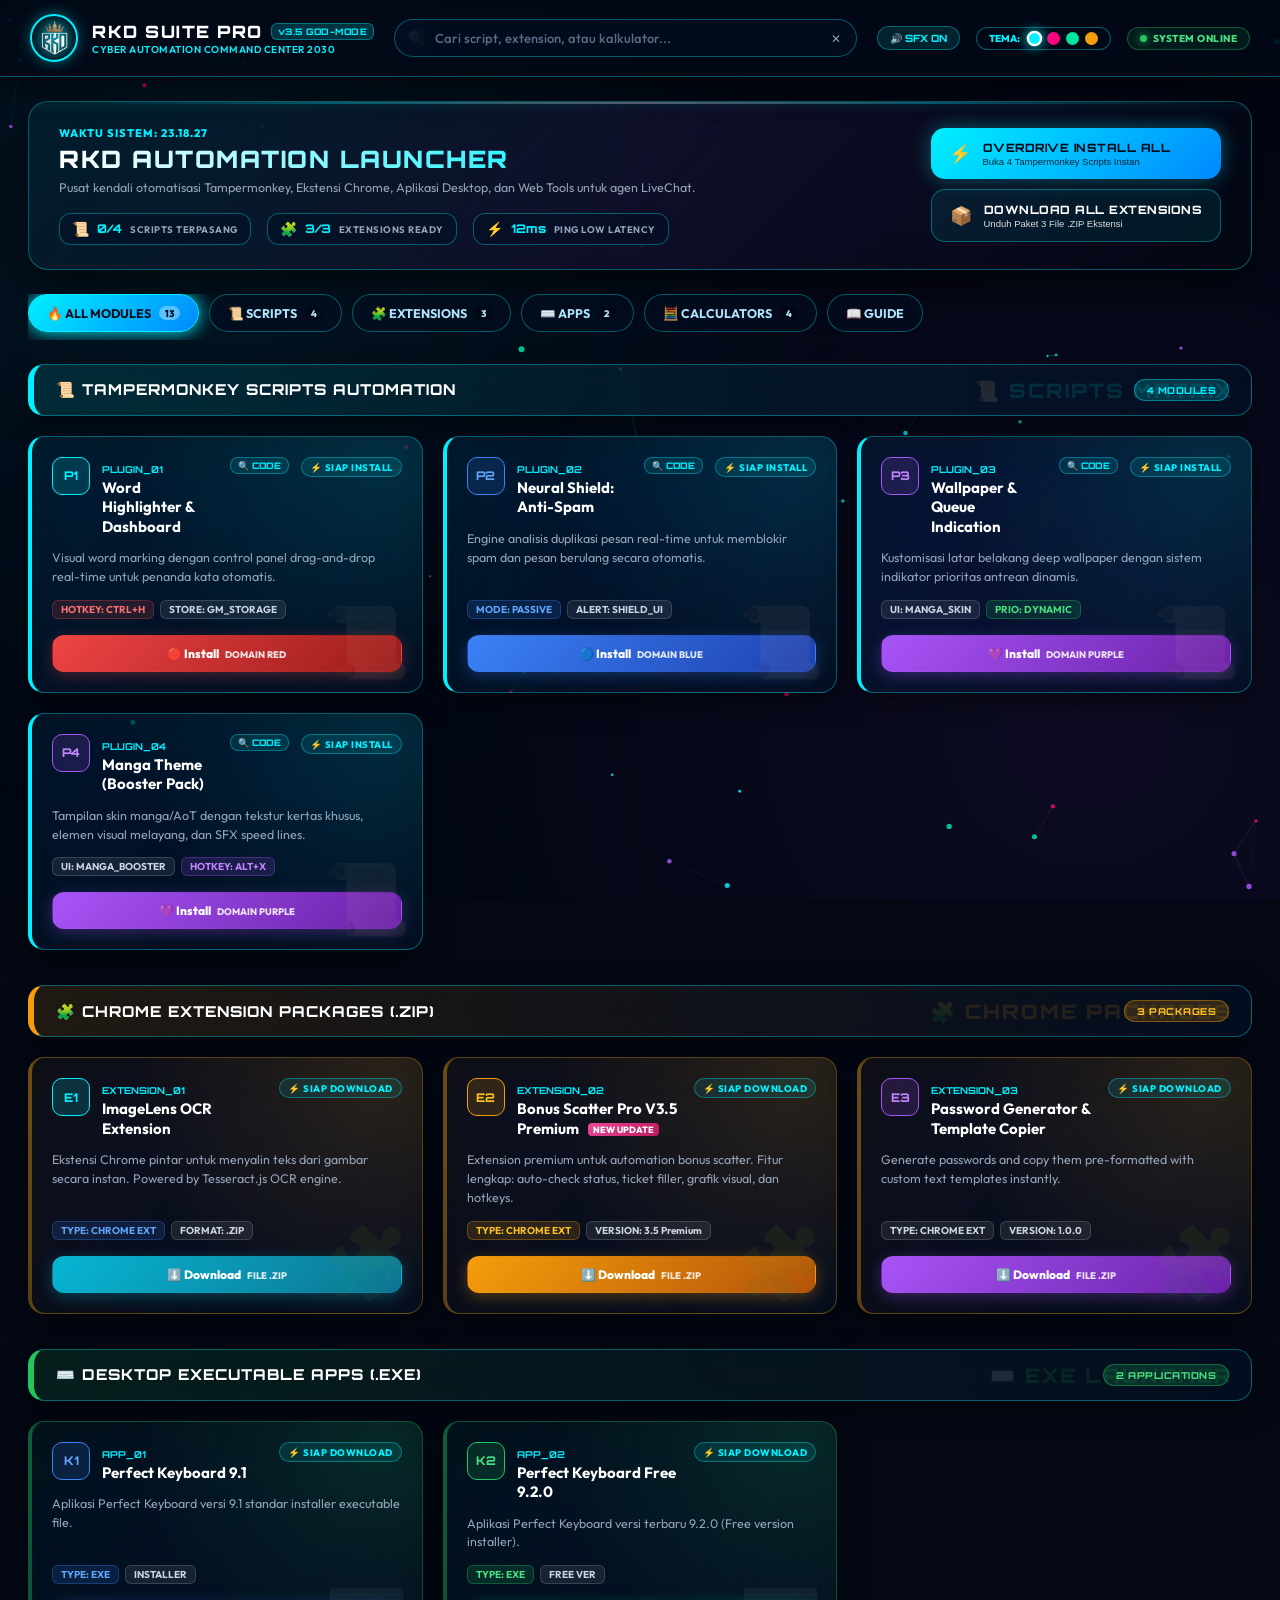
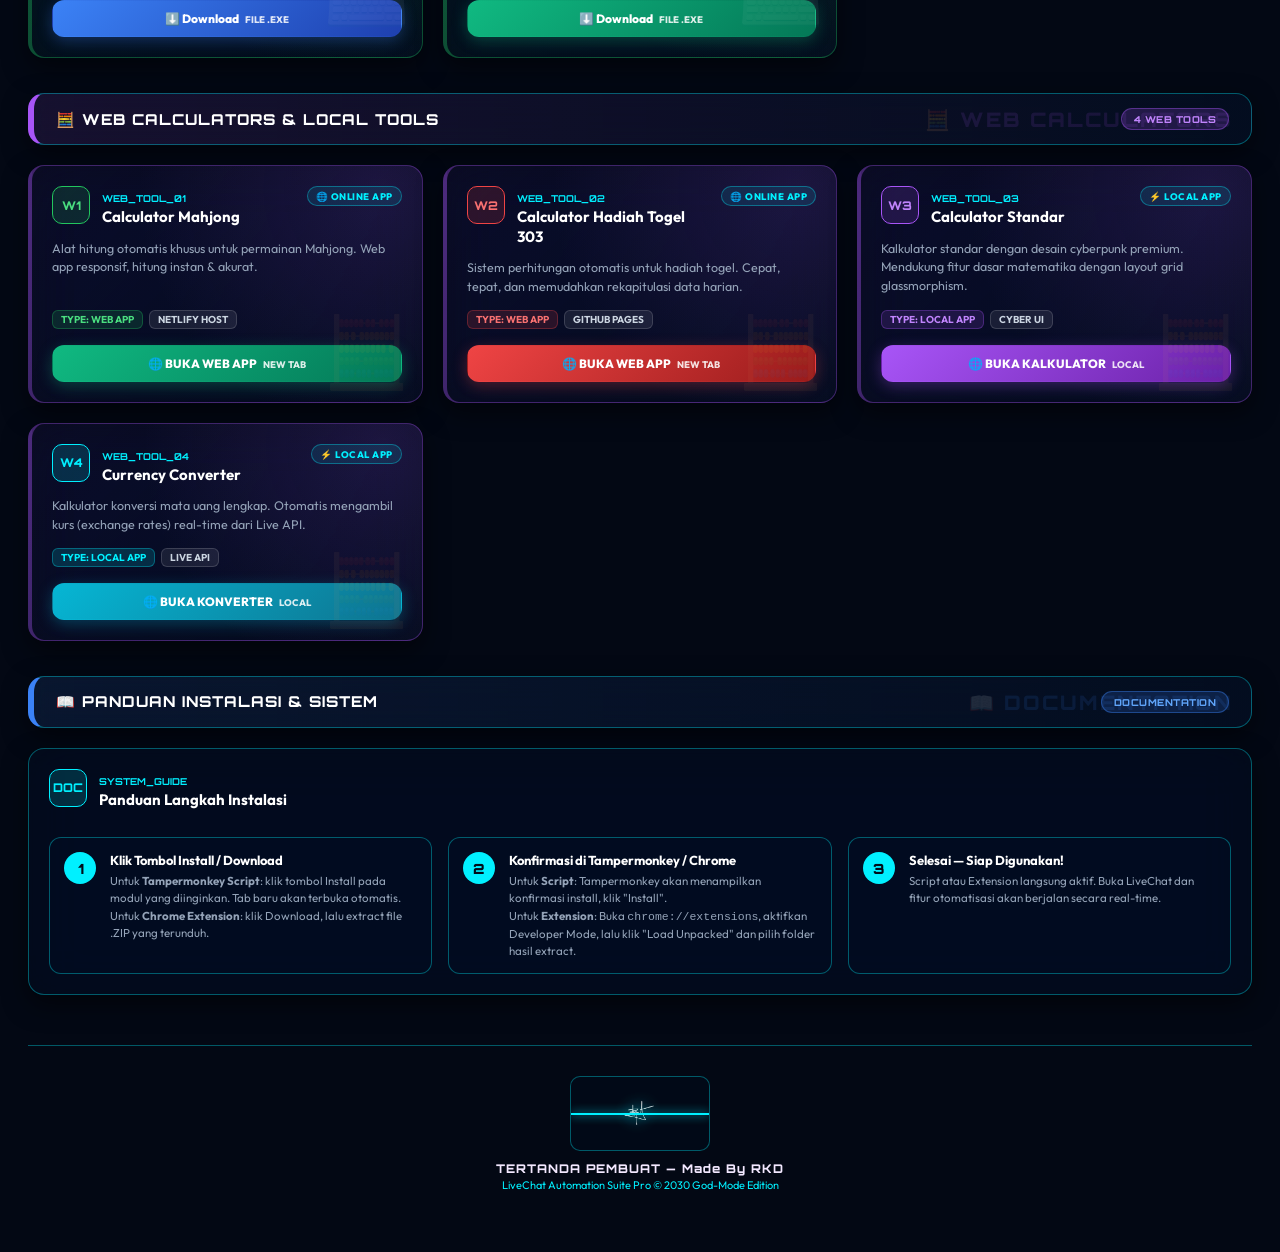
==== commit 624acced: "Update index.html" ====
--- a/index.html
+++ b/index.html
@@ -34,10 +34,7 @@
   </div>
 
   <div class="topbar-right-group">
-    <!-- FEATURE 2: SFX AUDIO TOGGLE -->
     <button type="button" id="sfxToggleBtn" class="sfx-toggle-btn" onclick="toggleSFX()" title="Toggle Cyber Sound Effects">🔊 SFX ON</button>
-
-    <!-- HUD Theme Switcher -->
     <div class="theme-switcher-bar">
       <span class="theme-label">TEMA:</span>
       <div class="theme-dots">
@@ -47,8 +44,6 @@
         <button type="button" class="theme-dot" data-theme="gold" title="Sultan Gold" style="background:#f59e0b;"></button>
       </div>
     </div>
-
-    <!-- System Status Indicator -->
     <div class="system-status-pill">
       <span class="status-dot"></span>
       <span class="status-text">SYSTEM ONLINE</span>
@@ -67,8 +62,6 @@
         <div class="hero-welcome">WAKTU SISTEM: <span id="cyberClock">00:00:00</span></div>
         <h1 class="hero-main-title">RKD AUTOMATION LAUNCHER</h1>
         <p class="hero-main-desc">Pusat kendali otomatisasi Tampermonkey, Ekstensi Chrome, Aplikasi Desktop, dan Web Tools untuk agen LiveChat.</p>
-        
-        <!-- Quick Telemetry HUD Badges -->
         <div class="telemetry-bar">
           <div class="telemetry-item">
             <span class="t-icon">📜</span>
@@ -87,7 +80,6 @@
           </div>
         </div>
       </div>
-
       <div class="hero-right">
         <button type="button" class="btn-overdrive-main" onclick="installAll()">
           <span class="btn-icon">⚡</span>
@@ -129,14 +121,13 @@
     </button>
   </nav>
 
-  <!-- ===== CATEGORY SECTION 1: SCRIPTS ===== -->
+  <!-- ===== SCRIPTS ===== -->
   <div class="category-section-block" data-category="scripts">
     <div class="cat-section-header scripts-hdr">
       <h2>📜 TAMPERMONKEY SCRIPTS AUTOMATION</h2>
       <span class="sec-badge cyan">4 MODULES</span>
     </div>
     <div class="ultimate-grid">
-      <!-- SCRIPT 1 -->
       <div class="module-card card-type-scripts" data-search="word highlighter lapak1 ctrl+h gm_storage plugin_01 domain red">
         <div class="card-top">
           <div class="badge-emblem cyan">P1</div>
@@ -159,7 +150,6 @@
         </div>
       </div>
 
-      <!-- SCRIPT 2 -->
       <div class="module-card card-type-scripts" data-search="neural shield anti-spam lapak2 passive shield_ui plugin_02 domain blue">
         <div class="card-top">
           <div class="badge-emblem blue">P2</div>
@@ -182,7 +172,6 @@
         </div>
       </div>
 
-      <!-- SCRIPT 3 -->
       <div class="module-card card-type-scripts" data-search="wallpaper queue indication lapak3 manga_skin dynamic plugin_03 domain purple">
         <div class="card-top">
           <div class="badge-emblem purple">P3</div>
@@ -205,7 +194,6 @@
         </div>
       </div>
 
-      <!-- SCRIPT 4 -->
       <div class="module-card card-type-scripts" data-search="manga theme booster pack lapak4 alt+x manga_booster plugin_04 domain purple">
         <div class="card-top">
           <div class="badge-emblem purple">P4</div>
@@ -230,14 +218,13 @@
     </div>
   </div>
 
-  <!-- ===== CATEGORY SECTION 2: EXTENSIONS ===== -->
+  <!-- ===== EXTENSIONS ===== -->
   <div class="category-section-block" data-category="extensions">
     <div class="cat-section-header extensions-hdr">
       <h2>🧩 CHROME EXTENSION PACKAGES (.ZIP)</h2>
       <span class="sec-badge gold">3 PACKAGES</span>
     </div>
     <div class="ultimate-grid">
-      <!-- EXTENSION 1 -->
       <div class="module-card card-type-extensions" data-search="imagelens ocr extension chrome ext .zip tesseract">
         <div class="card-top">
           <div class="badge-emblem cyan">E1</div>
@@ -259,7 +246,6 @@
         </div>
       </div>
 
-      <!-- EXTENSION 2 -->
       <div class="module-card card-type-extensions" data-search="bonus scatter pro v3.5 premium chrome ext automation">
         <div class="card-top">
           <div class="badge-emblem gold">E2</div>
@@ -281,7 +267,6 @@
         </div>
       </div>
 
-      <!-- EXTENSION 3 -->
       <div class="module-card card-type-extensions" data-search="password generator template copier chrome ext">
         <div class="card-top">
           <div class="badge-emblem purple">E3</div>
@@ -305,14 +290,13 @@
     </div>
   </div>
 
-  <!-- ===== CATEGORY SECTION 3: APPS ===== -->
+  <!-- ===== APPS ===== -->
   <div class="category-section-block" data-category="keyboard">
     <div class="cat-section-header apps-hdr">
       <h2>⌨️ DESKTOP EXECUTABLE APPS (.EXE)</h2>
       <span class="sec-badge green">2 APPLICATIONS</span>
     </div>
     <div class="ultimate-grid">
-      <!-- APP 1 -->
       <div class="module-card card-type-apps" data-search="perfect keyboard 9.1 app_01 exe installer">
         <div class="card-top">
           <div class="badge-emblem blue">K1</div>
@@ -334,7 +318,6 @@
         </div>
       </div>
 
-      <!-- APP 2 -->
       <div class="module-card card-type-apps" data-search="perfect keyboard free 9.2.0 app_02 exe free">
         <div class="card-top">
           <div class="badge-emblem green">K2</div>
@@ -358,14 +341,13 @@
     </div>
   </div>
 
-  <!-- ===== CATEGORY SECTION 4: CALCULATORS & TOOLS ===== -->
+  <!-- ===== CALCULATORS ===== -->
   <div class="category-section-block" data-category="tools">
     <div class="cat-section-header tools-hdr">
       <h2>🧮 WEB CALCULATORS & LOCAL TOOLS</h2>
       <span class="sec-badge purple">4 WEB TOOLS</span>
     </div>
     <div class="ultimate-grid">
-      <!-- TOOL 1 -->
       <div class="module-card card-type-tools" data-search="calculator mahjong web_tool_01 web app netlify">
         <div class="card-top">
           <div class="badge-emblem green">W1</div>
@@ -387,7 +369,6 @@
         </div>
       </div>
 
-      <!-- TOOL 2 -->
       <div class="module-card card-type-tools" data-search="calculator hadiah togel 303 web_tool_02 web app github pages">
         <div class="card-top">
           <div class="badge-emblem red">W2</div>
@@ -409,7 +390,6 @@
         </div>
       </div>
 
-      <!-- TOOL 3 -->
       <div class="module-card card-type-tools" data-search="calculator standar web_tool_03 local app cyber ui">
         <div class="card-top">
           <div class="badge-emblem purple">W3</div>
@@ -431,7 +411,6 @@
         </div>
       </div>
 
-      <!-- TOOL 4 -->
       <div class="module-card card-type-tools" data-search="currency converter web_tool_04 local app live api">
         <div class="card-top">
           <div class="badge-emblem cyan">W4</div>
@@ -455,7 +434,7 @@
     </div>
   </div>
 
-  <!-- ===== CATEGORY SECTION 5: GUIDE ===== -->
+  <!-- ===== GUIDE ===== -->
   <div class="category-section-block" data-category="guide">
     <div class="cat-section-header guide-hdr">
       <h2>📖 PANDUAN INSTALASI & SISTEM</h2>
@@ -497,14 +476,12 @@
     </div>
   </div>
 
-  <!-- NO RESULTS MESSAGE -->
   <div class="no-results-msg" id="noResultsMsg" style="display: none;">
     <div class="no-results-icon">🔍</div>
     <h3>Modul Tidak Ditemukan</h3>
     <p>Tidak ada script, extension, atau kalkulator yang cocok dengan kata kunci pencarian kamu.</p>
   </div>
 
-  <!-- SIGNATURE FOOTER -->
   <footer class="ultimate-footer">
     <div class="sig-scanner-frame">
       <div class="sig-scanner-line"></div>
@@ -516,7 +493,7 @@
 
 </main>
 
-<!-- FEATURE 4: QUICK INSPECTION MODAL -->
+<!-- INSPECT MODAL -->
 <div class="modal-overlay" id="inspectModal" onclick="closeInspectModal(event)">
   <div class="modal-card" onclick="event.stopPropagation()">
     <div class="modal-header">
@@ -546,81 +523,33 @@
 <div id="toast"></div>
 
 <script>
-// ===== FEATURE 1: 60FPS MATRIX PARTICLE CANVAS ENGINE =====
 const canvas = document.getElementById('cyberMatrixCanvas');
 if (canvas) {
   const ctx = canvas.getContext('2d');
   let width = canvas.width = window.innerWidth;
   let height = canvas.height = window.innerHeight;
-  let mouse = { x: width / 2, y: height / 2, radius: 140 };
-
-  window.addEventListener('resize', () => {
-    width = canvas.width = window.innerWidth;
-    height = canvas.height = window.innerHeight;
-  });
-
-  window.addEventListener('mousemove', (e) => {
-    mouse.x = e.clientX;
-    mouse.y = e.clientY;
-  });
-
+  let mouse = { x: width/2, y: height/2, radius: 140 };
+  window.addEventListener('resize', () => { width = canvas.width = window.innerWidth; height = canvas.height = window.innerHeight; });
+  window.addEventListener('mousemove', (e) => { mouse.x = e.clientX; mouse.y = e.clientY; });
   const particles = [];
-  const particleCount = Math.min(75, Math.floor(width / 22));
-
+  const particleCount = Math.min(75, Math.floor(width/22));
   for (let i = 0; i < particleCount; i++) {
-    particles.push({
-      x: Math.random() * width,
-      y: Math.random() * height,
-      vx: (Math.random() - 0.5) * 1.1,
-      vy: (Math.random() - 0.5) * 1.1,
-      size: Math.random() * 2 + 1,
-      color: ['#00f0ff', '#ff007f', '#00e5a0', '#a855f7'][Math.floor(Math.random() * 4)]
-    });
+    particles.push({ x: Math.random()*width, y: Math.random()*height, vx: (Math.random()-0.5)*1.1, vy: (Math.random()-0.5)*1.1, size: Math.random()*2+1, color: ['#00f0ff','#ff007f','#00e5a0','#a855f7'][Math.floor(Math.random()*4)] });
   }
-
   function renderMatrixCanvas() {
     ctx.clearRect(0, 0, width, height);
-
     for (let i = 0; i < particles.length; i++) {
       let p = particles[i];
-      p.x += p.vx;
-      p.y += p.vy;
-
+      p.x += p.vx; p.y += p.vy;
       if (p.x < 0 || p.x > width) p.vx *= -1;
       if (p.y < 0 || p.y > height) p.vy *= -1;
-
-      ctx.beginPath();
-      ctx.arc(p.x, p.y, p.size, 0, Math.PI * 2);
-      ctx.fillStyle = p.color;
-      ctx.fill();
-
-      let dx = mouse.x - p.x;
-      let dy = mouse.y - p.y;
-      let dist = Math.sqrt(dx * dx + dy * dy);
-
-      if (dist < mouse.radius) {
-        ctx.beginPath();
-        ctx.moveTo(p.x, p.y);
-        ctx.lineTo(mouse.x, mouse.y);
-        ctx.strokeStyle = p.color;
-        ctx.lineWidth = 0.5 * (1 - dist / mouse.radius);
-        ctx.stroke();
-      }
-
-      for (let j = i + 1; j < particles.length; j++) {
-        let p2 = particles[j];
-        let pdx = p2.x - p.x;
-        let pdy = p2.y - p.y;
-        let pdist = Math.sqrt(pdx * pdx + pdy * pdy);
-
-        if (pdist < 90) {
-          ctx.beginPath();
-          ctx.moveTo(p.x, p.y);
-          ctx.lineTo(p2.x, p2.y);
-          ctx.strokeStyle = p.color;
-          ctx.lineWidth = 0.35 * (1 - pdist / 90);
-          ctx.stroke();
-        }
+      ctx.beginPath(); ctx.arc(p.x, p.y, p.size, 0, Math.PI*2);
+      ctx.fillStyle = p.color; ctx.fill();
+      let dx = mouse.x - p.x, dy = mouse.y - p.y, dist = Math.sqrt(dx*dx+dy*dy);
+      if (dist < mouse.radius) { ctx.beginPath(); ctx.moveTo(p.x,p.y); ctx.lineTo(mouse.x,mouse.y); ctx.strokeStyle = p.color; ctx.lineWidth = 0.5*(1-dist/mouse.radius); ctx.stroke(); }
+      for (let j = i+1; j < particles.length; j++) {
+        let p2 = particles[j], pdx = p2.x-p.x, pdy = p2.y-p.y, pdist = Math.sqrt(pdx*pdx+pdy*pdy);
+        if (pdist < 90) { ctx.beginPath(); ctx.moveTo(p.x,p.y); ctx.lineTo(p2.x,p2.y); ctx.strokeStyle = p.color; ctx.lineWidth = 0.35*(1-pdist/90); ctx.stroke(); }
       }
     }
     requestAnimationFrame(renderMatrixCanvas);
@@ -628,283 +557,118 @@
   renderMatrixCanvas();
 }
 
-// ===== FEATURE 2: SYNTHETIC WEB AUDIO API SFX ENGINE =====
 let audioCtx = null;
 let sfxEnabled = localStorage.getItem('rkdSFX') !== 'false';
-
-function initAudio() {
-  if (!audioCtx) {
-    const AudioContext = window.AudioContext || window.webkitAudioContext;
-    if (AudioContext) audioCtx = new AudioContext();
-  }
-}
-
-function playBleep(freq = 800, type = 'sine', duration = 0.08) {
+function initAudio() { if (!audioCtx) { const AC = window.AudioContext || window.webkitAudioContext; if (AC) audioCtx = new AC(); } }
+function playBleep(freq=800, type='sine', duration=0.08) {
   if (!sfxEnabled) return;
-  try {
-    initAudio();
-    if (audioCtx && audioCtx.state === 'suspended') audioCtx.resume();
-    const osc = audioCtx.createOscillator();
-    const gain = audioCtx.createGain();
-    osc.type = type;
-    osc.frequency.setValueAtTime(freq, audioCtx.currentTime);
-    gain.gain.setValueAtTime(0.06, audioCtx.currentTime);
-    gain.gain.exponentialRampToValueAtTime(0.001, audioCtx.currentTime + duration);
-    osc.connect(gain);
-    gain.connect(audioCtx.destination);
-    osc.start();
-    osc.stop(audioCtx.currentTime + duration);
-  } catch (e) {}
-}
-
+  try { initAudio(); if (audioCtx && audioCtx.state==='suspended') audioCtx.resume(); const osc=audioCtx.createOscillator(), gain=audioCtx.createGain(); osc.type=type; osc.frequency.setValueAtTime(freq,audioCtx.currentTime); gain.gain.setValueAtTime(0.06,audioCtx.currentTime); gain.gain.exponentialRampToValueAtTime(0.001,audioCtx.currentTime+duration); osc.connect(gain); gain.connect(audioCtx.destination); osc.start(); osc.stop(audioCtx.currentTime+duration); } catch(e) {}
+}
 function playWarpSFX() {
   if (!sfxEnabled) return;
-  try {
-    initAudio();
-    if (audioCtx && audioCtx.state === 'suspended') audioCtx.resume();
-    const osc = audioCtx.createOscillator();
-    const gain = audioCtx.createGain();
-    osc.type = 'sawtooth';
-    osc.frequency.setValueAtTime(300, audioCtx.currentTime);
-    osc.frequency.exponentialRampToValueAtTime(1400, audioCtx.currentTime + 0.35);
-    gain.gain.setValueAtTime(0.1, audioCtx.currentTime);
-    gain.gain.exponentialRampToValueAtTime(0.001, audioCtx.currentTime + 0.35);
-    osc.connect(gain);
-    gain.connect(audioCtx.destination);
-    osc.start();
-    osc.stop(audioCtx.currentTime + 0.35);
-  } catch (e) {}
-}
-
+  try { initAudio(); if (audioCtx && audioCtx.state==='suspended') audioCtx.resume(); const osc=audioCtx.createOscillator(), gain=audioCtx.createGain(); osc.type='sawtooth'; osc.frequency.setValueAtTime(300,audioCtx.currentTime); osc.frequency.exponentialRampToValueAtTime(1400,audioCtx.currentTime+0.35); gain.gain.setValueAtTime(0.1,audioCtx.currentTime); gain.gain.exponentialRampToValueAtTime(0.001,audioCtx.currentTime+0.35); osc.connect(gain); gain.connect(audioCtx.destination); osc.start(); osc.stop(audioCtx.currentTime+0.35); } catch(e) {}
+}
 function toggleSFX() {
-  sfxEnabled = !sfxEnabled;
-  localStorage.setItem('rkdSFX', sfxEnabled ? 'true' : 'false');
+  sfxEnabled = !sfxEnabled; localStorage.setItem('rkdSFX', sfxEnabled?'true':'false');
   const btn = document.getElementById('sfxToggleBtn');
-  if (btn) {
-    btn.textContent = sfxEnabled ? '🔊 SFX ON' : '🔇 SFX MUTE';
-    btn.classList.toggle('muted', !sfxEnabled);
-  }
-  showToast(sfxEnabled ? '🔊 Efek suara cyber AKTIF' : '🔇 Efek suara DIBUNGKAMP');
-  if (sfxEnabled) playBleep(1000, 'sine', 0.1);
-}
-
-// ===== FEATURE 3: 3D HOLOGRAPHIC PARALLAX CARD TILT =====
+  if (btn) { btn.textContent = sfxEnabled ? '🔊 SFX ON' : '🔇 SFX MUTE'; btn.classList.toggle('muted', !sfxEnabled); }
+  showToast(sfxEnabled ? '🔊 Efek suara cyber AKTIF' : '🔇 Efek suara DIBUNGKAM');
+  if (sfxEnabled) playBleep(1000,'sine',0.1);
+}
+
 document.querySelectorAll('.module-card').forEach(card => {
-  card.addEventListener('mouseenter', () => playBleep(600, 'sine', 0.05));
+  card.addEventListener('mouseenter', () => playBleep(600,'sine',0.05));
   card.addEventListener('mousemove', (e) => {
-    const rect = card.getBoundingClientRect();
-    const x = e.clientX - rect.left;
-    const y = e.clientY - rect.top;
-    const centerX = rect.width / 2;
-    const centerY = rect.height / 2;
-    const rotateX = ((y - centerY) / centerY) * -7;
-    const rotateY = ((x - centerX) / centerX) * 7;
-
+    const rect=card.getBoundingClientRect(), x=e.clientX-rect.left, y=e.clientY-rect.top;
+    const rotateX=((y-rect.height/2)/rect.height*2)*-7, rotateY=((x-rect.width/2)/rect.width*2)*7;
     card.style.transform = `perspective(1000px) rotateX(${rotateX}deg) rotateY(${rotateY}deg) translateY(-6px)`;
   });
-
-  card.addEventListener('mouseleave', () => {
-    card.style.transform = 'perspective(1000px) rotateX(0deg) rotateY(0deg) translateY(0px)';
-  });
+  card.addEventListener('mouseleave', () => { card.style.transform = 'perspective(1000px) rotateX(0deg) rotateY(0deg) translateY(0px)'; });
 });
 
-// ===== FEATURE 4: QUICK INSPECT MODAL ENGINE =====
 function inspectModule(codeName, titleName, descText, snippetCode) {
-  initAudio();
-  playBleep(900, 'triangle', 0.1);
+  initAudio(); playBleep(900,'triangle',0.1);
   const modal = document.getElementById('inspectModal');
   document.getElementById('modalBadge').textContent = codeName;
   document.getElementById('modalTitle').textContent = titleName;
-  document.getElementById('modalCodeSnippet').textContent = snippetCode || `// ==UserScript==\n// @name         ${titleName}\n// @namespace    RKD_SUITE_GODMODE\n// @version      3.5.0 GOD-MODE\n// @author       Made By RKD\n// @match        *://*/*\n// @grant        GM_setValue\n// @grant        GM_getValue\n// ==/UserScript==\n\n/* Description: ${descText} */\n\n(function() {\n    'use strict';\n    console.log('[RKD_SUITE] Module ${codeName} loaded in God-Mode.');\n})();`;
+  document.getElementById('modalCodeSnippet').textContent = snippetCode || `// ==UserScript==\n// @name         ${titleName}\n// @namespace    RKD_SUITE_GODMODE\n// @version      3.5.0 GOD-MODE\n// @author       Made By RKD\n// @match        *://*/*\n// @grant        GM_setValue\n// @grant        GM_getValue\n// ==/UserScript==\n\n/* Description: ${descText} */\n\n(function() {\n    'use strict';\n    console.log('[RKD_SUITE] Module ${codeName} loaded.');\n})();`;
   if (modal) modal.classList.add('show');
 }
-
-function closeInspectModal(e) {
-  const modal = document.getElementById('inspectModal');
-  if (modal) modal.classList.remove('show');
-  playBleep(400, 'sine', 0.06);
-}
-
-function copyModalCode() {
-  const code = document.getElementById('modalCodeSnippet').textContent;
-  navigator.clipboard.writeText(code).then(() => {
-    showToast('📋 Potongan kode tersalin ke clipboard!');
-    playBleep(1200, 'sine', 0.1);
+function closeInspectModal(e) { const modal=document.getElementById('inspectModal'); if(modal) modal.classList.remove('show'); playBleep(400,'sine',0.06); }
+function copyModalCode() { const code=document.getElementById('modalCodeSnippet').textContent; navigator.clipboard.writeText(code).then(()=>{ showToast('📋 Potongan kode tersalin!'); playBleep(1200,'sine',0.1); }); }
+
+function updateClock() { const now=new Date(), el=document.getElementById('cyberClock'); if(el) el.textContent=now.toLocaleTimeString('id-ID',{hour12:false}); }
+setInterval(updateClock,1000); updateClock();
+
+function switchCategory(cat, el) {
+  playBleep(700,'sine',0.05);
+  document.querySelectorAll('.cat-pill').forEach(p=>p.classList.remove('active'));
+  if(el) el.classList.add('active');
+  let visibleCount=0;
+  document.querySelectorAll('.category-section-block').forEach(block => {
+    const show = cat==='all' || block.dataset.category===cat;
+    block.style.display = show ? 'block' : 'none';
+    if(show) { block.querySelectorAll('.module-card').forEach(c=>c.style.display='flex'); visibleCount++; }
   });
-}
-
-// Live Clock
-function updateClock() {
-  const now = new Date();
-  const timeStr = now.toLocaleTimeString('id-ID', { hour12: false });
-  const clockEl = document.getElementById('cyberClock');
-  if (clockEl) clockEl.textContent = timeStr;
-}
-setInterval(updateClock, 1000);
-updateClock();
-
-// Category Switching with Section Blocks
-function switchCategory(cat, el) {
-  playBleep(700, 'sine', 0.05);
-  document.querySelectorAll('.cat-pill').forEach(pill => pill.classList.remove('active'));
-  if (el) el.classList.add('active');
-
-  const blocks = document.querySelectorAll('.category-section-block');
-  let visibleCount = 0;
-  
-  blocks.forEach(block => {
-    const blockCat = block.dataset.category;
-    if (cat === 'all' || blockCat === cat) {
-      block.style.display = 'block';
-      block.querySelectorAll('.module-card').forEach(c => c.style.display = 'flex');
-      visibleCount++;
-    } else {
-      block.style.display = 'none';
-    }
+  const noRes=document.getElementById('noResultsMsg'); if(noRes) noRes.style.display=(visibleCount===0)?'block':'none';
+}
+
+function filterModules() {
+  const query=document.getElementById('liveSearchInput').value.toLowerCase().trim();
+  let total=0;
+  document.querySelectorAll('.category-section-block').forEach(block => {
+    let blockVisible=0;
+    block.querySelectorAll('.module-card').forEach(card => {
+      const match = query==='' || ((card.dataset.search||'')+' '+card.innerText.toLowerCase()).includes(query);
+      card.style.display = match ? 'flex' : 'none';
+      if(match) blockVisible++;
+    });
+    block.style.display = blockVisible>0 ? 'block' : 'none';
+    total += blockVisible;
   });
-
-  const noRes = document.getElementById('noResultsMsg');
-  if (noRes) noRes.style.display = (visibleCount === 0) ? 'block' : 'none';
-}
-
-// Live Search Filter
-function filterModules() {
-  const query = document.getElementById('liveSearchInput').value.toLowerCase().trim();
-  const blocks = document.querySelectorAll('.category-section-block');
-  let totalCardsVisible = 0;
-
-  blocks.forEach(block => {
-    const cards = block.querySelectorAll('.module-card');
-    let blockCardsVisible = 0;
-
-    cards.forEach(card => {
-      const searchText = (card.dataset.search || '') + ' ' + card.innerText.toLowerCase();
-      if (query === '' || searchText.includes(query)) {
-        card.style.display = 'flex';
-        blockCardsVisible++;
-      } else {
-        card.style.display = 'none';
-      }
-    });
-
-    if (blockCardsVisible > 0) {
-      block.style.display = 'block';
-      totalCardsVisible += blockCardsVisible;
-    } else {
-      block.style.display = 'none';
-    }
+  const noRes=document.getElementById('noResultsMsg'); if(noRes) noRes.style.display=(total===0)?'block':'none';
+}
+function clearSearch() { const i=document.getElementById('liveSearchInput'); if(i){i.value='';filterModules();} }
+
+function applyMainTheme(t) {
+  document.body.setAttribute('data-theme',t);
+  document.querySelectorAll('.theme-dot').forEach(d=>d.classList.toggle('active',d.dataset.theme===t));
+  localStorage.setItem('rkdMainTheme',t);
+}
+document.querySelectorAll('.theme-dot').forEach(dot => {
+  dot.addEventListener('click', ()=>{ applyMainTheme(dot.dataset.theme); playBleep(1100,'triangle',0.08); showToast(`🎨 Tema: ${dot.title}`); });
+});
+applyMainTheme(localStorage.getItem('rkdMainTheme')||'cyan');
+
+function markInstalled(key) { localStorage.setItem('installed_'+key,'true'); updateInstallStatuses(); }
+function updateInstallStatuses() {
+  ['lapak1','lapak2','lapak3','lapak4','ocr','scatter','passgen'].forEach(key => {
+    const inst=localStorage.getItem('installed_'+key)==='true';
+    const badge=document.getElementById('status-'+key), btn=document.getElementById('install-btn-'+key);
+    if(badge){ badge.className='card-status-badge '+(inst?'installed':'ready'); badge.textContent=inst?'✓ TERPASANG':(key.startsWith('lapak')?'⚡ SIAP INSTALL':'⚡ SIAP DOWNLOAD'); }
+    if(btn&&inst) btn.classList.add('btn-installed');
   });
-
-  const noRes = document.getElementById('noResultsMsg');
-  if (noRes) noRes.style.display = (totalCardsVisible === 0) ? 'block' : 'none';
-}
-
-function clearSearch() {
-  const input = document.getElementById('liveSearchInput');
-  if (input) {
-    input.value = '';
-    filterModules();
-  }
-}
-
-// Theme Engine
-function applyMainTheme(themeName) {
-  document.body.setAttribute('data-theme', themeName);
-  document.querySelectorAll('.theme-dot').forEach(dot => {
-    dot.classList.toggle('active', dot.dataset.theme === themeName);
-  });
-  localStorage.setItem('rkdMainTheme', themeName);
-}
-
-document.querySelectorAll('.theme-dot').forEach(dot => {
-  dot.addEventListener('click', () => {
-    applyMainTheme(dot.dataset.theme);
-    playBleep(1100, 'triangle', 0.08);
-    showToast(`🎨 Tema diubah ke: ${dot.title}`);
-  });
+  const el=document.querySelector('.hud-ring-text-scripts');
+  if(el) el.textContent=`${['lapak1','lapak2','lapak3','lapak4'].filter(k=>localStorage.getItem('installed_'+k)==='true').length}/4`;
+}
+document.querySelectorAll('a[data-install-key]').forEach(a => {
+  a.addEventListener('click',()=>{ markInstalled(a.dataset.installKey); playBleep(1200,'sine',0.12); showToast(`⚡ Modul ${a.dataset.installKey.toUpperCase()} ditandai terpasang.`); });
 });
-
-const savedTheme = localStorage.getItem('rkdMainTheme') || 'cyan';
-applyMainTheme(savedTheme);
-
-// Install Tracker
-function markInstalled(moduleKey) {
-  localStorage.setItem('installed_' + moduleKey, 'true');
-  updateInstallStatuses();
-}
-
-function updateInstallStatuses() {
-  const modules = ['lapak1', 'lapak2', 'lapak3', 'lapak4', 'ocr', 'scatter', 'passgen'];
-  let installedCount = 0;
-  modules.forEach(key => {
-    const isInst = localStorage.getItem('installed_' + key) === 'true';
-    if (isInst) installedCount++;
-    const badge = document.getElementById('status-' + key);
-    const btn = document.getElementById('install-btn-' + key);
-    if (badge) {
-      if (isInst) {
-        badge.className = 'card-status-badge installed';
-        badge.textContent = '✓ TERPASANG';
-      } else {
-        badge.className = 'card-status-badge ready';
-        badge.textContent = key.startsWith('lapak') ? '⚡ SIAP INSTALL' : '⚡ SIAP DOWNLOAD';
-      }
-    }
-    if (btn && isInst) {
-      btn.classList.add('btn-installed');
-    }
-  });
-
-  const scriptRingText = document.querySelector('.hud-ring-text-scripts');
-  if (scriptRingText) {
-    const lapakInstalled = ['lapak1', 'lapak2', 'lapak3', 'lapak4'].filter(k => localStorage.getItem('installed_' + k) === 'true').length;
-    scriptRingText.textContent = `${lapakInstalled}/4`;
-  }
-}
-
-document.querySelectorAll('a[data-install-key]').forEach(a => {
-  a.addEventListener('click', () => {
-    const key = a.dataset.installKey;
-    markInstalled(key);
-    playBleep(1200, 'sine', 0.12);
-    showToast(`⚡ Modul ${key.toUpperCase()} ditandai terpasang.`);
-  });
-});
-
 updateInstallStatuses();
 
-// Actions
 function installAll() {
   playWarpSFX();
-  const links = ['lapak1.user.js', 'lapak2.user.js', 'lapak3.user.js', 'lapak4.user.js'];
-  links.forEach((url, i) => {
-    setTimeout(() => { window.open(url, '_blank'); }, i * 1200);
-  });
+  ['lapak1.user.js','lapak2.user.js','lapak3.user.js','lapak4.user.js'].forEach((url,i)=>setTimeout(()=>window.open(url,'_blank'),i*1200));
   showToast('📦 Membuka semua script...');
 }
-
 function downloadAllExtensions() {
   playWarpSFX();
-  const links = ['imagelens-ocr.zip', 'Bonus_Scatter_ProV2.zip', 'password_generator.zip'];
-  links.forEach((url, i) => {
-    setTimeout(() => {
-      const a = document.createElement('a');
-      a.href = url;
-      a.download = '';
-      document.body.appendChild(a);
-      a.click();
-      a.remove();
-    }, i * 1000);
-  });
+  ['imagelens-ocr.zip','Bonus_Scatter_ProV2.zip','password_generator.zip'].forEach((url,i)=>setTimeout(()=>{ const a=document.createElement('a'); a.href=url; a.download=''; document.body.appendChild(a); a.click(); a.remove(); },i*1000));
   showToast('📦 Mengunduh semua extension bundle...');
 }
-
 function showToast(msg) {
-  const t = document.getElementById('toast');
-  if (!t) return;
-  t.textContent = msg;
-  t.classList.add('show');
-  setTimeout(() => t.classList.remove('show'), 3000);
+  const t=document.getElementById('toast'); if(!t) return;
+  t.textContent=msg; t.classList.add('show'); setTimeout(()=>t.classList.remove('show'),3000);
 }
 </script>
 </body>
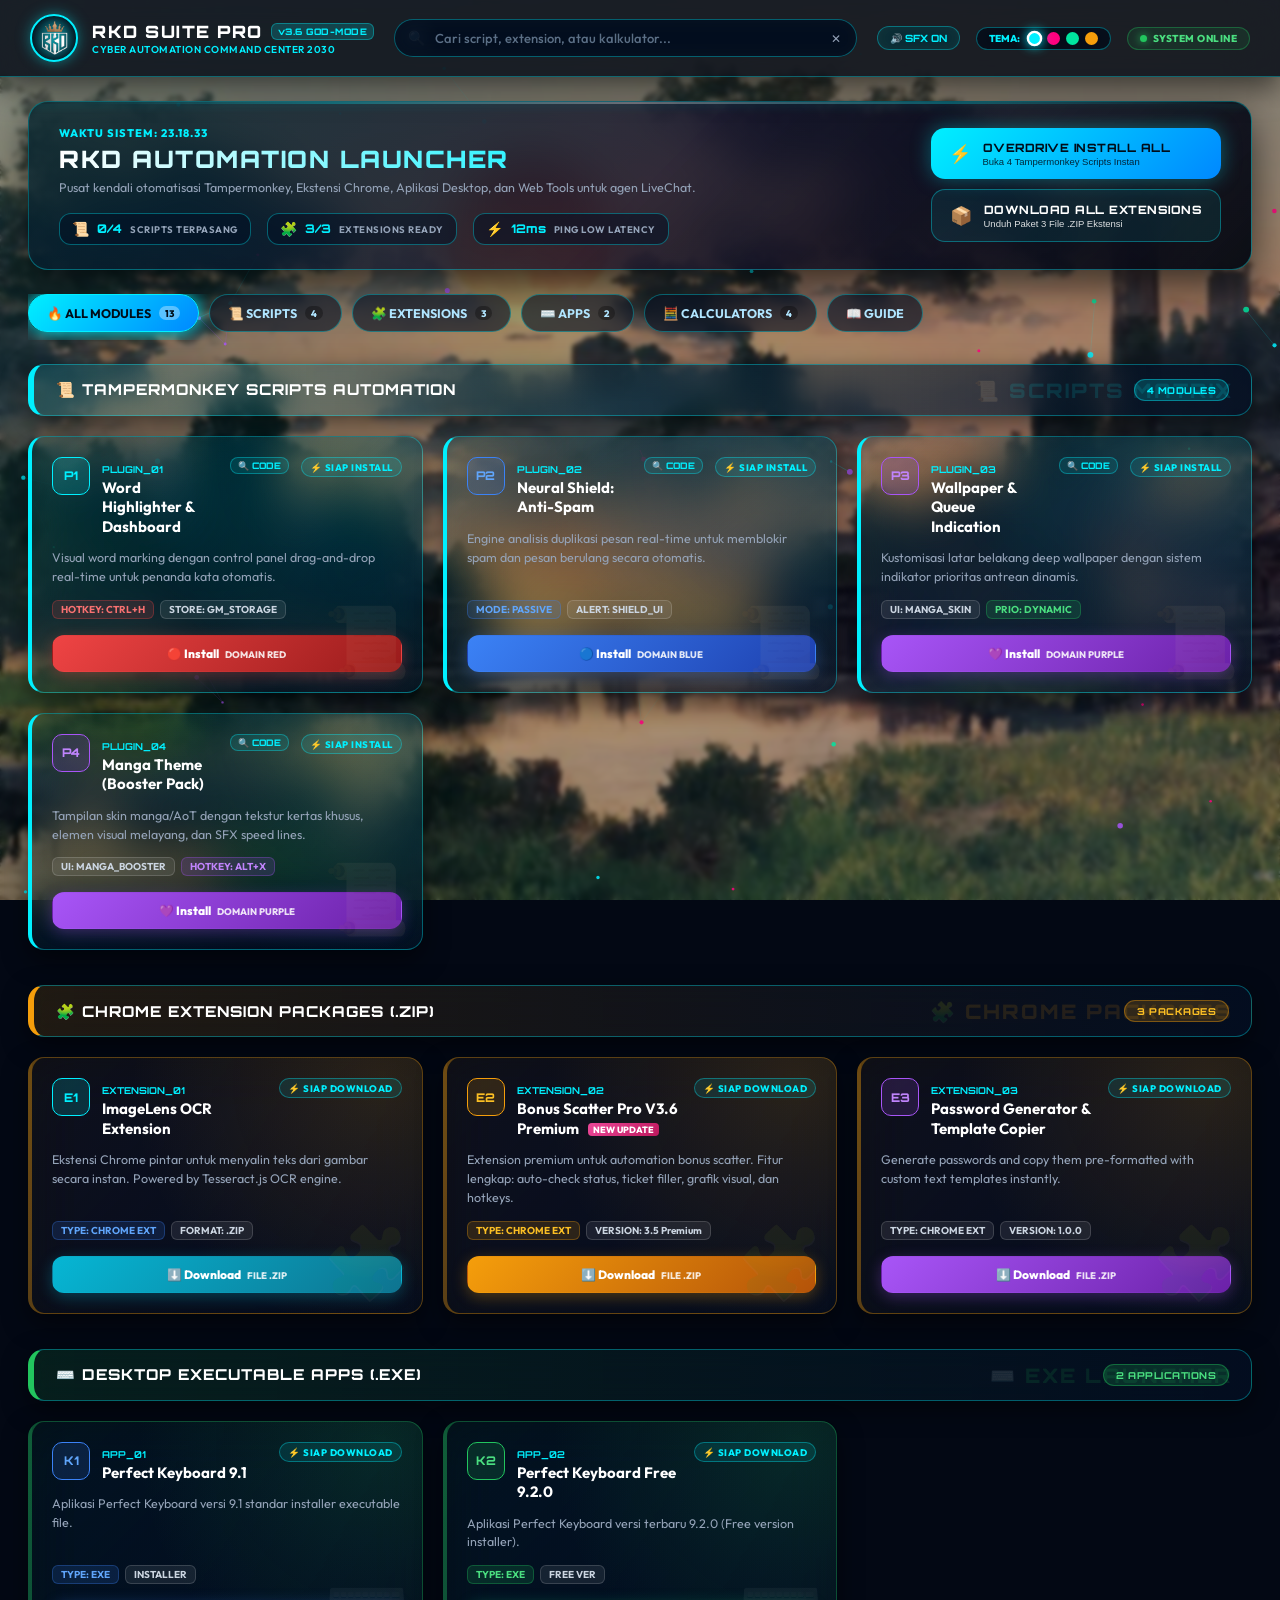
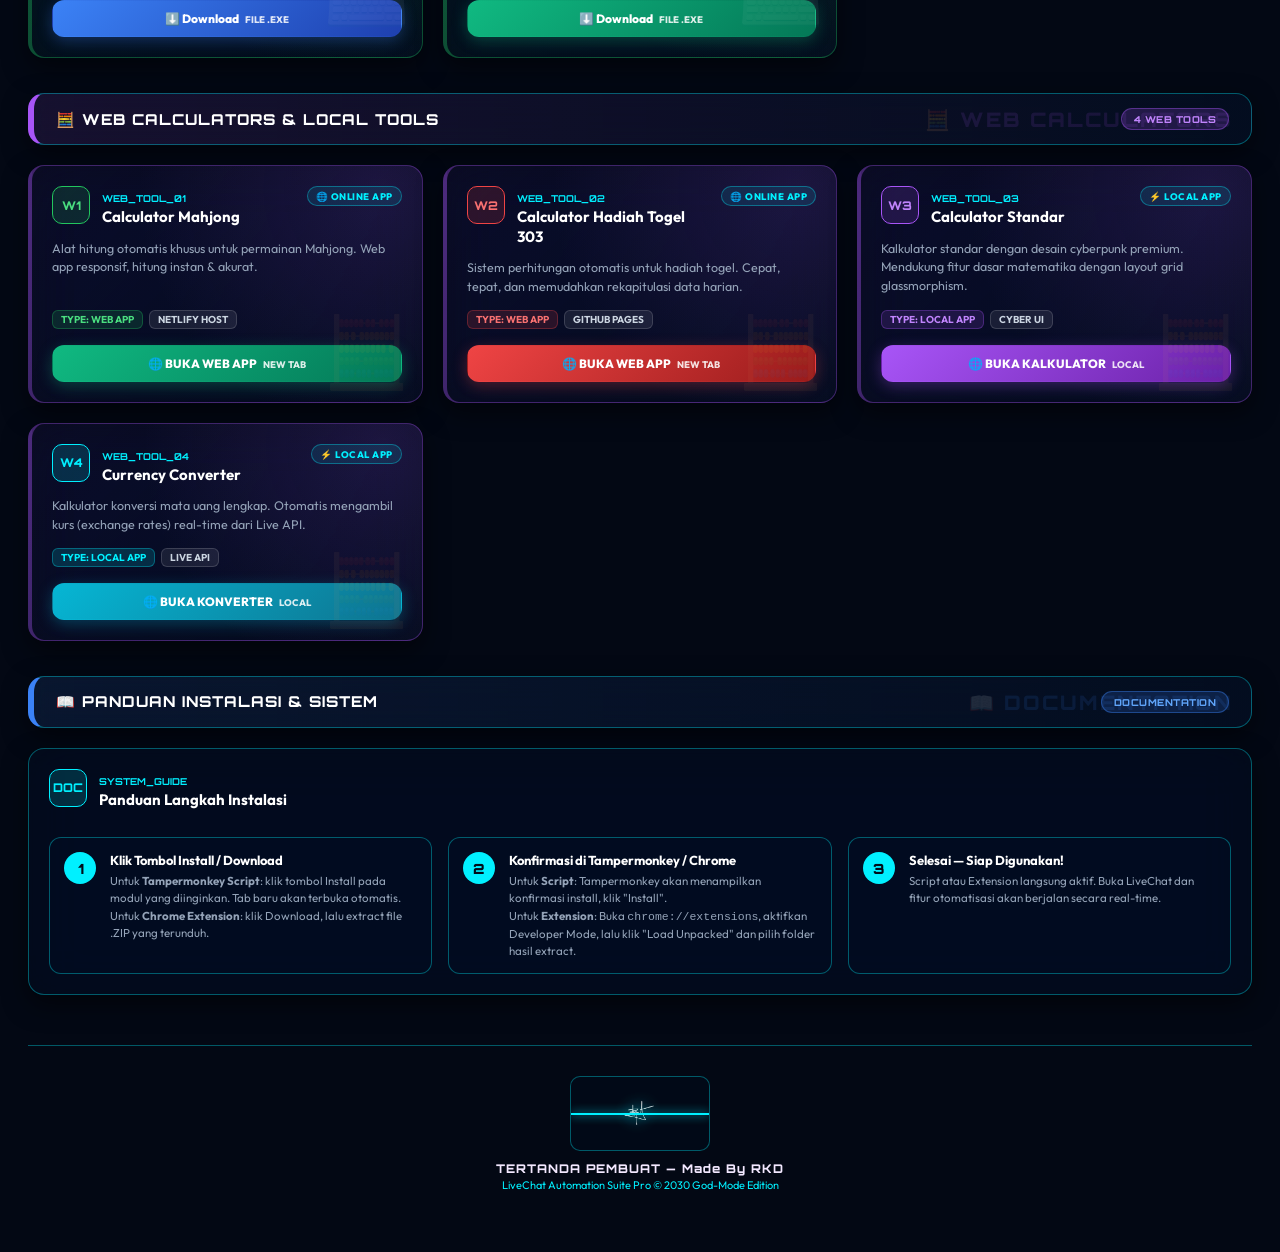
==== commit 5d706fb1: "Update index.html" ====
--- a/index.html
+++ b/index.html
@@ -21,7 +21,7 @@
       <img src="rkd_logo_transparent.png" alt="RKD Logo" class="topbar-logo-img">
     </div>
     <div class="topbar-brand-group">
-      <div class="topbar-brand-title">RKD SUITE PRO <span class="v-badge">v3.5 GOD-MODE</span></div>
+      <div class="topbar-brand-title">RKD SUITE PRO <span class="v-badge">v3.6 GOD-MODE</span></div>
       <div class="topbar-brand-sub">CYBER AUTOMATION COMMAND CENTER 2030</div>
     </div>
   </div>
@@ -246,12 +246,12 @@
         </div>
       </div>
 
-      <div class="module-card card-type-extensions" data-search="bonus scatter pro v3.5 premium chrome ext automation">
+      <div class="module-card card-type-extensions" data-search="bonus scatter pro v3.6 premium chrome ext automation">
         <div class="card-top">
           <div class="badge-emblem gold">E2</div>
           <div class="card-title-group">
             <span class="card-code">EXTENSION_02</span>
-            <h3 class="card-title">Bonus Scatter Pro V3.5 Premium <span class="new-tag">NEW UPDATE</span></h3>
+            <h3 class="card-title">Bonus Scatter Pro V3.6 Premium <span class="new-tag">NEW UPDATE</span></h3>
           </div>
           <span class="card-status-badge ready" id="status-scatter">⚡ SIAP DOWNLOAD</span>
         </div>
@@ -507,7 +507,7 @@
       <div class="modal-info-row">
         <div class="info-pill"><span>STATUS:</span> <strong id="modalStatus">SIAP INSTALL</strong></div>
         <div class="info-pill"><span>AUTHOR:</span> <strong>RKD SUITE PRO</strong></div>
-        <div class="info-pill"><span>VERSION:</span> <strong>v3.5 GOD-MODE</strong></div>
+        <div class="info-pill"><span>VERSION:</span> <strong>v3.6 GOD-MODE</strong></div>
       </div>
       <div class="code-box-wrap">
         <div class="code-box-header">
--- a/dashboard.css
+++ b/dashboard.css
@@ -42,7 +42,7 @@
   background-image: 
     radial-gradient(circle at 15% 20%, rgba(0, 240, 255, 0.1) 0%, transparent 50%),
     radial-gradient(circle at 85% 80%, rgba(168, 85, 247, 0.1) 0%, transparent 50%),
-    url('bg_dashboard.png');
+    url('bg_dashboard.jpg');
   background-size: cover;
   background-position: center;
   background-attachment: fixed;
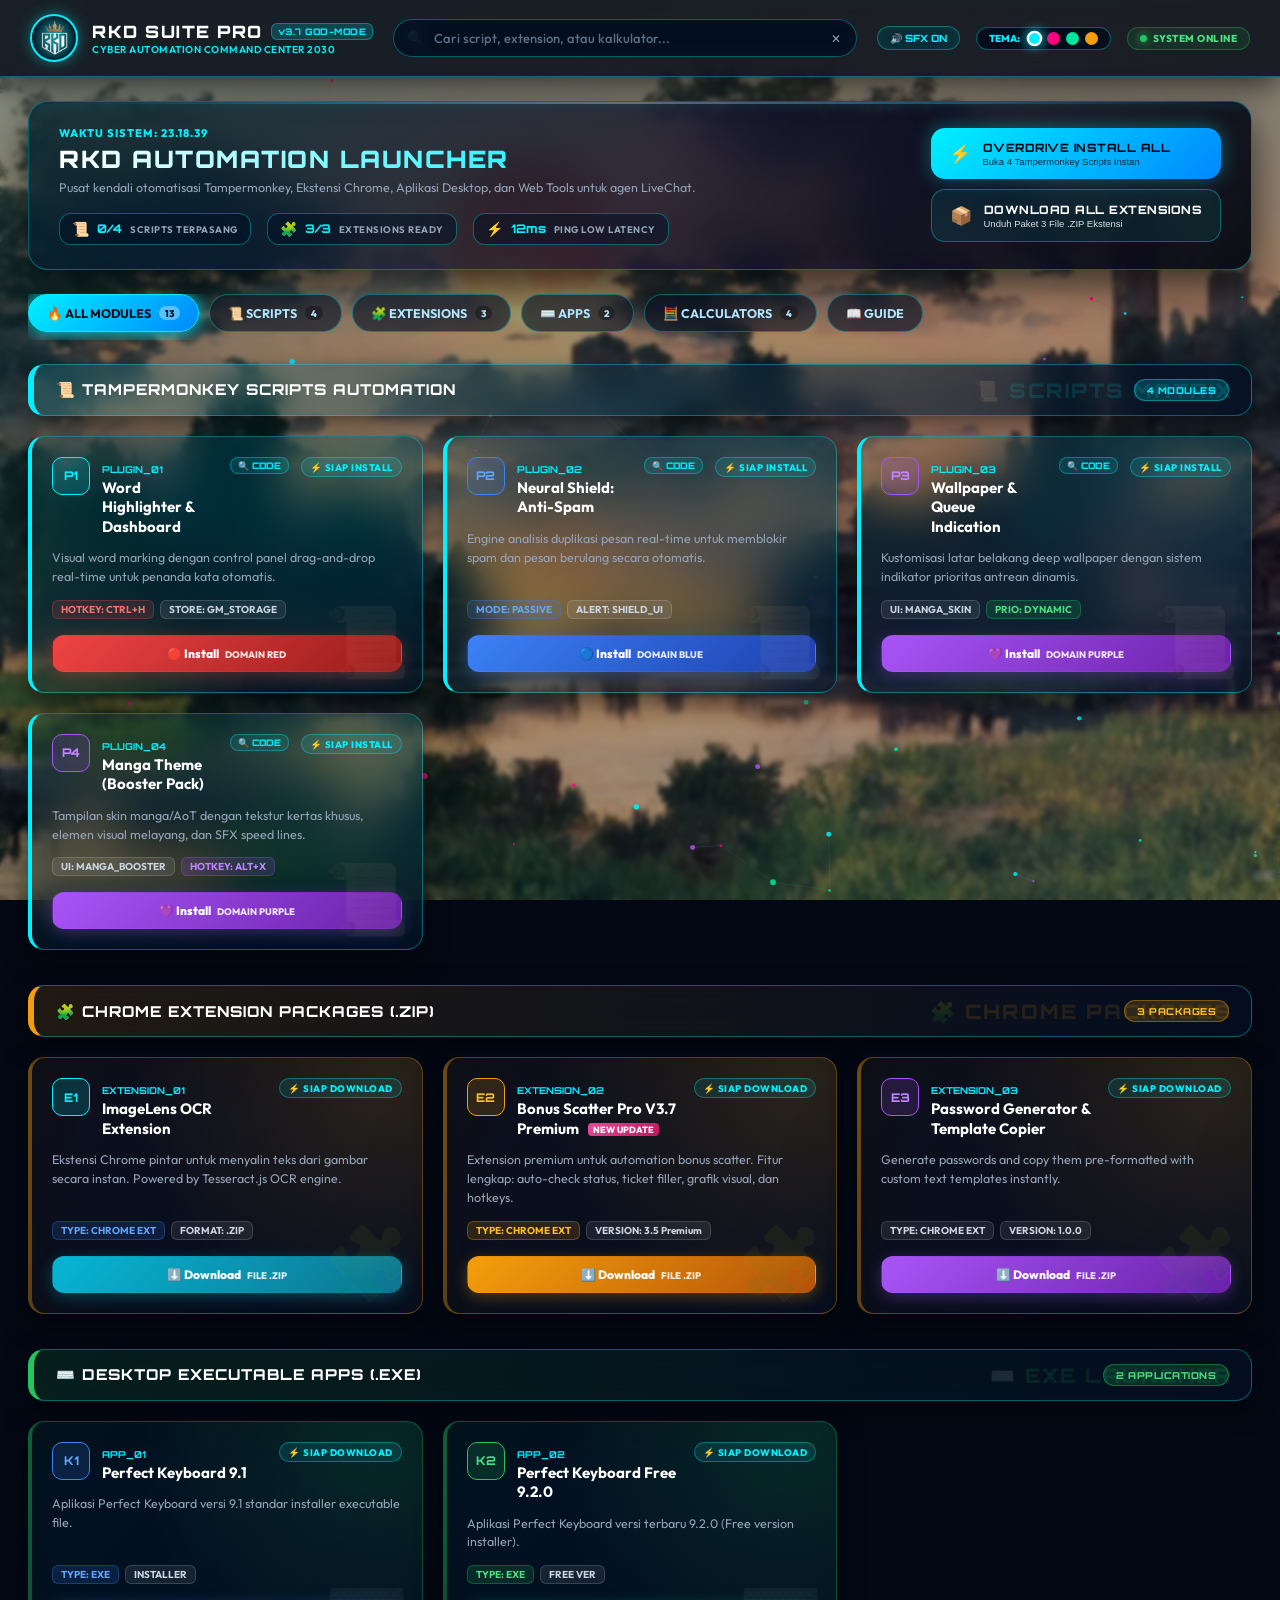
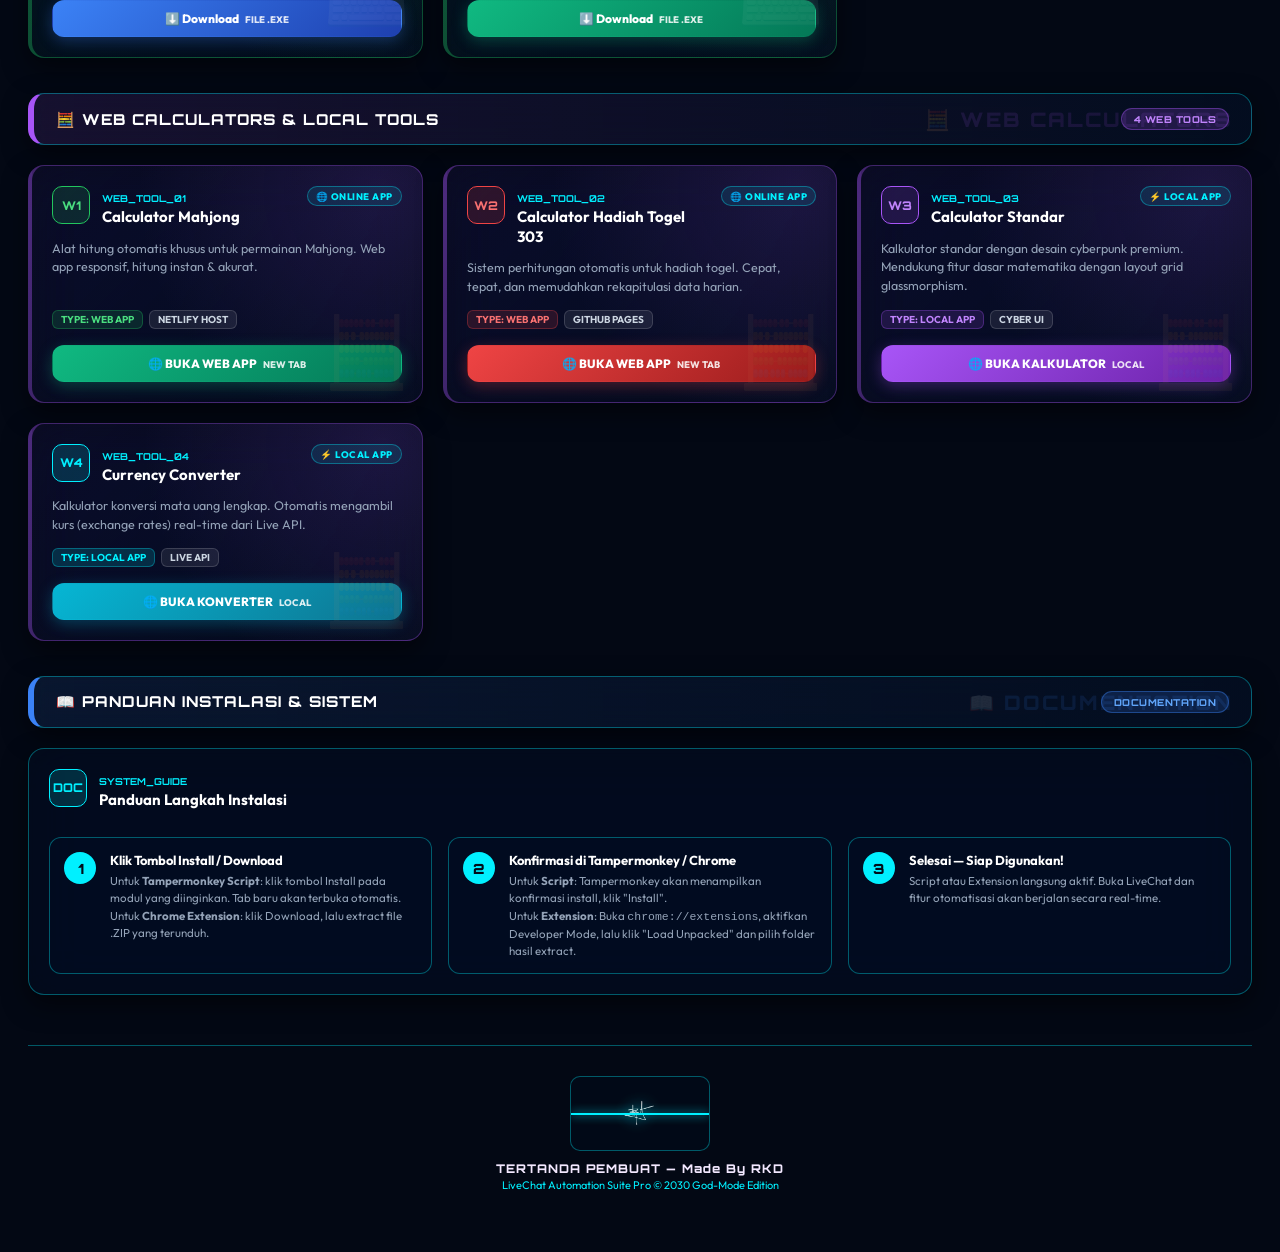
==== commit 8b089b8d: "Update index.html" ====
--- a/index.html
+++ b/index.html
@@ -21,7 +21,7 @@
       <img src="rkd_logo_transparent.png" alt="RKD Logo" class="topbar-logo-img">
     </div>
     <div class="topbar-brand-group">
-      <div class="topbar-brand-title">RKD SUITE PRO <span class="v-badge">v3.6 GOD-MODE</span></div>
+      <div class="topbar-brand-title">RKD SUITE PRO <span class="v-badge">v3.7 GOD-MODE</span></div>
       <div class="topbar-brand-sub">CYBER AUTOMATION COMMAND CENTER 2030</div>
     </div>
   </div>
@@ -246,12 +246,12 @@
         </div>
       </div>
 
-      <div class="module-card card-type-extensions" data-search="bonus scatter pro v3.6 premium chrome ext automation">
+      <div class="module-card card-type-extensions" data-search="bonus scatter pro v3.7 premium chrome ext automation">
         <div class="card-top">
           <div class="badge-emblem gold">E2</div>
           <div class="card-title-group">
             <span class="card-code">EXTENSION_02</span>
-            <h3 class="card-title">Bonus Scatter Pro V3.6 Premium <span class="new-tag">NEW UPDATE</span></h3>
+            <h3 class="card-title">Bonus Scatter Pro V3.7 Premium <span class="new-tag">NEW UPDATE</span></h3>
           </div>
           <span class="card-status-badge ready" id="status-scatter">⚡ SIAP DOWNLOAD</span>
         </div>
@@ -507,7 +507,7 @@
       <div class="modal-info-row">
         <div class="info-pill"><span>STATUS:</span> <strong id="modalStatus">SIAP INSTALL</strong></div>
         <div class="info-pill"><span>AUTHOR:</span> <strong>RKD SUITE PRO</strong></div>
-        <div class="info-pill"><span>VERSION:</span> <strong>v3.6 GOD-MODE</strong></div>
+        <div class="info-pill"><span>VERSION:</span> <strong>7 GOD-MODE</strong></div>
       </div>
       <div class="code-box-wrap">
         <div class="code-box-header">
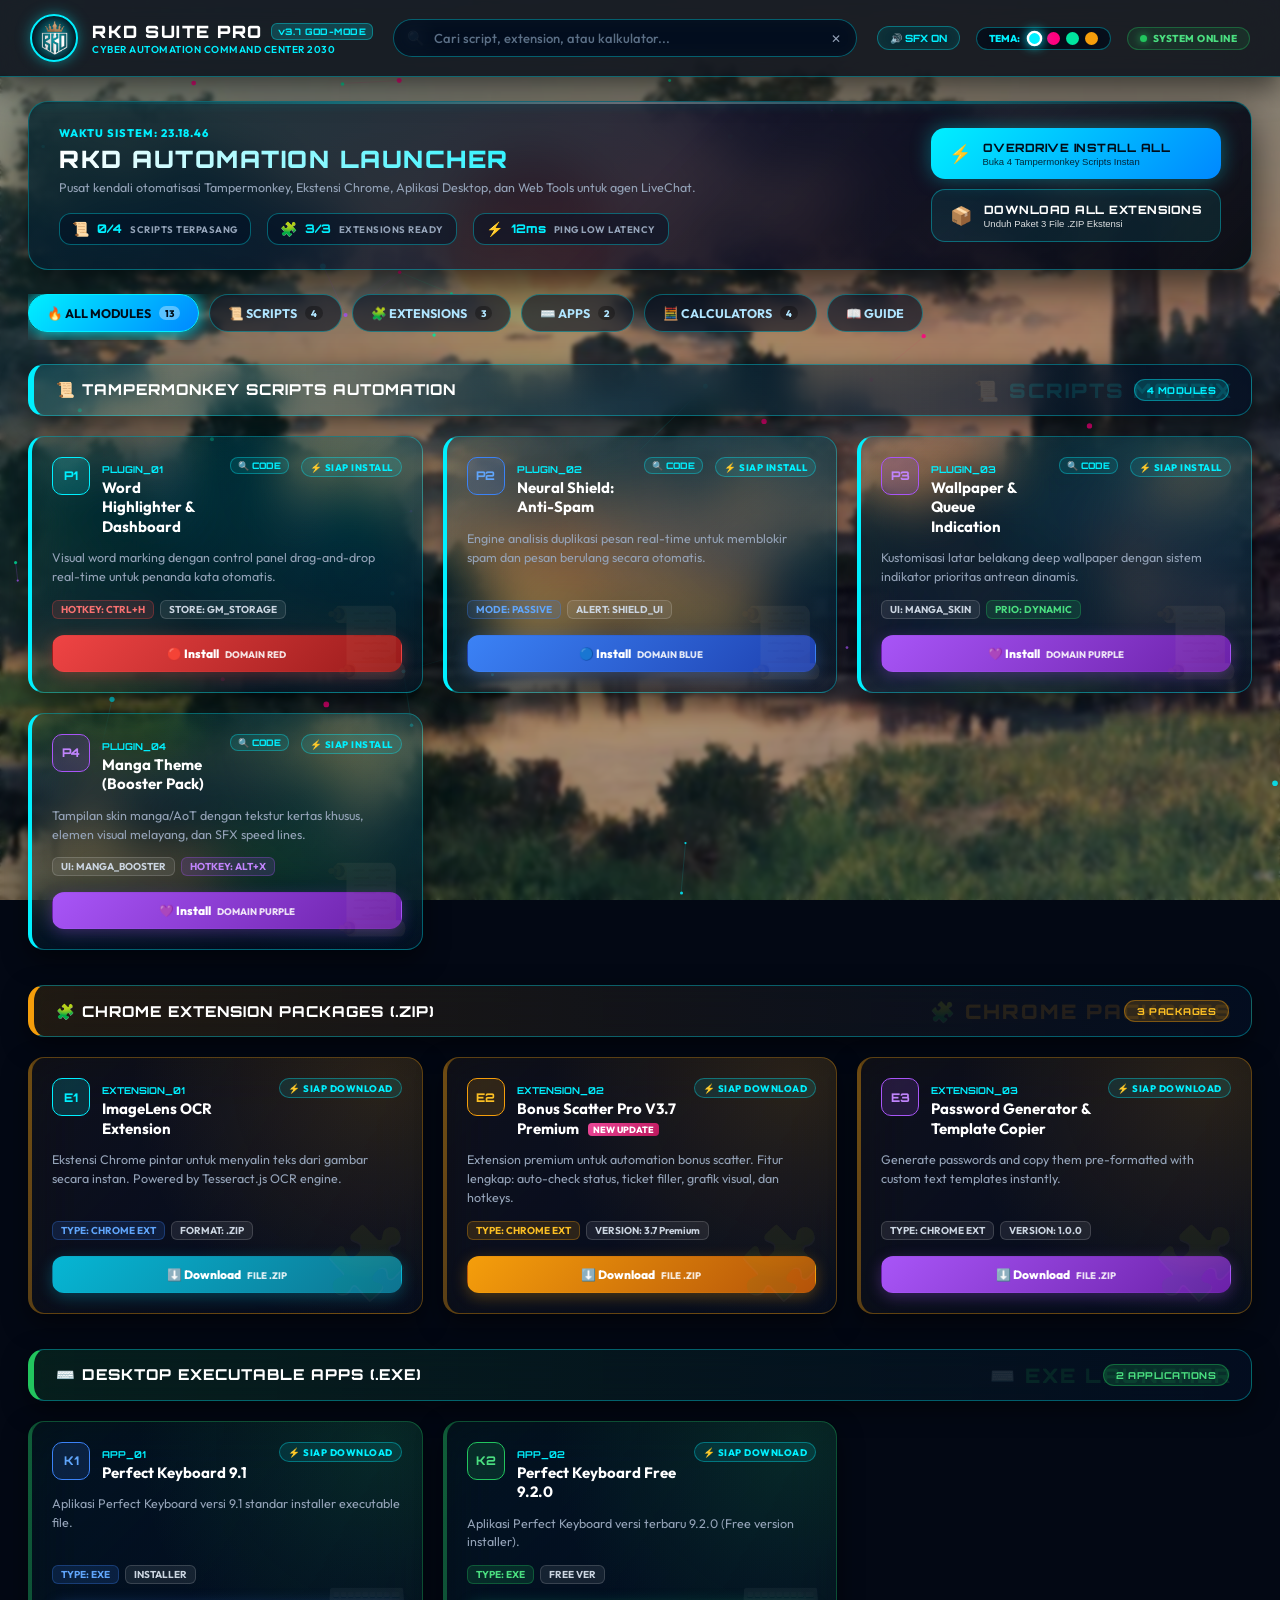
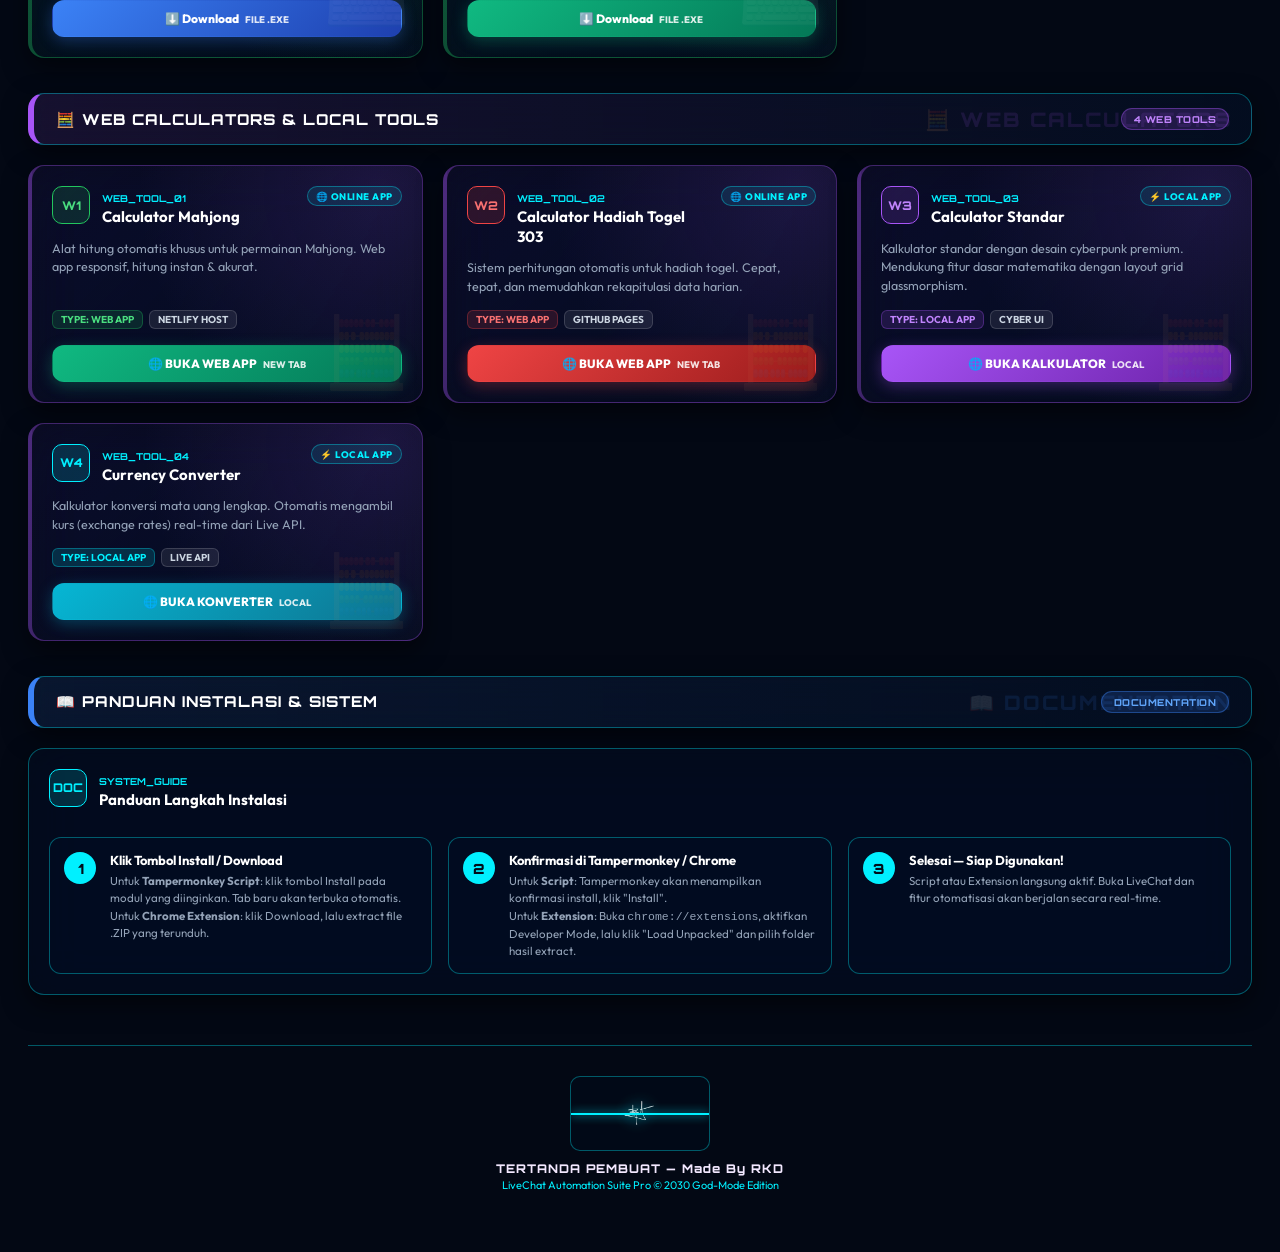
==== commit 4ef667aa: "Update index.html" ====
--- a/index.html
+++ b/index.html
@@ -258,7 +258,7 @@
         <p class="card-description">Extension premium untuk automation bonus scatter. Fitur lengkap: auto-check status, ticket filler, grafik visual, dan hotkeys.</p>
         <div class="card-tag-row">
           <span class="tag gold">TYPE: CHROME EXT</span>
-          <span class="tag">VERSION: 3.5 Premium</span>
+          <span class="tag">VERSION: 3.7 Premium</span>
         </div>
         <div class="card-footer">
           <a href="Bonus_Scatter_ProV2.zip" download class="btn-card btn-gold" id="install-btn-scatter" data-install-key="scatter">
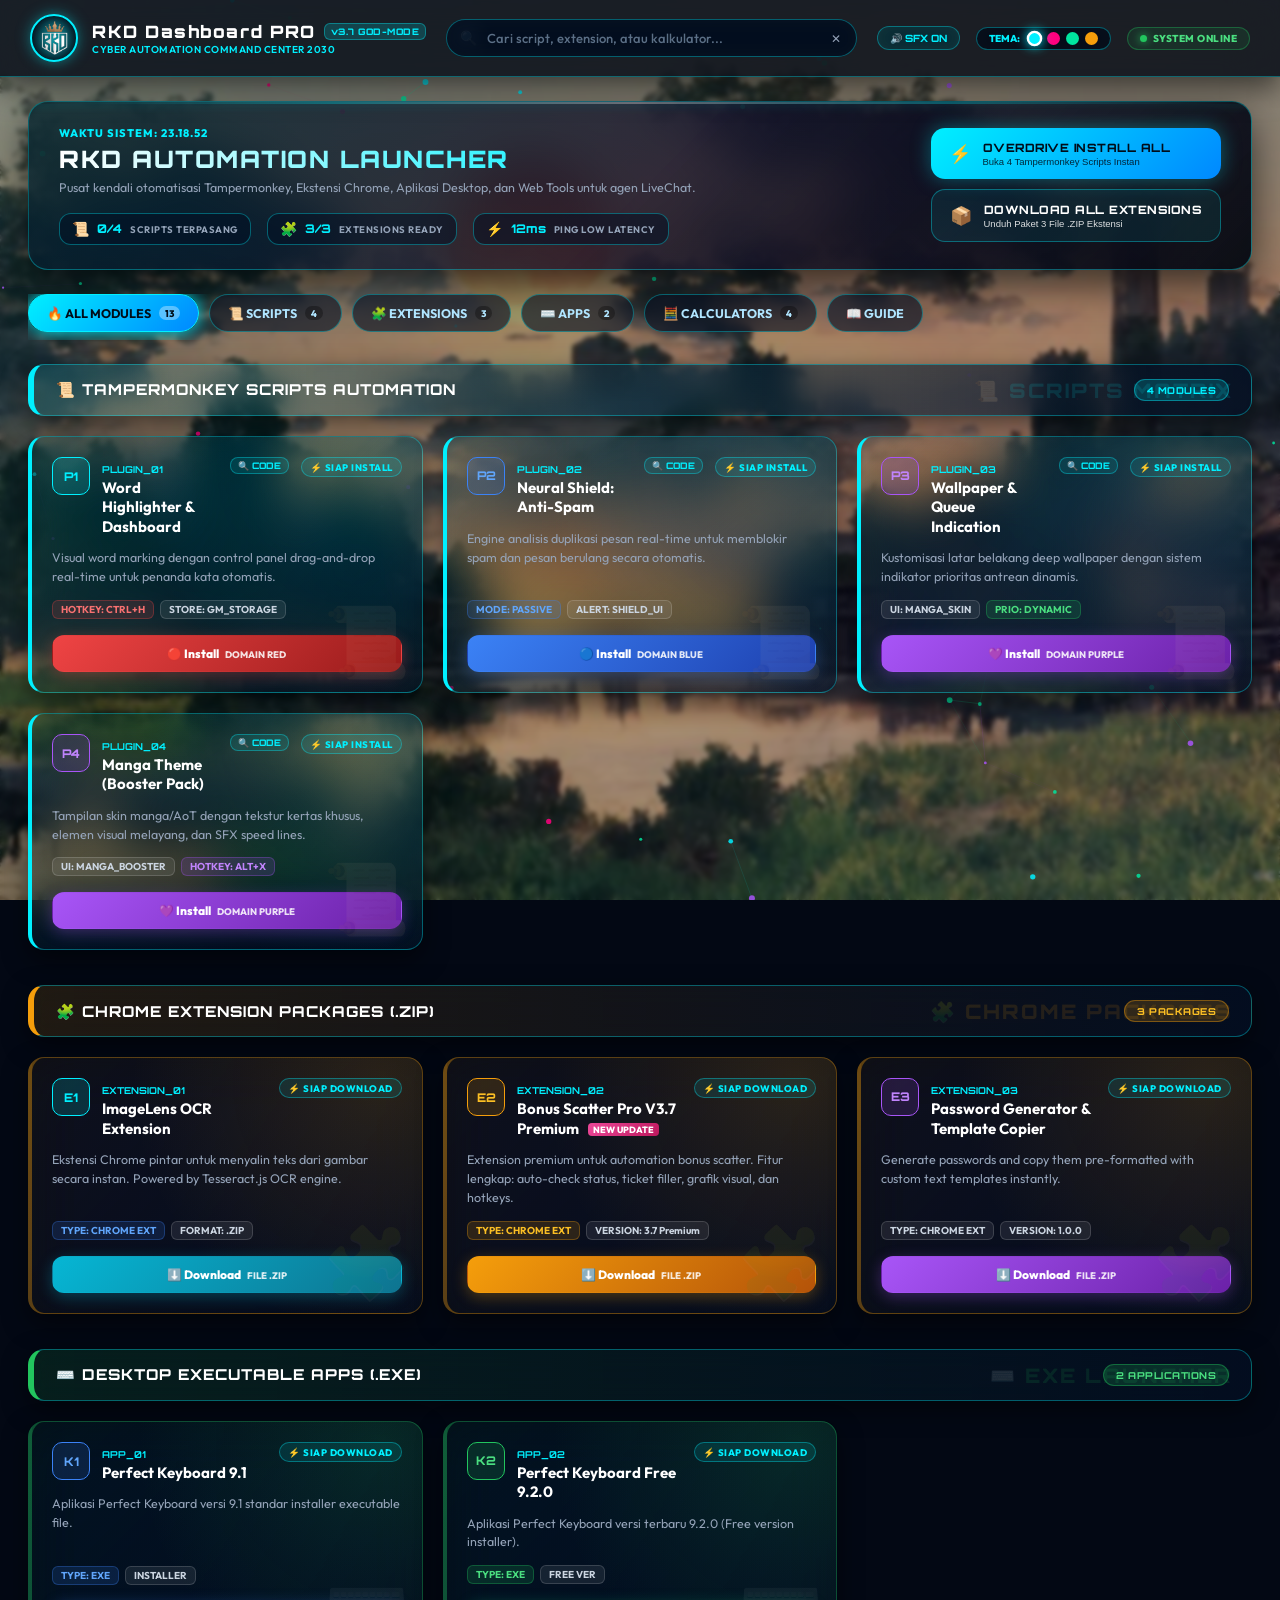
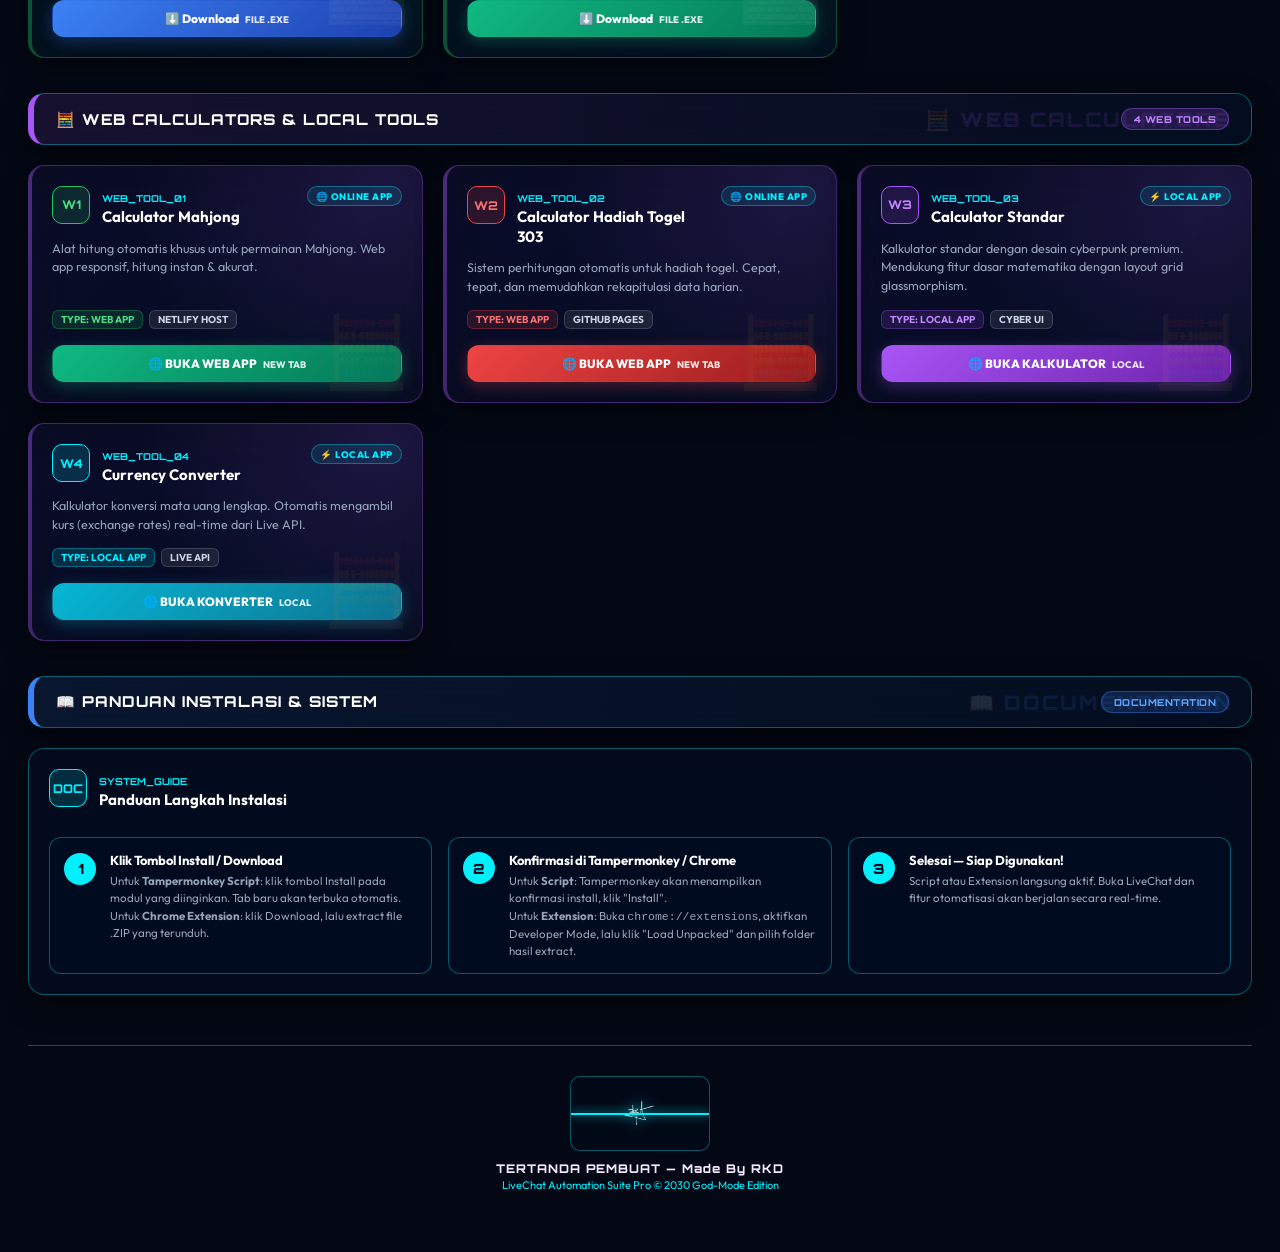
==== commit 9563df90: "Update index.html" ====
--- a/index.html
+++ b/index.html
@@ -21,7 +21,7 @@
       <img src="rkd_logo_transparent.png" alt="RKD Logo" class="topbar-logo-img">
     </div>
     <div class="topbar-brand-group">
-      <div class="topbar-brand-title">RKD SUITE PRO <span class="v-badge">v3.7 GOD-MODE</span></div>
+      <div class="topbar-brand-title">RKD Dashboard PRO <span class="v-badge">v3.7 GOD-MODE</span></div>
       <div class="topbar-brand-sub">CYBER AUTOMATION COMMAND CENTER 2030</div>
     </div>
   </div>
@@ -506,7 +506,7 @@
     <div class="modal-body">
       <div class="modal-info-row">
         <div class="info-pill"><span>STATUS:</span> <strong id="modalStatus">SIAP INSTALL</strong></div>
-        <div class="info-pill"><span>AUTHOR:</span> <strong>RKD SUITE PRO</strong></div>
+        <div class="info-pill"><span>AUTHOR:</span> <strong>RKD Dashboard PRO</strong></div>
         <div class="info-pill"><span>VERSION:</span> <strong>7 GOD-MODE</strong></div>
       </div>
       <div class="code-box-wrap">
